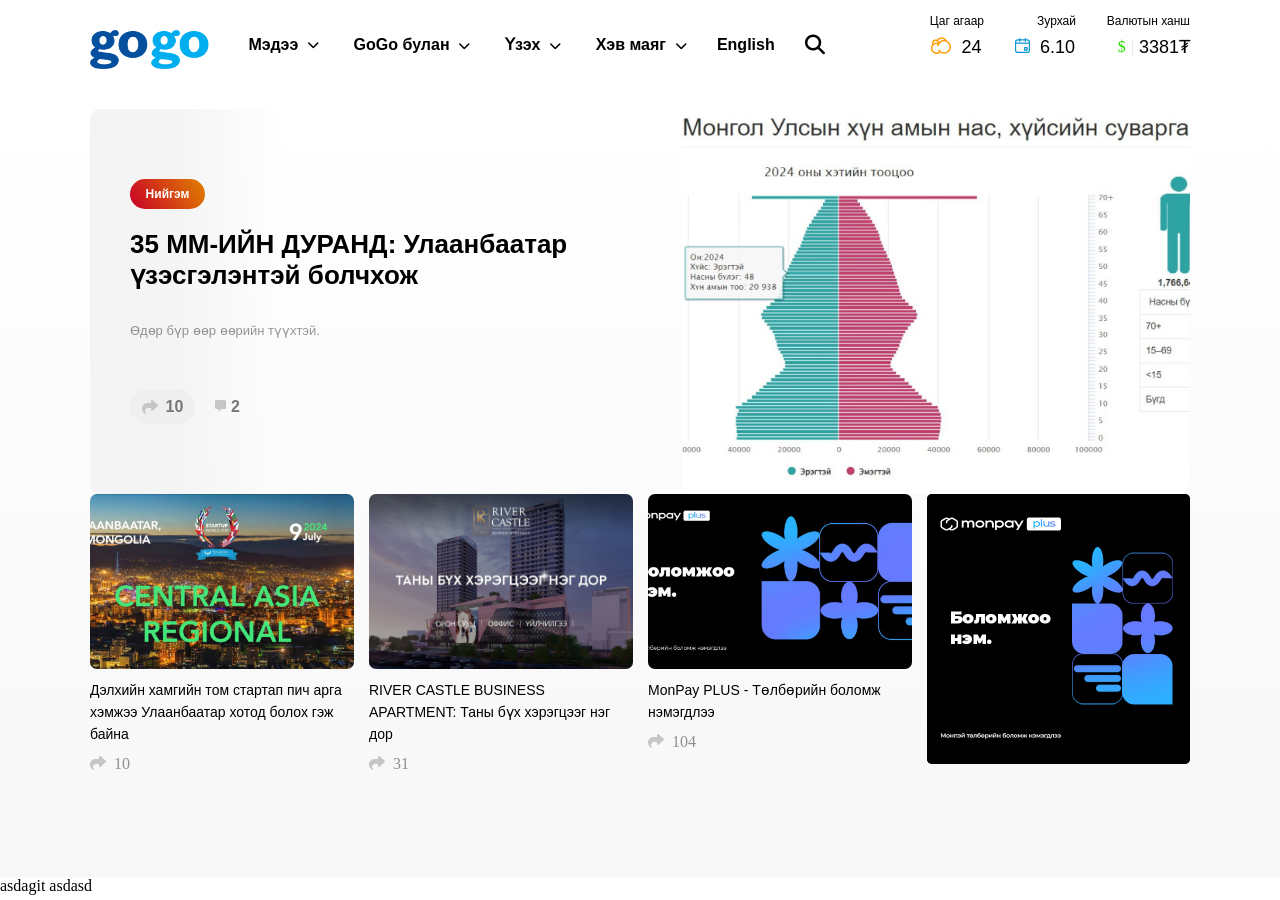
==== gogo.html @ 8b2952c7 "fixed" ====
<!DOCTYPE html>
<html lang="en">
  <head>
    <meta charset="UTF-8" />
    <meta name="viewport" content="width=device-width, initial-scale=1.0" />
    <title>Document</title>
    <link rel="stylesheet" href="gogo.css" />
    <link
      rel="stylesheet"
      href="https://cdnjs.cloudflare.com/ajax/libs/font-awesome/6.5.2/css/all.min.css"
    />
  </head>
  <body>
    <div class="container">
      <div class="header">
        <img
          id="head-logo"
          class="gogo-logo"
          src="gogo-logo.png"
          width="70"
          height="23"
          alt=""
        />
        <div class="main-menu">
          <div class="medee bar">
            &nbsp;Мэдээ &nbsp;<i class="fa-solid fa-chevron-down"></i>
          </div>
          <div class="triangle1"></div>
          <div class="layout1">
            <div class="test1">
              <li class="hovers">Улс төр</li>
              <li class="hovers">Эдийн засаг</li>
              <li class="hovers">Эрүүл мэнд</li>
              <li class="hovers">Соёл урлаг</li>
              <li class="hovers">Спорт</li>
              <li class="hovers">Нийгэм</li>
            </div>
            <div class="test">
              <li class="hovers">Бизнес</li>
              <li class="hovers">Боловсрол</li>
              <li class="hovers">Дэлхийд</li>
              <li class="hovers">Технологи</li>
              <li class="hovers">Монгол наадам</li>
              <li class="hovers">GOGO тойм</li>
            </div>
            <div class="test">
              <li class="hovers">SOS</li>
              <li class="hovers">Нягтлав</li>
              <li class="hovers">Нүүрсний хулгай</li>
              <li class="hovers">Мэддэг мэдээлдэг байя</li>
            </div>
          </div>
          <div class="bulan bar">
            <div class="mainmenu2">
              &nbsp;GoGo булан &nbsp;<i class="fa-solid fa-chevron-down"></i>
            </div>

            <div class="triangle2"></div>
            <div class="layout2">
              <div class="test1">
                <li class="hovers2">GoGo Cafe</li>
                <li class="hovers2">Гарааны бизнес</li>
                <li class="hovers2">Соёлын довтолгоо</li>
                <li class="hovers2">СEO</li>
                <li class="hovers2">Элчин сайд</li>
              </div>
              <div class="test">
                <li class="hovers2">GoGo асуулт</li>
                <li class="hovers2">МЕГА ТӨСӨЛ</li>
                <li class="hovers2">ГУТАЛ</li>
                <li class="hovers2">Хүний түүх</li>
              </div>
            </div>
          </div>
          <div class="uzeh bar">
            <div class="mainmenu3">
              &nbsp;Үзэх &nbsp;<i class="fa-solid fa-chevron-down"></i>
            </div>
            <div class="triangle3"></div>
            <div class="layout3">
              <div class="test1">
                <li class="hovers3">Фото</li>
                <li class="hovers3">Видео</li>
                <li class="hovers3">Зурган өгүүлэмж</li>
              </div>
            </div>
          </div>
          <div class="h-mayg bar">
            <div class="mainmenu4">
              &nbsp;Хэв маяг &nbsp;<i class="fa-solid fa-chevron-down"></i>
            </div>
            <div class="triangle4"></div>
            <div class="layout4">
              <div class="test1">
                <li class="hovers4">Подкаст</li>
                <div class="hovers4-4">Подкаст</div>
                <li class="hovers4">Хүмүүс</li>
                <li class="hovers4">Гэртээ тогооч</li>
                <li class="hovers4">Аялал</li>
              </div>
              <div class="test">
                <li class="hovers4">Зөвлөгөө</li>
                <li class="hovers4">Хоолзүйч</li>
                <li class="hovers4">Миний санал болгох кино</li>
                <li class="hovers4">Миний санал болгох ном</li>
              </div>
            </div>
          </div>
          <div class="english bar">English</div>
          <div class="search"><i class="fa-solid fa-magnifying-glass"></i></div>
        </div>
        <div class="rightside">
          <div class="head-weather rightside1">
            <a class="text" href="https://gogo.mn/weather/"
              ><div class="header-w">Цаг агаар</div>
              <div class="weather">
                <div class="weather-icon">
                  <img
                    src="./icon-cloud.svg"
                    height="17px"
                    width="20px"
                    alt=""
                  />
                </div>
                <div class="weather-temp">24</div>
              </div></a
            >
          </div>
          <div class="head-zurhai rightside1">
            <a class="text" href="https://gogo.mn/weather/"
              ><div class="header-z">Зурхай</div>
              <div class="zurhai">
                <div class="zurhai-icon">
                  <img src="./calendar.svg" height="15px" width="15px" alt="" />
                </div>
                <div class="zurhai-temp">6.10</div>
              </div></a
            >
          </div>
          <div class="head-hansh rightside2">
            <a class="text" href="https://gogo.mn/weather/"
              ><div class="header-h">Валютын ханш</div>
              <div class="hansh">
                <div class="hansh-icon">$</div>
                <div class="opacity">|</div>
                <div class="hansh-temp">3381₮</div>
              </div></a
            >
          </div>
        </div>
        <div class="menu">
          <img src="menu.svg" width="28px" height="22px" alt="" />
        </div>
      </div>
      <div class="lay-bot">
        <div class="layout5">
          <div class="lay5-leftside">
            <div class="lay5-button1">Нийгэм</div>
            <div class="lay5-text">
              35 ММ-ИЙН ДУРАНД: Улаанбаатар үзэсгэлэнтэй болчхож
            </div>

            <div class="lay5-mini-text">Өдөр бүр өөр өөрийн түүхтэй.</div>
            <div class="lay5-bottom">
              <div class="lay5-mini-button1">
                <i class="fa-solid fa-share"></i>
                <div class="lay5-mini-button-text">10</div>
              </div>
              <div class="lay5-mini-message-icon">
                <i class="fa-solid fa-message"></i>
                <div class="lay5-mini-message">2</div>
              </div>
            </div>
          </div>
          <div class="lay5-rightside">
            <img id="lay5-zurag" src="back.jpeg" alt="" />

            <div class="lay5-rightside-text">
              <div class="lay5-r-side-text">Дэлгэрэнгүй унших</div>
              <i class="fa-solid fa-arrow-right"></i>
            </div>
          </div>
        </div>
        <div class="layout6">
          <div class="lay6">
            <div class="lay6-image1">
              <img id="lay6-img" src="news1.jpeg" alt="" />
              <div class="lay6-rightside-text">
                <div class="lay6-r-side-text">Унших</div>
                <i class="fa-solid fa-arrow-right"></i>
              </div>
            </div>
            <div class="lay6-text">
              Дэлхийн хамгийн том стартап пич арга хэмжээ Улаанбаатар хотод
              болох гэж байна
            </div>
            <div class="lay6-share">
              <i class="fa-solid fa-share"></i>
              <div class="lay6-mini-button-text">10</div>
            </div>
          </div>
          <div class="lay6">
            <div class="lay6-image2">
              <img id="lay6-img" src="news2.jpeg" alt="" />
              <div class="lay6-rightside-text">
                <div class="lay6-r-side-text">Унших</div>
                <i class="fa-solid fa-arrow-right"></i>
              </div>
            </div>
            <div class="lay6-text">
              RIVER CASTLE BUSINESS APARTMENT: Таны бүх хэрэгцээг нэг дор
            </div>
            <div class="lay6-share">
              <i class="fa-solid fa-share"></i>
              <div class="lay6-mini-button-text">31</div>
            </div>
          </div>
          <div class="lay6">
            <div class="lay6-image3">
              <img id="lay6-img" src="news3.jpeg" alt="" />
              <div class="lay6-rightside-text">
                <div class="lay6-r-side-text">Унших</div>
                <i class="fa-solid fa-arrow-right"></i>
              </div>
            </div>
            <div class="lay6-text">
              MonPay PLUS - Төлбөрийн боломж нэмэгдлээ
            </div>
            <div class="lay6-share">
              <i class="fa-solid fa-share"></i>
              <div class="lay6-mini-button-text">104</div>
            </div>
          </div>
          <div class="lay6-animate">
            <img id="khaan-bank" src="banner1.png" alt="" />
            <img id="monpay" src="banner-monpay.jpeg" alt="" />
          </div>
        </div>
      </div>
    </div>
  </body>
  asdagit
</html>
asdasd
<!-- li{marker}-->
---- gogo.css ----
body {
  margin: 0px;
}
.container {
  display: flex;
  width: 100vw;
  flex-direction: column;
  align-items: center;
}
.header {
  text-shadow: 1px 1px hsla(0, 0%, 100%, 0.004);
  display: flex;
  width: 100vw;
  align-items: center;
  height: 53px;
}
.head-logo {
  margin-top: 3px;
  padding: 10px;
  width: 70px;
}
.head-weather {
  margin-top: 5px;
  margin-right: 5px;
  padding-top: 3px;
  padding-right: 5px;
  padding-bottom: 3px;
  padding-left: 5px;
  display: flex;
  flex-direction: column;
  border: 1px solid rgba(0, 0, 0, 0.06);
  border-radius: 5px;
  justify-content: center;
}
.weather {
  display: flex;
  margin-left: 0px;
  align-items: center;
  justify-content: center;
  color: black;
}
.header-w {
  font-size: 11px;
  line-height: 16px;
  font: normal Helvetica Neue, sans-serif, Arial;
  font: normal helvetica Neue, sans-serif, Arial;
  text-align: right;
  font-weight: 400;
  margin: 0px;
  width: 46px;
  color: black;
}
.weather-icon {
  margin-right: 10px;
}
.weather-temp {
  font-size: 14px;
  line-height: 22px;
  margin-left: 0px;
}
.head-zurhai {
  margin-top: 5px;
  margin-right: 5px;
  padding-top: 3px;
  padding-right: 5px;
  padding-bottom: 3px;
  padding-left: 5px;
  display: flex;
  flex-direction: column;
  border: 1px solid rgba(0, 0, 0, 0.06);
  border-radius: 5px;
  justify-content: center;
}
.zurhai {
  display: flex;
  margin-left: 0px;
  align-items: center;
  justify-content: center;
  color: black;
}
.header-z {
  font-size: 11px;
  line-height: 16px;
  font: normal Helvetica Neue, sans-serif, Arial;
  text-align: right;
  font-weight: 400;
  margin: 0px;
  width: 46px;
  color: black;
  width: 50px;
}
.zurhai-icon {
  margin-right: 10px;
}
.zurhai-temp {
  font-size: 14px;
  line-height: 22px;
  margin-left: 0px;
  display: flex;
  align-items: center;
}
.head-hansh {
  margin-top: 5px;
  padding-top: 3px;
  padding-right: 5px;
  padding-bottom: 3px;
  padding-left: 5px;
  display: flex;
  flex-direction: column;
  border: 1px solid rgba(0, 0, 0, 0.06);
  border-radius: 5px;
  justify-content: center;
}
.hansh {
  display: flex;
  margin-left: 0px;
  align-items: center;
  justify-content: left;
  color: black;
}
.header-h {
  font-size: 11px;
  line-height: 16px;
  font: normal Helvetica Neue, sans-serif, Arial;
  text-align: right;
  font-weight: 400;
  margin: 0px;
  width: 72px;
  color: black;
}
.hansh-icon {
  margin-right: 5px;
  color: #2adb00;
}
.hansh-temp {
  font-size: 14px;
  line-height: 22px;
  margin-left: 0px;
  display: flex;
  align-items: center;
}
.opacity {
  opacity: 0.1;
  margin-right: 5px;
}
.menu {
  padding: 15px 20px;
  border-left: 1px solid rgba(0, 0, 0, 0.05);
  margin-left: auto;
}
@media only screen and (min-width: 900px) {
  body {
    margin: 0px;
  }
  .container {
    display: flex;
    width: 100vw;
    flex-direction: column;
    align-items: center;
  }
  .header {
    width: 1100px;
    display: flex;
    margin-top: 30px;
    margin-bottom: 20px;
    align-items: center;
    padding-left: 40px;
    padding-right: 40px;
    height: 39px;
  }
  .rightside {
    margin-right: 0px;
    display: flex;
    margin-left: auto;
    margin-top: -15px;
    align-items: end;
  }

  .rightside1 {
    padding: 0px;
    display: flex;
    border-radius: 0px;
    margin-right: 30px;
    margin-top: -15px;
    width: auto;
    height: auto;
    border: none;
  }
  .text {
    text-decoration: none;
  }
  .rightside2 {
    padding: 0px;
    display: flex;
    margin-top: -15px;
    border: none;
  }
  .weather {
    display: flex;
    margin-top: 5px;
  }
  .zurhai {
    display: flex;
    margin-top: 5px;
  }
  .hansh {
    display: flex;
    margin-top: 5px;
  }
  .weather-temp {
    font-weight: 500;
    font-family: Helvetica Neue, sans-serif;
    font-size: 18px;
  }
  .zurhai-temp {
    font-weight: 500;
    font-family: Helvetica Neue, sans-serif;
    font-size: 18px;
  }
  .hansh-temp {
    font-weight: 500;
    font-family: Helvetica Neue, sans-serif;
    font-size: 18px;
  }
  .header-w {
    line-height: 20px;
    font-size: 12px;
    font-family: Helvetica Neue, sans-serif;
    width: 55.05px;
  }
  .header-z {
    line-height: 20px;
    font-size: 12px;
    width: 62px;
    font-family: Helvetica Neue, sans-serif;
    display: flex;
    justify-content: end;
  }
  .header-h {
    line-height: 20px;
    font-size: 12px;
    font-family: Helvetica Neue, sans-serif;
    width: 84px;
  }
  .hansh {
    display: flex;
    justify-content: end;
  }
  .menu {
    display: none;
  }
  #head-logo {
    width: 119px;
    height: 39px;
  }
  .main-menu {
    display: flex;
    align-items: center;
    margin-left: 5px;
    margin-top: -10px;
    padding-left: 15px;
    padding-right: 15px;
  }

  .fa-solid {
    display: flex;
    line-height: 20px;
    font-size: 12px;
  }
  .bar {
    display: flex;
    align-items: center;
    padding-left: 15px;
    padding-right: 15px;
    text-transform: none;
    font-family: Helvetica Neue, sans-serif;
    font-weight: 700;
    color: #000;
    font-size: 16px;
    cursor: pointer;
  }
  .search {
    display: flex;
    align-items: center;
    margin-left: 15px;
    cursor: pointer;
  }
  .fa-magnifying-glass {
    font-size: 20px;
    line-height: 30px;
  }
  .triangle1 {
    display: none;
    top: 73px;
    margin-left: 30px;
    position: absolute;
    width: 13px;
    height: 13px;
    transform: rotate(45deg);
    background-color: white;
    z-index: 1020;
    border-left: 1px solid rgba(0, 0, 0, 0.1);
    border-top: 1px solid rgba(0, 0, 0, 0.1);
  }

  .layout1 {
    display: none;
    position: absolute;
    z-index: 20;
    top: 80px;
    padding-top: 15px;
    padding-bottom: 15px;
    padding-right: 40px;
    padding-left: 20px;
    border: 1px solid rgba(0, 0, 0, 0.1);
    box-shadow: 0 5px 22px rgba(0, 0, 0, 0.15);
    width: 400px;
    height: 274px;
  }
  .medee:hover ~ .layout1 {
    opacity: 1;
    display: flex;
  }
  .medee:hover ~ .triangle1 {
    display: flex;
    opacity: 1;
  }
  .triangle2 {
    display: none;
    top: 73px;
    margin-left: 30px;
    position: absolute;
    width: 13px;
    height: 13px;
    transform: rotate(45deg);
    background-color: white;
    z-index: 1020;
    border-left: 1px solid rgba(0, 0, 0, 0.1);
    border-top: 1px solid rgba(0, 0, 0, 0.1);
  }

  .layout2 {
    display: none;
    position: absolute;
    z-index: 1;
    top: 80px;
    padding-top: 15px;
    padding-bottom: 15px;
    padding-right: 40px;
    padding-left: 25px;
    border: 1px solid rgba(0, 0, 0, 0.1);
    box-shadow: 0 5px 22px rgba(0, 0, 0, 0.15);
    width: 305px;
    height: 254px;
  }
  .mainmenu2:hover ~ .layout2 {
    display: flex;
  }
  .mainmenu2:hover ~ .triangle2 {
    display: flex;
  }
  .triangle3 {
    display: none;
    top: 73px;
    margin-left: 30px;
    position: absolute;
    width: 13px;
    height: 13px;
    transform: rotate(45deg);
    background-color: white;
    z-index: 1020;
    border-left: 1px solid rgba(0, 0, 0, 0.1);
    border-top: 1px solid rgba(0, 0, 0, 0.1);
  }
  .layout3 {
    display: none;
    position: absolute;
    z-index: 1;
    top: 80px;
    padding-top: 15px;
    padding-bottom: 15px;
    padding-right: 40px;
    padding-left: 25px;
    border: 1px solid rgba(0, 0, 0, 0.1);
    box-shadow: 0 5px 22px rgba(0, 0, 0, 0.15);
    width: 133px;
    height: 148px;
  }
  .mainmenu3:hover ~ .layout3 {
    display: flex;
  }
  .mainmenu3:hover ~ .triangle3 {
    display: flex;
  }
  .triangle4 {
    display: none;
    top: 73px;
    margin-left: 30px;
    position: absolute;
    width: 13px;
    height: 13px;
    transform: rotate(45deg);
    background-color: white;
    z-index: 1020;
    border-left: 1px solid rgba(0, 0, 0, 0.1);
    border-top: 1px solid rgba(0, 0, 0, 0.1);
  }
  .layout4 {
    display: none;
    position: absolute;
    z-index: 1;
    top: 80px;
    padding-top: 15px;
    padding-bottom: 15px;
    padding-right: 40px;
    padding-left: 25px;
    border: 1px solid rgba(0, 0, 0, 0.1);
    box-shadow: 0 5px 22px rgba(0, 0, 0, 0.15);
    width: 300px;
    height: 212px;
  }
  .mainmenu4:hover ~ .layout4 {
    display: flex;
  }
  .mainmenu4:hover ~ .triangle4 {
    display: flex;
  }
  .test {
    display: flex;
    flex-direction: column;
    font-family: Helvetica Neue, sans-serif, Arial;
    font-weight: 700;

    font-size: 16px;
    padding-left: 25px;
    color: #297cf0;
  }
  .test1 {
    display: flex;
    flex-direction: column;
    font-family: Helvetica Neue, sans-serif, Arial;
    font-weight: 700;

    font-size: 16px;
    color: #297cf0;
  }
  .hovers {
    width: 120px;
    word-wrap: normal;
    padding-top: 15px;
    padding-bottom: 10px;
    font-weight: 550;
  }
  .hovers2 {
    width: 135px;
    word-wrap: normal;
    padding-top: 15px;
    padding-bottom: 10px;
    font-weight: 550;
  }
  .hovers3 {
    width: 133px;
    word-wrap: normal;
    padding-top: 15px;
    padding-bottom: 10px;
    font-weight: 550;
  }
  .hovers4 {
    width: 133px;
    word-wrap: normal;
    padding-top: 15px;
    padding-bottom: 10px;
    font-weight: 550;
    cursor: pointer;
  }
  .hovers4-4 {
    background-color: white;
    color: #000;
    display: flex;
    position: absolute;
    margin-left: 20px;
    width: 133px;
    word-wrap: normal;
    padding-top: 15px;
    padding-bottom: 10px;
    font-weight: 550;
    cursor: pointer;
    opacity: 1;
    transition: 0.5s;
    transition-timing-function: ease;
  }
  .hovers4-4:hover {
    opacity: 0;
  }
  .hovers4:hover ~ .hovers4-4 {
    opacity: 0;
  }
  .lay-bot {
    margin-top: 20px;
    width: 100vw;
    height: 768px;
    background: linear-gradient(180deg, #fff, #f7f7f7);
    display: flex;
    flex-direction: column;
    align-items: center;
  }
  .layout5 {
    border-radius: 10px;
    width: 1100px;
    margin-left: 40px;
    padding-right: 40px;
    height: 385px;
    display: flex;
    position: relative;
    background: linear-gradient(
      90deg,
      #f4f4f4 7%,
      hsla(0, 0%, 100%, 0.220348) 17%
    );
    justify-content: space-between;
  }
  .lay5-leftside {
    padding-left: 40px;
    width: 500px;

    border-radius: 10px;

    display: flex;
    position: relative;

    justify-content: center;
    flex-direction: column;
  }
  .lay5-button1 {
    display: flex;
    align-items: center;
    width: 75px;
    height: 30px;
    border-radius: 100px;
    background: #c40097;
    background: linear-gradient(129deg, #c40097, #d6710b);
    background-image: linear-gradient(-120deg, #e08100, #c90027);
    font-family: Helvetica Neue, sans-serif, Arial;
    font-size: 12px;
    justify-content: center;
    color: #fff;
    font-weight: 700;
    transition: 0.3s;
    cursor: pointer;
  }
  .lay5-button1:hover {
    width: 85px;
  }
  .lay5-text {
    display: flex;
    padding-right: 30px;
    margin-top: 10px;
    padding-top: 10px;
    margin-bottom: 20px;
    font-size: 26px;
    font-family: Helvetica Neue, sans-serif;
    font-weight: 600;
    opacity: 1;
    transition: 0.2s;
    cursor: pointer;
  }
  .lay5-text:hover {
    opacity: 0.7;
  }
  .lay5-mini-text {
    height: 48px;
    margin-top: 10px;
    margin-bottom: 20px;
    line-height: 20px;
    font-size: 13px;
    font-weight: 500;
    opacity: 0.4;
    font-family: Helvetica Neue, sans-serif;
  }
  .lay5-mini-text {
    display: flex;
  }
  .lay5-bottom {
    display: flex;
  }
  .lay5-mini-button1 {
    width: 65px;
    height: 35px;
    display: flex;
    align-items: center;
    justify-content: center;
    background-color: #f0efef;
    border-radius: 100px;
    color: #767676;
    font-size: 16px;
    font-family: Helvetica Neue, sans-serif;
    font-weight: 600;
    margin-right: 20px;
    transition: 0.3s;
    cursor: pointer;
  }
  .fa-share {
    display: flex;
    margin-right: 8px;
    color: #c6c6c6;
    transition: all 0.3s ease-in-out;
    font-size: 16px;
  }

  .lay5-mini-button1:hover {
    width: 85px;
    background-color: white;
  }
  .lay5-mini-button1:hover .fa-share {
    font-size: 18px;
    transform: rotate(30deg);
  }
  .lay5-mini-message-icon {
    display: flex;
    align-items: center;
    justify-content: center;
  }
  .fa-message {
    font-size: 11px;
    color: #c6c6c6;
    margin-right: 5px;
    display: flex;
  }
  .lay5-mini-message {
    font-size: 16px;
    font-family: Helvetica Neue, sans-serif;
    font-weight: 600;
    color: #767676;
  }
  .lay5-rightside {
    height: 385px;
    width: 508px;
    display: flex;
    position: relative;
    border-radius: 10px;
    overflow: hidden;
    cursor: pointer;
  }
  #lay5-zurag {
    width: 100%;
    height: 100%;
    object-fit: cover;

    transition: all 0.3s ease-in-out;
  }
  .lay5-rightside-text {
    font-family: -apple-system, BlinkMacSystemFont, Segoe UI, Roboto,
      Helvetica Neue, Arial, Noto Sans, sans-serif, Apple Color Emoji,
      Segoe UI Emoji, Segoe UI Symbol, Noto Color Emoji;
    font-size: 16px;
    font-weight: 500;
    line-height: 1.5;
    position: absolute;
    inset: 0;
    display: flex;
    justify-content: center;
    align-items: center;
    background-color: rgba(34, 34, 34, 0.5);
    font-size: 16px;
    color: white;
    opacity: 0;
    transition: all 0.3s ease-in-out;
    gap: 7px;
  }
  .lay5-rightside:hover img {
    transform: scale(1.1);
  }
  .lay5-rightside:hover .lay5-rightside-text {
    opacity: 1;
  }
  .layout6 {
    width: 1100px;
    display: flex;
    justify-content: space-between;
  }
  .lay6-image1 {
    display: flex;
    position: relative;
    overflow: hidden;
    width: 264px;
    height: 175px;
    border-radius: 7px;
  }
  .lay6-image2 {
    display: flex;
    position: relative;
    overflow: hidden;
    width: 264px;
    height: 175px;
    border-radius: 7px;
  }
  .lay6-image3 {
    display: flex;
    position: relative;
    overflow: hidden;
    width: 264px;
    height: 175px;
    border-radius: 7px;
  }
  #lay6-img {
    width: 100%;
    height: 100%;
    object-fit: cover;
    transition: all 0.3s ease-in-out;
  }
  .lay6-rightside-text {
    font-family: -apple-system, BlinkMacSystemFont, Segoe UI, Roboto,
      Helvetica Neue, Arial, Noto Sans, sans-serif, Apple Color Emoji,
      Segoe UI Emoji, Segoe UI Symbol, Noto Color Emoji;
    font-size: 16px;
    font-weight: 500;
    line-height: 1.5;
    position: absolute;
    inset: 0;
    display: flex;
    justify-content: center;
    align-items: center;
    background-color: rgba(34, 34, 34, 0.5);
    font-size: 16px;
    color: white;
    opacity: 0;
    transition: all 0.3s ease-in-out;
    gap: 7px;
    cursor: pointer;
  }
  .lay6:hover #lay6-img {
    transform: scale(1.1);
  }
  .lay6-image1:hover .lay6-rightside-text {
    opacity: 1;
  }

  .lay6-image2:hover .lay6-rightside-text {
    opacity: 1;
  }

  .lay6-image3:hover .lay6-rightside-text {
    opacity: 1;
  }
  .lay6 {
    cursor: pointer;
    display: flex;
    width: 263px;
    height: auto;
    flex-direction: column;
  }
  .lay6-text {
    margin-top: 10px;
    font-size: 14px;
    font-family: Helvetica Neue, sans-serif;
    font-weight: 500;
    line-height: 22px;
    opacity: 1;
  }
  .lay6-share {
    display: flex;
    margin-top: 10px;
    color: #8e8e8e;
    font-size: 16px;
    font-weight: 400;
  }
  .lay6-text:hover {
    opacity: 0.7;
  }
  .lay6-animate {
    width: 263px;
    height: 270px;
    display: flex;
    position: relative;
  }
  #khaan-bank {
    display: flex;
    position: absolute;
    width: 100%;
    height: 100%;
    object-fit: cover;
    border-radius: 5px;
    animation-name: banner;
    animation-duration: 2s;
    animation-iteration-count: infinite;
  }
  #monpay {
    display: flex;
    position: absolute;
    width: 100%;
    height: 100%;
    object-fit: cover;
    border-radius: 5px;
    animation-name: banner1;
    animation-duration: 2s;
    animation-iteration-count: infinite;
  }
  @keyframes banner {
    from {
      display: flex;
    }
    to {
      display: none;
    }
  }
  @keyframes banner1 {
    from {
      display: none;
    }
    to {
      display: flex;
    }
  }
}
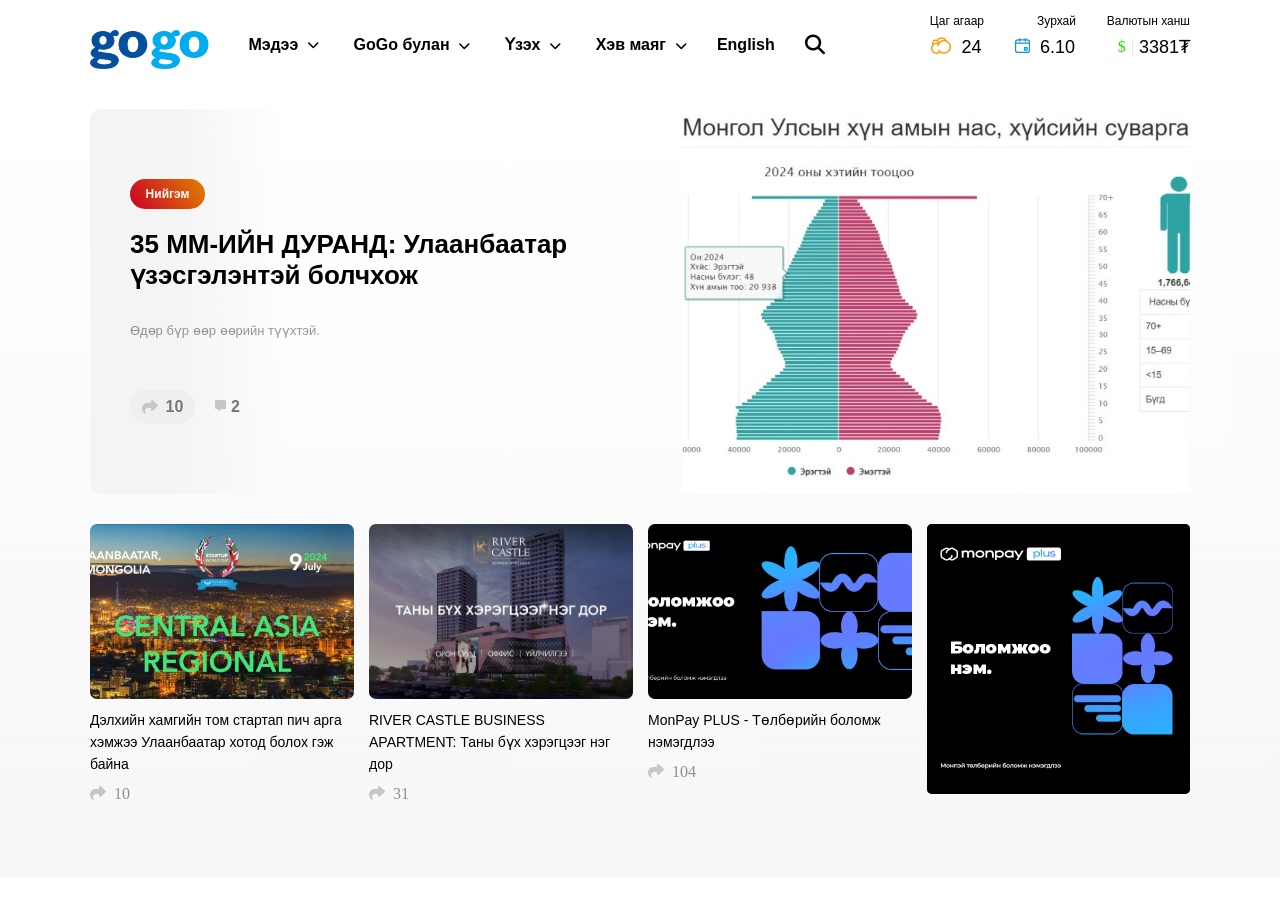
==== commit 4702294f: "menu-dutuu" ====
--- a/gogo.html
+++ b/gogo.html
@@ -239,7 +239,5 @@
       </div>
     </div>
   </body>
-  asdagit
 </html>
-asdasd
 <!-- li{marker}-->
--- a/gogo.css
+++ b/gogo.css
@@ -677,6 +677,7 @@
     width: 1100px;
     display: flex;
     justify-content: space-between;
+    margin-top: 30px;
   }
   .lay6-image1 {
     display: flex;
@@ -781,7 +782,7 @@
     object-fit: cover;
     border-radius: 5px;
     animation-name: banner;
-    animation-duration: 2s;
+    animation-duration: 8s;
     animation-iteration-count: infinite;
   }
   #monpay {
@@ -792,23 +793,30 @@
     object-fit: cover;
     border-radius: 5px;
     animation-name: banner1;
-    animation-duration: 2s;
+    animation-duration: 8s;
     animation-iteration-count: infinite;
   }
   @keyframes banner {
-    from {
-      display: flex;
+    0% {
+      opacity: 0;
     }
-    to {
-      display: none;
+    50% {
+      opacity: 1;
     }
-  }
+    100% {
+      opacity: 0;
+    }
+  }
+
   @keyframes banner1 {
-    from {
-      display: none;
+    0% {
+      opacity: 1;
     }
-    to {
-      display: flex;
+    50% {
+      opacity: 0;
     }
-  }
-}
+    100% {
+      opacity: 1;
+    }
+  }
+}
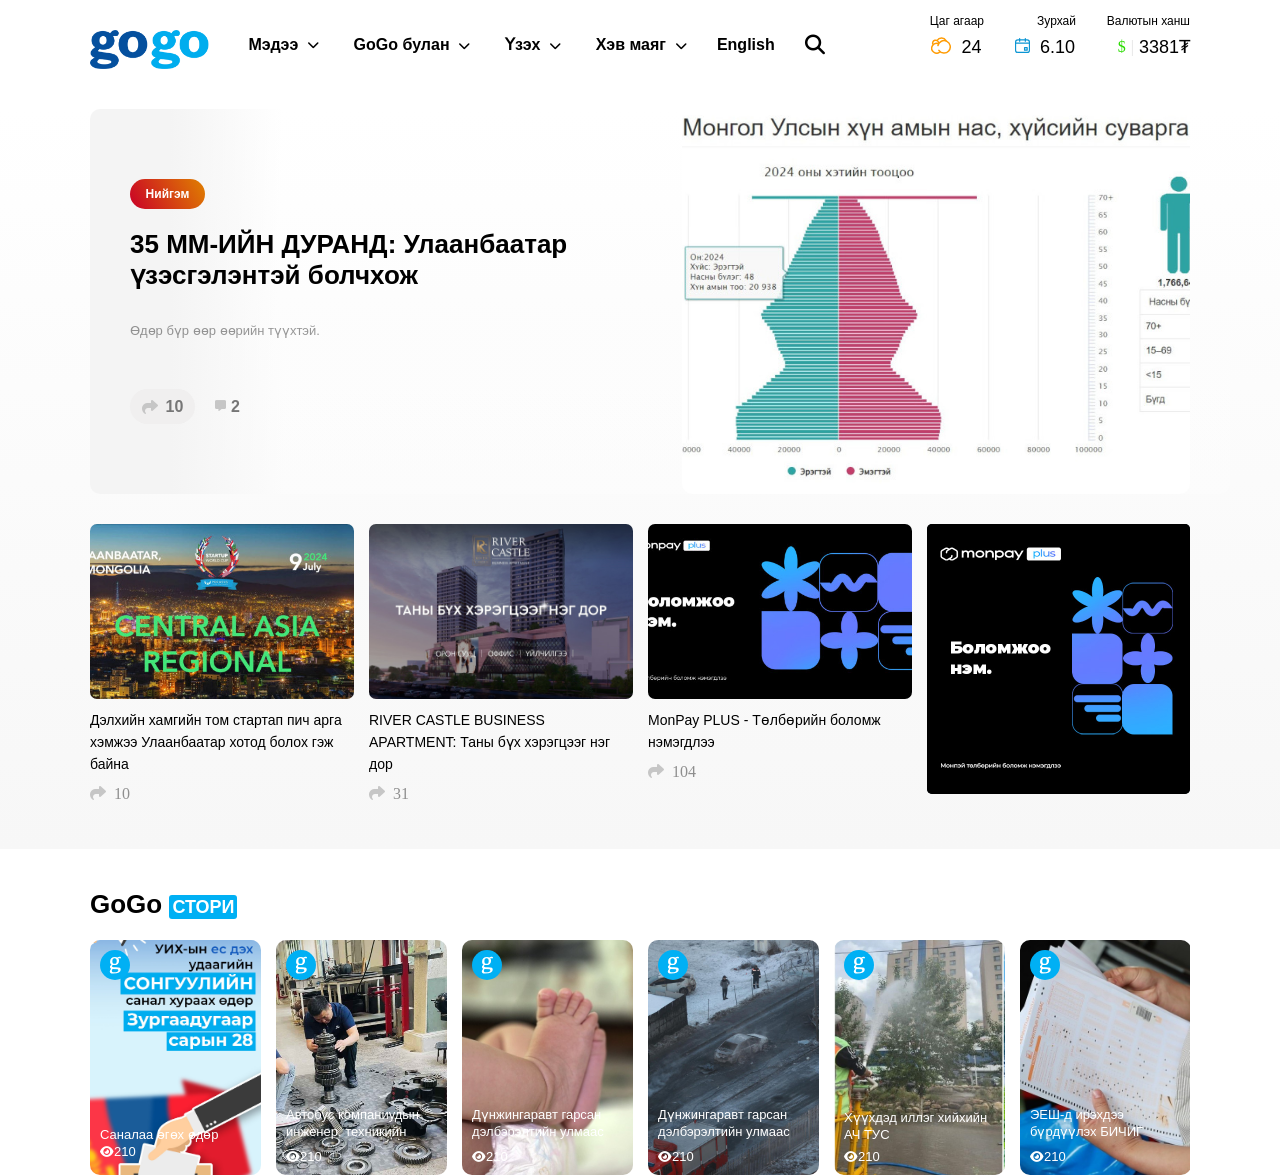
==== commit e4787092: "done" ====
--- a/gogo.html
+++ b/gogo.html
@@ -23,52 +23,69 @@
         />
         <div class="main-menu">
           <div class="medee bar">
+            <div class="mainmenu1">
+              <div class="lay1"></div>
+              <div class="triangle1"></div>
+              <div class="layout1">
+                <div class="test1">
+                  <li class="hovers"><span>Улс төр</span></li>
+                  <li class="hovers"><span>Эдийн засаг</span></li>
+                  <li class="hovers"><span>Эрүүл мэнд</span></li>
+                  <li class="hovers"><span>Соёл урлаг</span></li>
+                  <li class="hovers"><span>Спорт</span></li>
+                  <li class="hovers"><span>Нийгэм</span></li>
+                </div>
+                <div class="test">
+                  <li class="hovers"><span>Бизнес</span></li>
+                  <li class="hovers"><span>Боловсрол</span></li>
+                  <li class="hovers"><span>Дэлхийд</span></li>
+                  <li class="hovers"><span>Технологи</span></li>
+                  <li class="hovers">
+                    <span>Монгол </span> <span>наадам</span>
+                  </li>
+                  <li class="hovers"><span>GOGO тойм</span></li>
+                </div>
+                <div class="test">
+                  <li class="hovers"><span>SOS</span></li>
+                  <li class="hovers"><span>Нягтлав</span></li>
+                  <li class="hovers">
+                    <span>Нүүрсний </span><span>хулгай</span>
+                  </li>
+                  <li class="hovers">
+                    <span>Мэддэг </span><span>мэдээлдэг</span>
+                    <span> байя</span>
+                  </li>
+                </div>
+              </div>
+            </div>
             &nbsp;Мэдээ &nbsp;<i class="fa-solid fa-chevron-down"></i>
           </div>
-          <div class="triangle1"></div>
-          <div class="layout1">
-            <div class="test1">
-              <li class="hovers">Улс төр</li>
-              <li class="hovers">Эдийн засаг</li>
-              <li class="hovers">Эрүүл мэнд</li>
-              <li class="hovers">Соёл урлаг</li>
-              <li class="hovers">Спорт</li>
-              <li class="hovers">Нийгэм</li>
-            </div>
-            <div class="test">
-              <li class="hovers">Бизнес</li>
-              <li class="hovers">Боловсрол</li>
-              <li class="hovers">Дэлхийд</li>
-              <li class="hovers">Технологи</li>
-              <li class="hovers">Монгол наадам</li>
-              <li class="hovers">GOGO тойм</li>
-            </div>
-            <div class="test">
-              <li class="hovers">SOS</li>
-              <li class="hovers">Нягтлав</li>
-              <li class="hovers">Нүүрсний хулгай</li>
-              <li class="hovers">Мэддэг мэдээлдэг байя</li>
-            </div>
-          </div>
+
           <div class="bulan bar">
             <div class="mainmenu2">
               &nbsp;GoGo булан &nbsp;<i class="fa-solid fa-chevron-down"></i>
             </div>
-
+            <div class="lay2"></div>
             <div class="triangle2"></div>
             <div class="layout2">
               <div class="test1">
-                <li class="hovers2">GoGo Cafe</li>
-                <li class="hovers2">Гарааны бизнес</li>
-                <li class="hovers2">Соёлын довтолгоо</li>
-                <li class="hovers2">СEO</li>
-                <li class="hovers2">Элчин сайд</li>
+                <li class="hovers2"><span>GoGo Cafe</span></li>
+                <li class="hovers2">
+                  <span>Гарааны </span><span>бизнес</span>
+                </li>
+                <li class="hovers2">
+                  <span>Соёлын </span><span>довтолгоо</span>
+                </li>
+                <li class="hovers2"><span>СEO</span></li>
+                <li class="hovers2"><span>Элчин сайд</span></li>
               </div>
               <div class="test">
-                <li class="hovers2">GoGo асуулт</li>
-                <li class="hovers2">МЕГА ТӨСӨЛ</li>
-                <li class="hovers2">ГУТАЛ</li>
-                <li class="hovers2">Хүний түүх</li>
+                <li class="hovers2"><span>GoGo асуулт</span></li>
+                <li class="hovers2">
+                  <span>МЕГА ТӨСӨЛ</span>
+                </li>
+                <li class="hovers2"><span>ГУТАЛ</span></li>
+                <li class="hovers2"><span>Хүний түүх</span></li>
               </div>
             </div>
           </div>
@@ -76,12 +93,15 @@
             <div class="mainmenu3">
               &nbsp;Үзэх &nbsp;<i class="fa-solid fa-chevron-down"></i>
             </div>
+            <div class="lay3"></div>
             <div class="triangle3"></div>
             <div class="layout3">
               <div class="test1">
-                <li class="hovers3">Фото</li>
-                <li class="hovers3">Видео</li>
-                <li class="hovers3">Зурган өгүүлэмж</li>
+                <li class="hovers3"><span>Фото</span></li>
+                <li class="hovers3"><span>Видео</span></li>
+                <li class="hovers3">
+                  <span>Зурган </span><span>өгүүлэмж</span>
+                </li>
               </div>
             </div>
           </div>
@@ -89,20 +109,24 @@
             <div class="mainmenu4">
               &nbsp;Хэв маяг &nbsp;<i class="fa-solid fa-chevron-down"></i>
             </div>
+            <div class="lay4"></div>
             <div class="triangle4"></div>
             <div class="layout4">
               <div class="test1">
-                <li class="hovers4">Подкаст</li>
-                <div class="hovers4-4">Подкаст</div>
-                <li class="hovers4">Хүмүүс</li>
-                <li class="hovers4">Гэртээ тогооч</li>
-                <li class="hovers4">Аялал</li>
+                <li class="hovers4"><span>Подкаст</span></li>
+                <li class="hovers4"><span>Хүмүүс</span></li>
+                <li class="hovers4"><span>Гэртээ тогооч</span></li>
+                <li class="hovers4"><span>Аялал</span></li>
               </div>
               <div class="test">
-                <li class="hovers4">Зөвлөгөө</li>
-                <li class="hovers4">Хоолзүйч</li>
-                <li class="hovers4">Миний санал болгох кино</li>
-                <li class="hovers4">Миний санал болгох ном</li>
+                <li class="hovers4"><span>Зөвлөгөө</span></li>
+                <li class="hovers4"><span>Хоолзүйч</span></li>
+                <li class="hovers4">
+                  <span>Миний санал </span><span>болгох кино</span>
+                </li>
+                <li class="hovers4">
+                  <span>Миний санал </span><span>болгох ном</span>
+                </li>
               </div>
             </div>
           </div>
@@ -237,7 +261,97 @@
           </div>
         </div>
       </div>
+      <div class="layout7">
+        <div class="gogo-story-logo">
+          GoGo <span class="story-h">СТОРИ</span>
+        </div>
+        <div class="gogo-story">
+          <div class="story">
+            <img class="story-img" src="story1.jpeg" alt="" />
+            <div class="story-text1">
+              <img id="g-logo" src="g-logo.svg" alt="" />
+              <div class="story-text">
+                Саналаа өгөх өдөр
+                <div class="eye"><i class="fa-solid fa-eye"></i>210</div>
+              </div>
+            </div>
+          </div>
+          <div class="story">
+            <img class="story-img" src="story2.jpeg" alt="" />
+            <div class="story-text1">
+              <img id="g-logo" src="g-logo.svg" alt="" />
+              <div class="story-bot">
+                <div class="story-text">
+                  Автобус компаниудын инженер, техникийн ажилтнуудыг “Yotung”
+                  үйлдвэрт сургалтад хамруулжээ
+                </div>
+                <div class="eye"><i class="fa-solid fa-eye"></i>210</div>
+              </div>
+            </div>
+          </div>
+          <div class="story">
+            <img class="story-img" src="story3.jpeg" alt="" />
+            <div class="story-text1">
+              <img id="g-logo" src="g-logo.svg" alt="" />
+              <div class="story-bot">
+                <div class="story-text">
+                  Дүнжингаравт гарсан дэлбэрэлтийн улмаас ₮5.4 тэрбумын хохирол
+                  учирсан гэж тогтоожээ
+                </div>
+                <div class="eye"><i class="fa-solid fa-eye"></i>210</div>
+              </div>
+            </div>
+          </div>
+          <div class="story">
+            <img class="story-img" src="story4.jpeg" alt="" />
+            <div class="story-text1">
+              <img id="g-logo" src="g-logo.svg" alt="" />
+              <div class="story-bot">
+                <div class="story-text">
+                  Дүнжингаравт гарсан дэлбэрэлтийн улмаас ₮5.4 тэрбумын хохирол
+                  учирсан гэж тогтоожээ
+                </div>
+                <div class="eye"><i class="fa-solid fa-eye"></i>210</div>
+              </div>
+            </div>
+          </div>
+          <div class="story">
+            <img class="story-img" src="story5.jpeg" alt="" />
+            <div class="story-text1">
+              <img id="g-logo" src="g-logo.svg" alt="" />
+              <div class="story-bot">
+                <div class="story-text">Хүүхдэд иллэг хийхийн АЧ ТУС</div>
+                <div class="eye"><i class="fa-solid fa-eye"></i>210</div>
+              </div>
+            </div>
+          </div>
+          <div class="story">
+            <img class="story-img" src="story6.jpeg" alt="" />
+            <div class="story-text1">
+              <img id="g-logo" src="g-logo.svg" alt="" />
+              <div class="story-bot">
+                <div class="story-text">
+                  ЭЕШ-д ирэхдээ бүрдүүлэх БИЧИГ БАРИМТ
+                </div>
+                <div class="eye"><i class="fa-solid fa-eye"></i>210</div>
+              </div>
+            </div>
+          </div>
+          <div class="story">
+            <img class="story-img" src="story7.jpeg" alt="" />
+            <div class="story-text1">
+              <img id="g-logo" src="g-logo.svg" alt="" />
+              <div class="story-bot">
+                <div class="story-text">
+                  Дархан цаазат Булган ууланд 15 янгирыг сэргээн нутагшуулжээ
+                </div>
+                <div class="eye"><i class="fa-solid fa-eye"></i>210</div>
+              </div>
+            </div>
+          </div>
+        </div>
+      </div>
     </div>
   </body>
 </html>
-<!-- li{marker}-->
+<!-- li{marker} overflow-x: scroll;-->
--- a/gogo.css
+++ b/gogo.css
@@ -302,7 +302,13 @@
     border-left: 1px solid rgba(0, 0, 0, 0.1);
     border-top: 1px solid rgba(0, 0, 0, 0.1);
   }
-
+  .lay1 {
+    display: flex;
+    position: absolute;
+    width: 62px;
+    height: 60px;
+    top: 30px;
+  }
   .layout1 {
     display: none;
     position: absolute;
@@ -316,12 +322,14 @@
     box-shadow: 0 5px 22px rgba(0, 0, 0, 0.15);
     width: 400px;
     height: 274px;
-  }
-  .medee:hover ~ .layout1 {
+    background-color: white;
+    cursor: default;
+  }
+  .medee:hover .layout1 {
     opacity: 1;
     display: flex;
   }
-  .medee:hover ~ .triangle1 {
+  .medee:hover .triangle1 {
     display: flex;
     opacity: 1;
   }
@@ -338,11 +346,24 @@
     border-left: 1px solid rgba(0, 0, 0, 0.1);
     border-top: 1px solid rgba(0, 0, 0, 0.1);
   }
-
+  .lay2 {
+    display: flex;
+    position: absolute;
+
+    top: 30px;
+    width: 120px;
+    height: 60px;
+  }
+  .bulan:hover .layout2 {
+    display: flex;
+  }
+  .bulan:hover .triangle2 {
+    display: flex;
+  }
   .layout2 {
     display: none;
     position: absolute;
-    z-index: 1;
+    z-index: 10;
     top: 80px;
     padding-top: 15px;
     padding-bottom: 15px;
@@ -352,13 +373,10 @@
     box-shadow: 0 5px 22px rgba(0, 0, 0, 0.15);
     width: 305px;
     height: 254px;
-  }
-  .mainmenu2:hover ~ .layout2 {
-    display: flex;
-  }
-  .mainmenu2:hover ~ .triangle2 {
-    display: flex;
-  }
+    background-color: white;
+    cursor: default;
+  }
+
   .triangle3 {
     display: none;
     top: 73px;
@@ -375,7 +393,7 @@
   .layout3 {
     display: none;
     position: absolute;
-    z-index: 1;
+    z-index: 10;
     top: 80px;
     padding-top: 15px;
     padding-bottom: 15px;
@@ -385,11 +403,21 @@
     box-shadow: 0 5px 22px rgba(0, 0, 0, 0.15);
     width: 133px;
     height: 148px;
-  }
-  .mainmenu3:hover ~ .layout3 {
-    display: flex;
-  }
-  .mainmenu3:hover ~ .triangle3 {
+    background-color: white;
+    cursor: default;
+  }
+  .lay3 {
+    display: flex;
+    position: absolute;
+    top: 30px;
+    width: 62.5px;
+    height: 60px;
+  }
+
+  .uzeh:hover .layout3 {
+    display: flex;
+  }
+  .uzeh:hover .triangle3 {
     display: flex;
   }
   .triangle4 {
@@ -405,10 +433,17 @@
     border-left: 1px solid rgba(0, 0, 0, 0.1);
     border-top: 1px solid rgba(0, 0, 0, 0.1);
   }
+  .lay4 {
+    display: flex;
+    position: absolute;
+    top: 30px;
+    width: 97px;
+    height: 60px;
+  }
   .layout4 {
     display: none;
     position: absolute;
-    z-index: 1;
+    z-index: 10;
     top: 80px;
     padding-top: 15px;
     padding-bottom: 15px;
@@ -418,11 +453,13 @@
     box-shadow: 0 5px 22px rgba(0, 0, 0, 0.15);
     width: 300px;
     height: 212px;
-  }
-  .mainmenu4:hover ~ .layout4 {
-    display: flex;
-  }
-  .mainmenu4:hover ~ .triangle4 {
+    background-color: white;
+    cursor: default;
+  }
+  .h-mayg:hover .layout4 {
+    display: flex;
+  }
+  .h-mayg:hover .triangle4 {
     display: flex;
   }
   .test {
@@ -440,16 +477,45 @@
     flex-direction: column;
     font-family: Helvetica Neue, sans-serif, Arial;
     font-weight: 700;
-
-    font-size: 16px;
+    font-size: 16px;
+  }
+  .hovers::marker {
     color: #297cf0;
   }
+  .hovers2::marker {
+    color: #297cf0;
+  }
+  .hovers3::marker {
+    color: #297cf0;
+  }
+  .hovers4::marker {
+    color: #297cf0;
+  }
   .hovers {
-    width: 120px;
+    width: 123px;
     word-wrap: normal;
     padding-top: 15px;
     padding-bottom: 10px;
     font-weight: 550;
+    color: #000;
+    cursor: pointer;
+    transition: 0.3s;
+  }
+  span {
+    position: relative;
+    transition: all 0.3s;
+  }
+  .hovers:hover span {
+    padding-left: 3px;
+  }
+  .hovers2:hover span {
+    padding-left: 3px;
+  }
+  .hovers3:hover span {
+    padding-left: 3px;
+  }
+  .hovers4:hover span {
+    padding-left: 3px;
   }
   .hovers2 {
     width: 135px;
@@ -457,6 +523,8 @@
     padding-top: 15px;
     padding-bottom: 10px;
     font-weight: 550;
+    color: #000;
+    cursor: pointer;
   }
   .hovers3 {
     width: 133px;
@@ -464,41 +532,23 @@
     padding-top: 15px;
     padding-bottom: 10px;
     font-weight: 550;
+    color: #000;
+    cursor: pointer;
   }
   .hovers4 {
-    width: 133px;
+    width: 135px;
     word-wrap: normal;
     padding-top: 15px;
     padding-bottom: 10px;
     font-weight: 550;
     cursor: pointer;
-  }
-  .hovers4-4 {
-    background-color: white;
     color: #000;
-    display: flex;
-    position: absolute;
-    margin-left: 20px;
-    width: 133px;
-    word-wrap: normal;
-    padding-top: 15px;
-    padding-bottom: 10px;
-    font-weight: 550;
-    cursor: pointer;
-    opacity: 1;
-    transition: 0.5s;
-    transition-timing-function: ease;
-  }
-  .hovers4-4:hover {
-    opacity: 0;
-  }
-  .hovers4:hover ~ .hovers4-4 {
-    opacity: 0;
-  }
+  }
+
   .lay-bot {
     margin-top: 20px;
     width: 100vw;
-    height: 768px;
+    height: 740px;
     background: linear-gradient(180deg, #fff, #f7f7f7);
     display: flex;
     flex-direction: column;
@@ -563,6 +613,7 @@
     opacity: 1;
     transition: 0.2s;
     cursor: pointer;
+    z-index: 3;
   }
   .lay5-text:hover {
     opacity: 0.7;
@@ -645,7 +696,6 @@
     width: 100%;
     height: 100%;
     object-fit: cover;
-
     transition: all 0.3s ease-in-out;
   }
   .lay5-rightside-text {
@@ -819,4 +869,82 @@
       opacity: 1;
     }
   }
-}
+  .layout7 {
+    width: 1100px;
+    display: flex;
+    margin-top: 40px;
+    flex-direction: column;
+  }
+  .gogo-story-logo {
+    font-size: 26px;
+    font-weight: 700;
+    color: #000;
+    font-family: Helvetica Neue, sans-serif, Arial;
+  }
+  .story-h {
+    color: #fff;
+    padding: 2px 3px;
+    background-color: #00b0f4;
+    border-radius: 3px;
+    font-size: 18px;
+    font-family: Helvetica Neue, sans-serif, Arial;
+  }
+  .gogo-story {
+    margin-top: 20px;
+    overflow-x: scroll;
+    display: grid;
+    grid-template-columns: repeat(7, 171px);
+    gap: 15px;
+  }
+  .story-img {
+    width: 100%;
+    height: 100%;
+    object-fit: cover;
+    transition: all 0.3s ease-in-out;
+  }
+  .border {
+    border-radius: 10px;
+  }
+  .story {
+    overflow: hidden;
+    position: relative;
+    display: flex;
+    height: 235px;
+    width: 171px;
+    border-radius: 10px;
+    cursor: pointer;
+  }
+  .story-text1 {
+    display: flex;
+    position: absolute;
+    flex-direction: column;
+    inset: 10px;
+    justify-content: space-between;
+  }
+  .story-text {
+    font-size: 13px;
+    line-height: 17px;
+    color: #fff;
+    font-family: Helvetica Neue, sans-serif, Arial;
+    max-height: 37px;
+    overflow: hidden;
+    margin-bottom: 5px;
+    transition: all 0.3s;
+  }
+  .eye {
+    font-size: 13px;
+    line-height: 17px;
+    color: #fff;
+    font-family: Helvetica Neue, sans-serif, Arial;
+  }
+  #g-logo {
+    width: 30px;
+    height: 30px;
+  }
+  .story:hover .story-img {
+    transform: scale(1.1);
+  }
+  .story:hover .story-text {
+    max-height: 68px;
+  }
+}
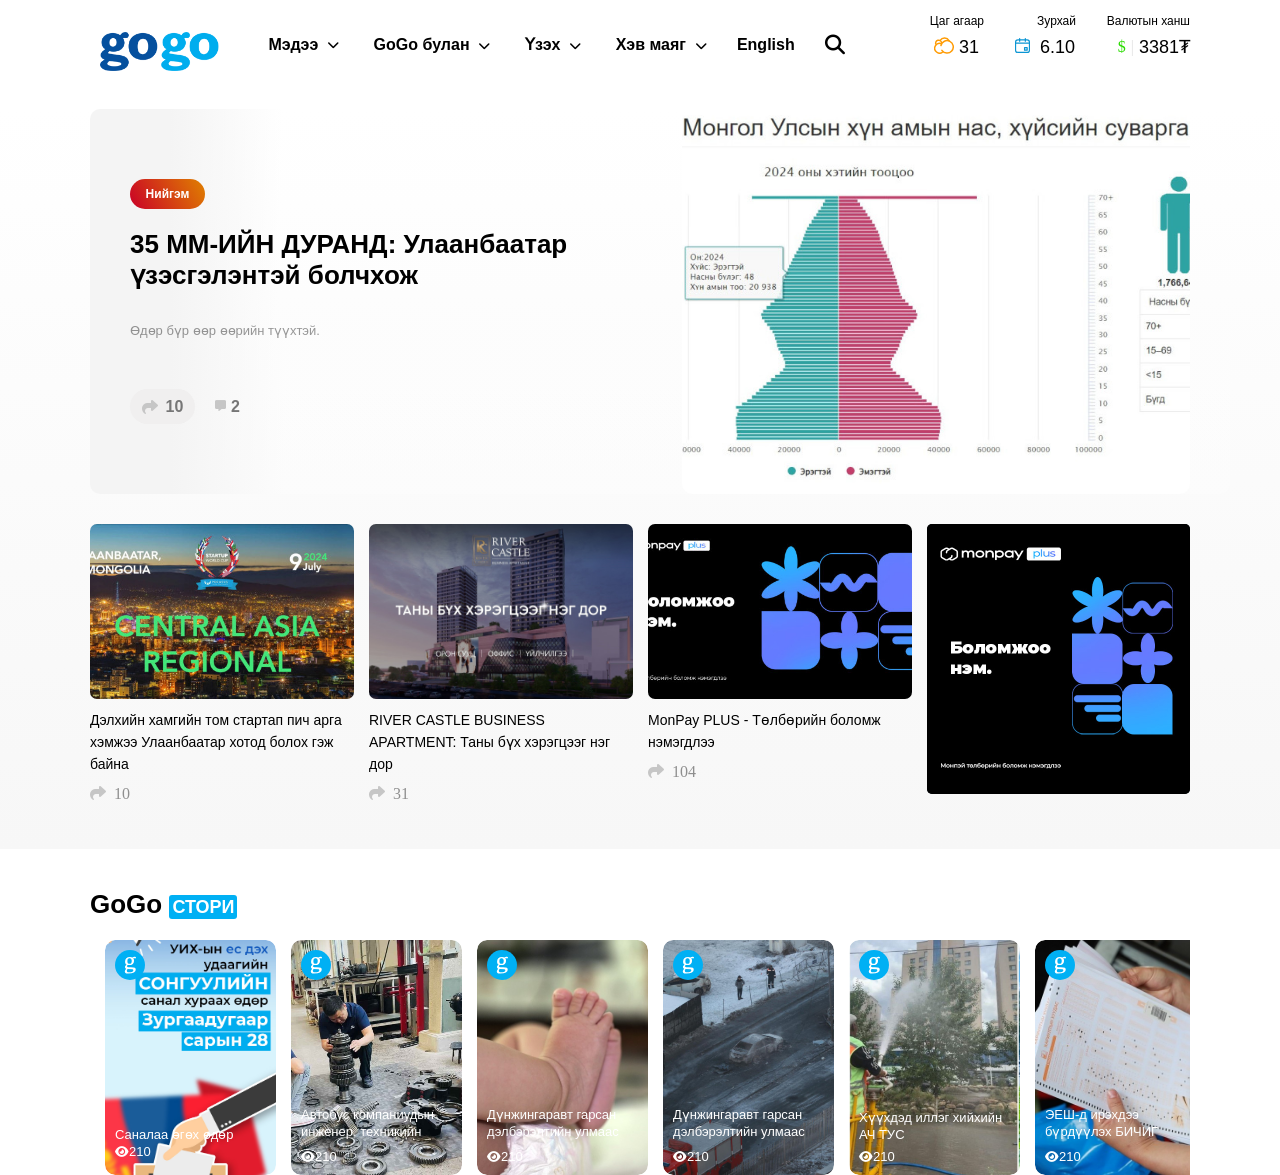
==== commit 67483c83: "responsive fixed" ====
--- a/gogo.html
+++ b/gogo.html
@@ -146,7 +146,7 @@
                     alt=""
                   />
                 </div>
-                <div class="weather-temp">24</div>
+                <div class="weather-temp">31</div>
               </div></a
             >
           </div>
@@ -198,7 +198,22 @@
           </div>
           <div class="lay5-rightside">
             <img id="lay5-zurag" src="back.jpeg" alt="" />
-
+            <div class="phone-text">
+              <div class="phone-button1">Нийгэм</div>
+              <div class="phone-text1">
+                35 ММ-ИЙН ДУРАНД: Улаанбаатар үзэсгэлэнтэй болчхож
+              </div>
+              <div class="phone-bottom">
+                <div class="phone-mini-button1">
+                  <i class="fa-solid fa-share"></i>
+                  <div class="phone-mini-button-text">10</div>
+                </div>
+                <div class="phone-mini-message-icon">
+                  <i class="fa-solid fa-message"></i>
+                  <div class="phone-mini-message">2</div>
+                </div>
+              </div>
+            </div>
             <div class="lay5-rightside-text">
               <div class="lay5-r-side-text">Дэлгэрэнгүй унших</div>
               <i class="fa-solid fa-arrow-right"></i>
@@ -209,6 +224,23 @@
           <div class="lay6">
             <div class="lay6-image1">
               <img id="lay6-img" src="news1.jpeg" alt="" />
+              <div class="phone-text-head">
+                <div class="phone-button1">Спорт</div>
+                <div class="phone-text2">
+                  Дэлхийн хамгийн том стартап пич арга хэмжээ Улаанбаатар хотод
+                  болох гэж байна
+                </div>
+                <div class="phone-bottom">
+                  <div class="phone-mini-button1">
+                    <i class="fa-solid fa-share"></i>
+                    <div class="phone-mini-button-text">10</div>
+                  </div>
+                  <div class="phone-mini-message-icon">
+                    <i class="fa-solid fa-message"></i>
+                    <div class="phone-mini-message">2</div>
+                  </div>
+                </div>
+              </div>
               <div class="lay6-rightside-text">
                 <div class="lay6-r-side-text">Унших</div>
                 <i class="fa-solid fa-arrow-right"></i>
@@ -226,6 +258,22 @@
           <div class="lay6">
             <div class="lay6-image2">
               <img id="lay6-img" src="news2.jpeg" alt="" />
+              <div class="phone-text">
+                <div class="phone-button1">Дэлхийд</div>
+                <div class="phone-text2">
+                  RIVER CASTLE BUSINESS APARTMENT: Таны бүх хэрэгцээг нэг дор
+                </div>
+                <div class="phone-bottom">
+                  <div class="phone-mini-button1">
+                    <i class="fa-solid fa-share"></i>
+                    <div class="phone-mini-button-text">10</div>
+                  </div>
+                  <div class="phone-mini-message-icon">
+                    <i class="fa-solid fa-message"></i>
+                    <div class="phone-mini-message">2</div>
+                  </div>
+                </div>
+              </div>
               <div class="lay6-rightside-text">
                 <div class="lay6-r-side-text">Унших</div>
                 <i class="fa-solid fa-arrow-right"></i>
@@ -242,6 +290,22 @@
           <div class="lay6">
             <div class="lay6-image3">
               <img id="lay6-img" src="news3.jpeg" alt="" />
+              <div class="phone-text">
+                <div class="phone-button1">ГУТАЛ</div>
+                <div class="phone-text2">
+                  MonPay PLUS - Төлбөрийн боломж нэмэгдлээ
+                </div>
+                <div class="phone-bottom">
+                  <div class="phone-mini-button1">
+                    <i class="fa-solid fa-share"></i>
+                    <div class="phone-mini-button-text">10</div>
+                  </div>
+                  <div class="phone-mini-message-icon">
+                    <i class="fa-solid fa-message"></i>
+                    <div class="phone-mini-message">2</div>
+                  </div>
+                </div>
+              </div>
               <div class="lay6-rightside-text">
                 <div class="lay6-r-side-text">Унших</div>
                 <i class="fa-solid fa-arrow-right"></i>
@@ -259,6 +323,17 @@
             <img id="khaan-bank" src="banner1.png" alt="" />
             <img id="monpay" src="banner-monpay.jpeg" alt="" />
           </div>
+        </div>
+      </div>
+      <div class="phone-lay7">
+        <div class="ontsloh">
+          <img id="ontslog-img" src="phone-ontslog.png" alt="" /> Онцлох
+        </div>
+        <div class="shine">
+          <img id="shine-img" src="phone-shine.png" alt="" /> Шинэ
+        </div>
+        <div class="trend">
+          <img id="trend-img" src="phone-trend.png" alt="" /> Тренд
         </div>
       </div>
       <div class="layout7">
--- a/gogo.css
+++ b/gogo.css
@@ -14,10 +14,16 @@
   align-items: center;
   height: 53px;
 }
-.head-logo {
+#head-logo {
   margin-top: 3px;
   padding: 10px;
   width: 70px;
+}
+.main-menu {
+  display: none;
+}
+.rightside {
+  display: flex;
 }
 .head-weather {
   margin-top: 5px;
@@ -31,6 +37,8 @@
   border: 1px solid rgba(0, 0, 0, 0.06);
   border-radius: 5px;
   justify-content: center;
+  width: 46 px;
+  height: 38px;
 }
 .weather {
   display: flex;
@@ -39,25 +47,31 @@
   justify-content: center;
   color: black;
 }
+.text {
+  text-decoration: none;
+}
 .header-w {
-  font-size: 11px;
+  font-size: 10px;
   line-height: 16px;
-  font: normal Helvetica Neue, sans-serif, Arial;
-  font: normal helvetica Neue, sans-serif, Arial;
+  font-family: normal Helvetica Neue, sans-serif, Arial;
   text-align: right;
   font-weight: 400;
   margin: 0px;
   width: 46px;
   color: black;
+  text-wrap: nowrap;
 }
 .weather-icon {
-  margin-right: 10px;
+  margin-right: 5px;
 }
 .weather-temp {
   font-size: 14px;
   line-height: 22px;
   margin-left: 0px;
-}
+  font-weight: 500;
+  font-family: normal Helvetica Neue, sans-serif, Arial;
+}
+
 .head-zurhai {
   margin-top: 5px;
   margin-right: 5px;
@@ -79,9 +93,9 @@
   color: black;
 }
 .header-z {
-  font-size: 11px;
+  font-size: 10px;
   line-height: 16px;
-  font: normal Helvetica Neue, sans-serif, Arial;
+  font-family: normal Helvetica Neue, sans-serif, Arial;
   text-align: right;
   font-weight: 400;
   margin: 0px;
@@ -96,6 +110,8 @@
   font-size: 14px;
   line-height: 22px;
   margin-left: 0px;
+  font-weight: 500;
+  font-family: normal Helvetica Neue, sans-serif, Arial;
   display: flex;
   align-items: center;
 }
@@ -119,9 +135,9 @@
   color: black;
 }
 .header-h {
-  font-size: 11px;
+  font-size: 10px;
   line-height: 16px;
-  font: normal Helvetica Neue, sans-serif, Arial;
+  font-family: normal Helvetica Neue, sans-serif, Arial;
   text-align: right;
   font-weight: 400;
   margin: 0px;
@@ -136,6 +152,8 @@
   font-size: 14px;
   line-height: 22px;
   margin-left: 0px;
+  font-weight: 500;
+  font-family: normal Helvetica Neue, sans-serif, Arial;
   display: flex;
   align-items: center;
 }
@@ -148,9 +166,274 @@
   border-left: 1px solid rgba(0, 0, 0, 0.05);
   margin-left: auto;
 }
+.lay-bot {
+  width: 100vw;
+  height: 330px;
+  display: grid;
+  overflow-x: scroll;
+  grid-template-columns: repeat(2, 100vw);
+}
+.lay5-rightside {
+  display: flex;
+  position: relative;
+  width: 100vw;
+}
+#lay5-zurag {
+  width: 100%;
+  height: 330px;
+  object-fit: cover;
+}
+.phone-text {
+  display: flex;
+  position: absolute;
+  flex-direction: column;
+  left: 20px;
+  right: 20px;
+  bottom: 30px;
+  width: 100vw-40px;
+  height: 105px;
+}
+.phone-text-head {
+  display: flex;
+  position: absolute;
+  flex-direction: column;
+  left: 20px;
+  right: 20px;
+  bottom: 30px;
+  width: 100vw-40px;
+  height: 120px;
+}
+.phone-button1 {
+  display: flex;
+  align-items: center;
+  width: 75px;
+  height: 23px;
+  border-radius: 100px;
+  background: #c40097;
+  background: linear-gradient(129deg, #c40097, #d6710b);
+  background-image: linear-gradient(-120deg, #e08100, #c90027);
+  font-family: Helvetica Neue, sans-serif, Arial;
+  font-size: 11px;
+  justify-content: center;
+  color: #fff;
+  font-weight: 700;
+}
+.phone-text1 {
+  display: flex;
+  font-size: 18px;
+  font-family: Helvetica Neue, sans-serif;
+  font-weight: 600;
+  opacity: 1;
+  color: black;
+}
+.phone-text2 {
+  display: flex;
+  font-size: 18px;
+  font-family: Helvetica Neue, sans-serif;
+  font-weight: 500;
+  opacity: 1;
+  color: white;
+}
+.phone-bottom {
+  display: flex;
+  margin-top: 10px;
+}
+.phone-mini-button1 {
+  display: flex;
+  align-items: center;
+  background: rgba(33, 33, 33, 0.7);
+  border: 1px solid hsla(0, 0%, 100%, 0.05);
+  padding-left: 10px;
+  padding-right: 10px;
+  border-radius: 100px;
+  color: #c6c6c6;
+  font-family: Helvetica Neue, sans-serif, Arial;
+  font-size: 14px;
+  gap: 5px;
+}
+.phone-mini-message-icon {
+  display: flex;
+  align-items: center;
+  color: #c6c6c6;
+  font-family: Helvetica Neue, sans-serif, Arial;
+  font-size: 14px;
+  gap: 5px;
+  margin-left: 20px;
+}
+.lay5-rightside-text {
+  display: none;
+}
+.lay5-leftside {
+  display: none;
+}
+.layout6 {
+  display: flex;
+}
+.lay6 {
+  display: flex;
+  position: relative;
+  width: 100vw;
+}
+.lay6-image1 {
+  display: flex;
+  position: relative;
+  width: 100vw;
+}
+.lay6-image2 {
+  display: flex;
+  position: relative;
+  width: 100vw;
+}
+.lay6-image3 {
+  display: flex;
+  position: relative;
+  width: 100vw;
+}
+#lay6-img {
+  width: 100%;
+  height: 330px;
+  object-fit: cover;
+}
+.lay6-animate {
+  display: none;
+}
+.lay6-rightside-text {
+  display: none;
+}
+.lay6-text {
+  display: none;
+}
+.lay6-share {
+  display: none;
+}
+.phone-lay7 {
+  display: flex;
+  position: relative;
+  width: 100vw;
+  height: 36px;
+  align-items: center;
+}
+.ontsloh {
+  display: flex;
+  align-items: center;
+  justify-content: center;
+  width: 100vw;
+  height: 36px;
+  background-color: #212121;
+  font-size: 15px;
+  color: white;
+  font-weight: 600;
+}
+#ontslog-img {
+  height: 15px;
+  width: 15px;
+  margin-right: 5px;
+}
+.shine {
+  display: flex;
+  align-items: center;
+  justify-content: center;
+  height: 36px;
+  width: 100vw;
+  font: normal 14px / 22px Helvetica Neue, sans-serif, Arial;
+  color: white;
+  font-weight: 600;
+  background-color: #0050a4;
+}
+#shine-img {
+  height: 15px;
+  width: 15px;
+  margin-right: 5px;
+}
+#trend-img {
+  height: 15px;
+  width: 15px;
+  margin-right: 5px;
+}
+.trend {
+  display: flex;
+  align-items: center;
+  justify-content: center;
+  width: 100vw;
+  height: 36px;
+  font: normal 14px / 22px Helvetica Neue, sans-serif, Arial;
+  color: white;
+  font-weight: 600;
+  background-color: #212121;
+}
+.layout7 {
+  width: 100vw;
+  display: flex;
+  margin-top: 40px;
+  flex-direction: column;
+}
+.gogo-story-logo {
+  font-size: 26px;
+  font-weight: 700;
+  color: #000;
+  font-family: Helvetica Neue, sans-serif, Arial;
+}
+.story-h {
+  color: #fff;
+  padding: 2px 3px;
+  background-color: #00b0f4;
+  border-radius: 3px;
+  font-size: 18px;
+  font-family: Helvetica Neue, sans-serif, Arial;
+}
+.gogo-story {
+  margin-top: 20px;
+  overflow-x: scroll;
+  display: grid;
+  grid-template-columns: repeat(7, 45vw);
+  gap: 14px;
+  padding-left: 15px;
+}
+.story {
+  display: flex;
+  position: relative;
+  width: 45vw;
+  height: 235px;
+}
+.story-img {
+  width: 100%;
+  height: 100%;
+  object-fit: cover;
+  border-radius: 10px;
+}
+.story-text1 {
+  display: flex;
+  position: absolute;
+  flex-direction: column;
+  inset: 10px;
+  justify-content: space-between;
+}
+.story-text {
+  font-size: 13px;
+  line-height: 17px;
+  color: #fff;
+  font-family: Helvetica Neue, sans-serif, Arial;
+  max-height: 37px;
+  overflow: hidden;
+  margin-bottom: 5px;
+  transition: all 0.3s;
+}
+.eye {
+  font-size: 13px;
+  line-height: 17px;
+  color: #fff;
+  font-family: Helvetica Neue, sans-serif, Arial;
+}
+#g-logo {
+  width: 30px;
+  height: 30px;
+}
 @media only screen and (min-width: 900px) {
   body {
     margin: 0px;
+  }
+  .phone-lay7 {
+    display: none;
   }
   .container {
     display: flex;
@@ -580,6 +863,9 @@
 
     justify-content: center;
     flex-direction: column;
+  }
+  .phone-text {
+    display: none;
   }
   .lay5-button1 {
     display: flex;
@@ -729,6 +1015,18 @@
     justify-content: space-between;
     margin-top: 30px;
   }
+  .lay6-animate {
+    display: flex;
+  }
+  .lay6-rightside-text {
+    display: flex;
+  }
+  .lay6-text {
+    display: flex;
+  }
+  .phone-text-head {
+    display: none;
+  }
   .lay6-image1 {
     display: flex;
     position: relative;
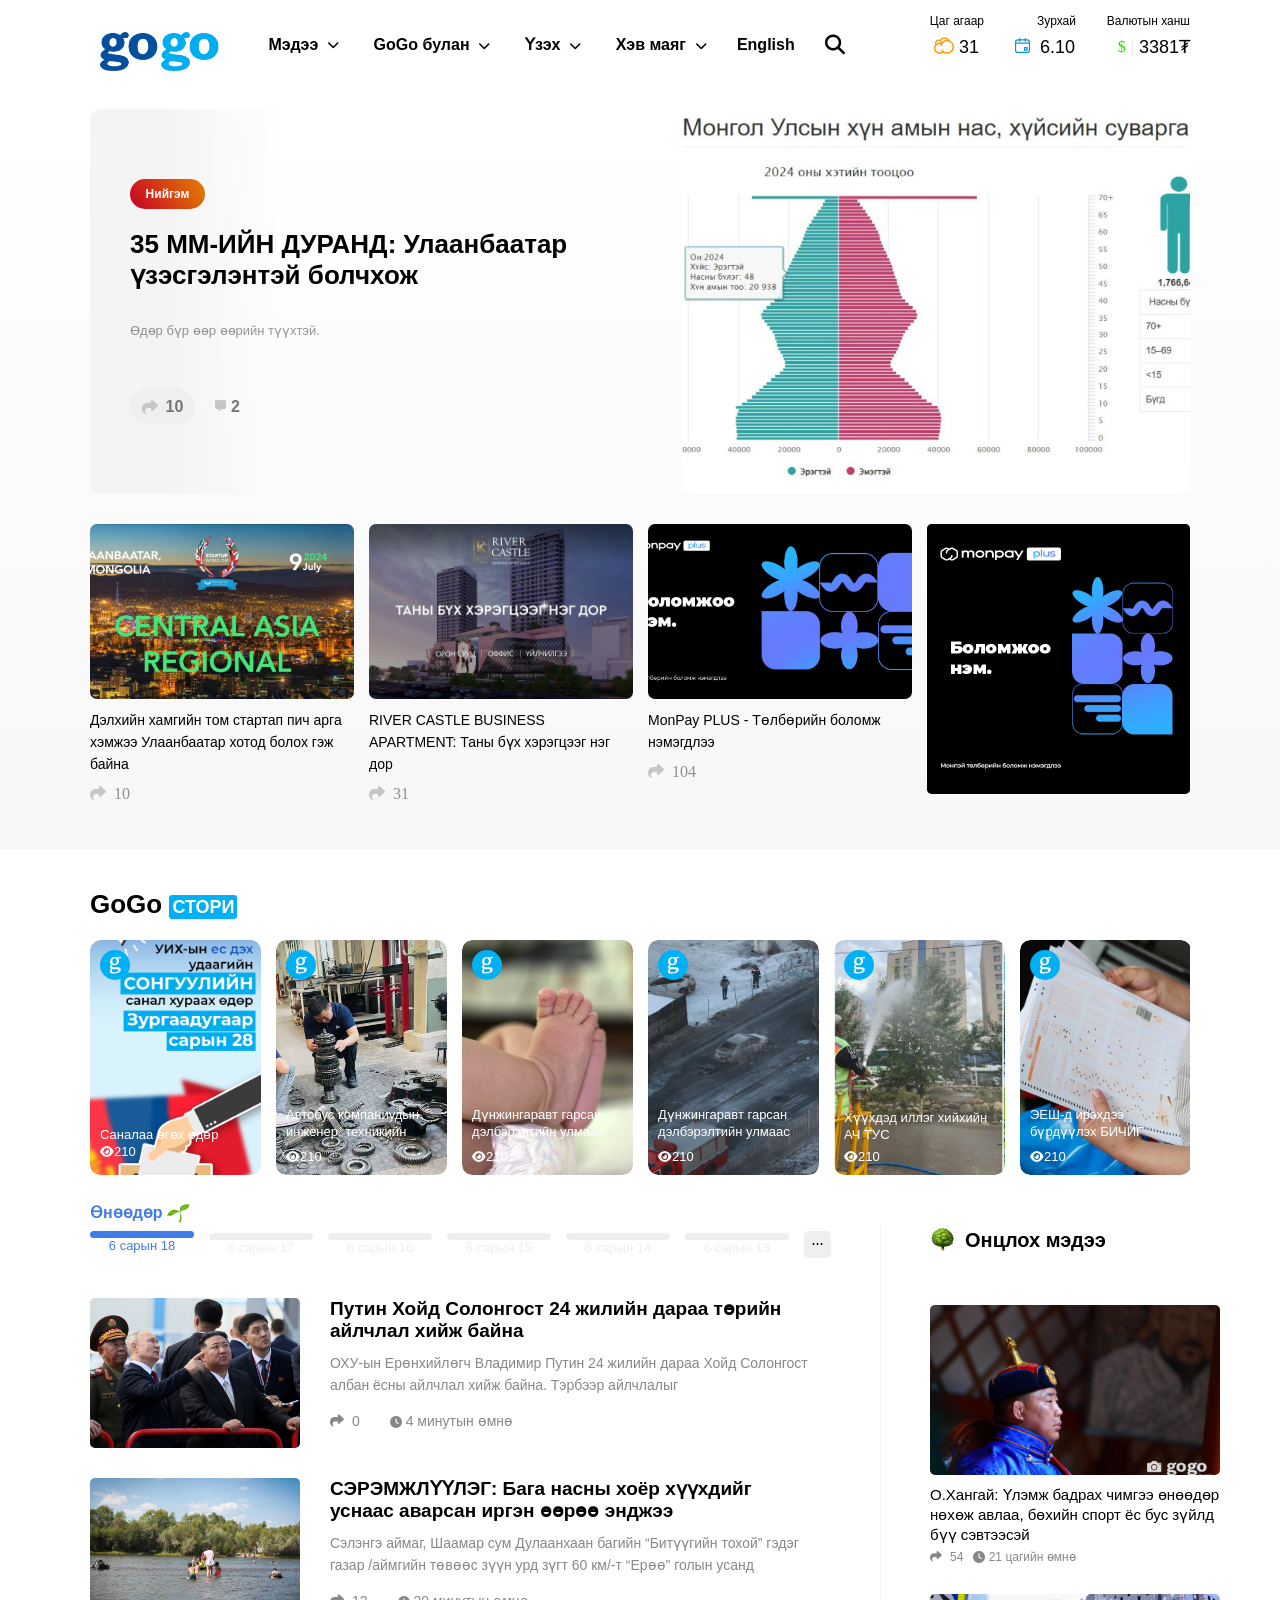
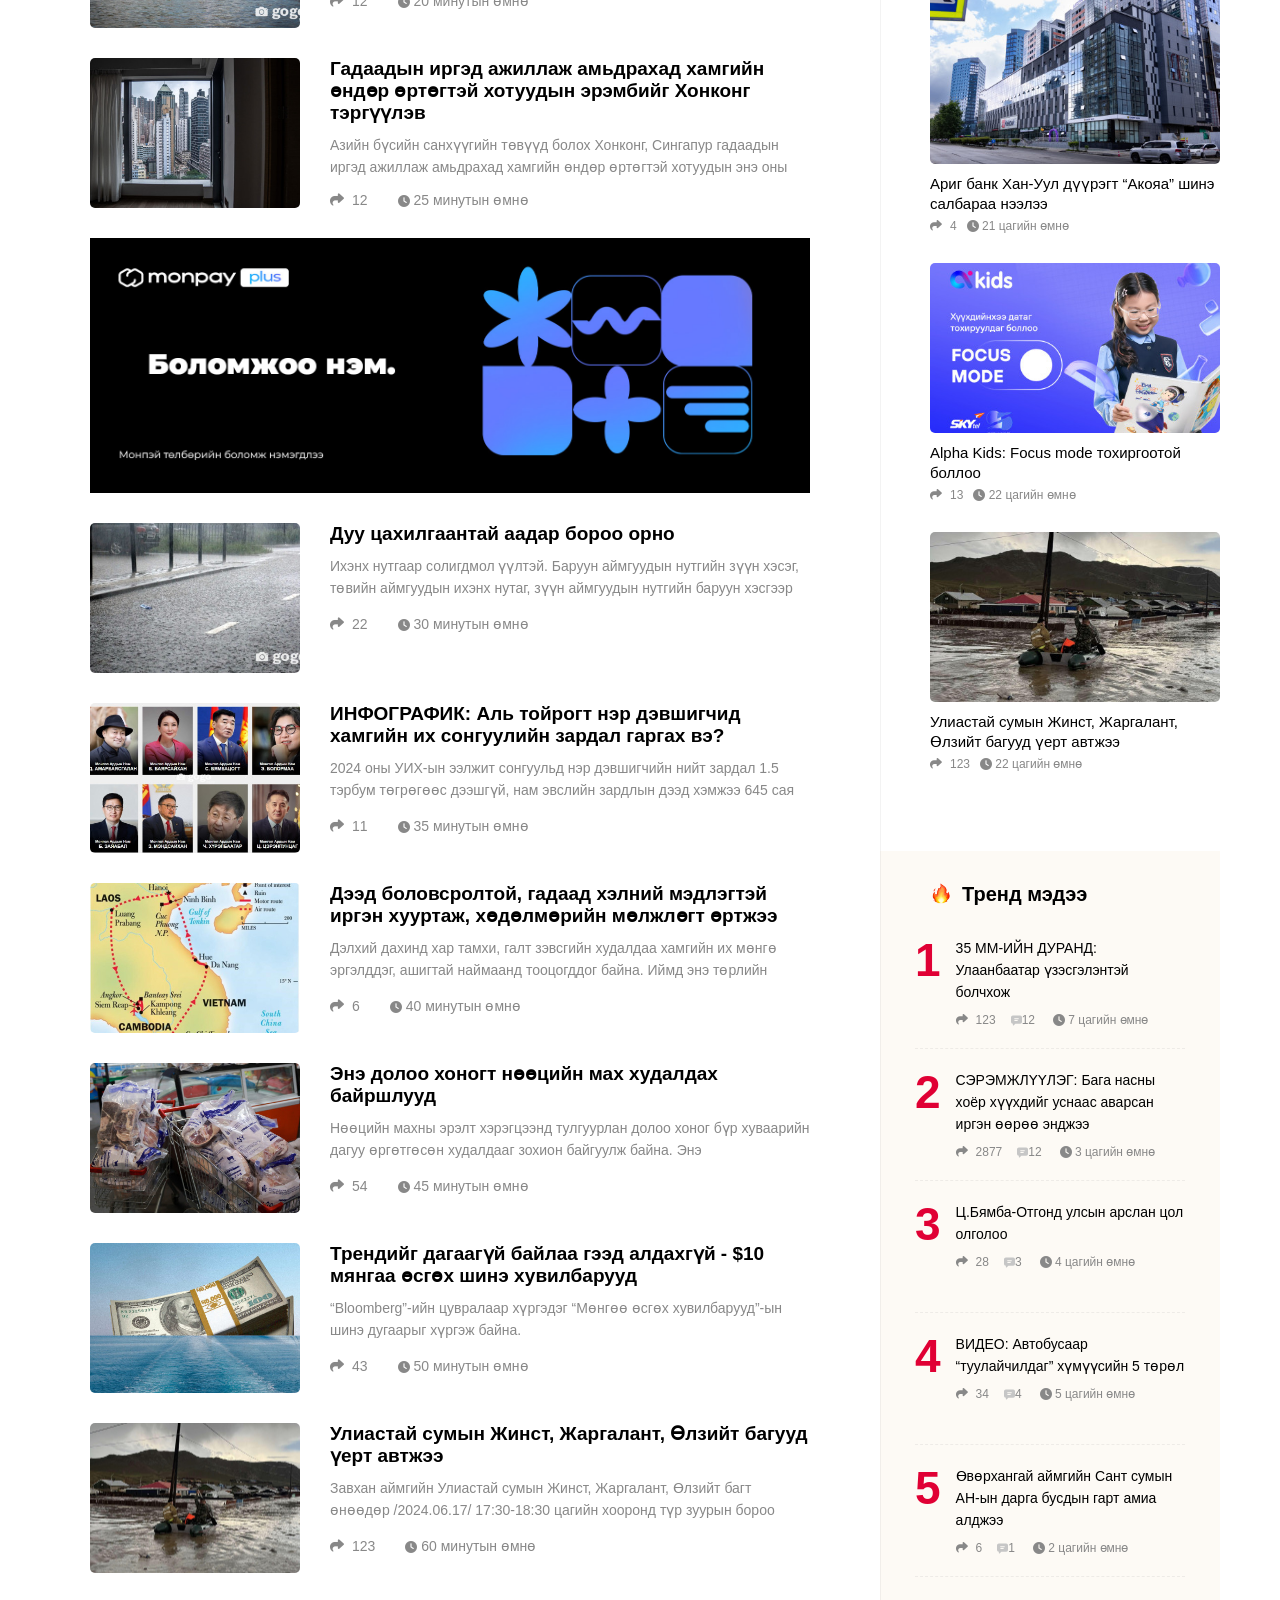
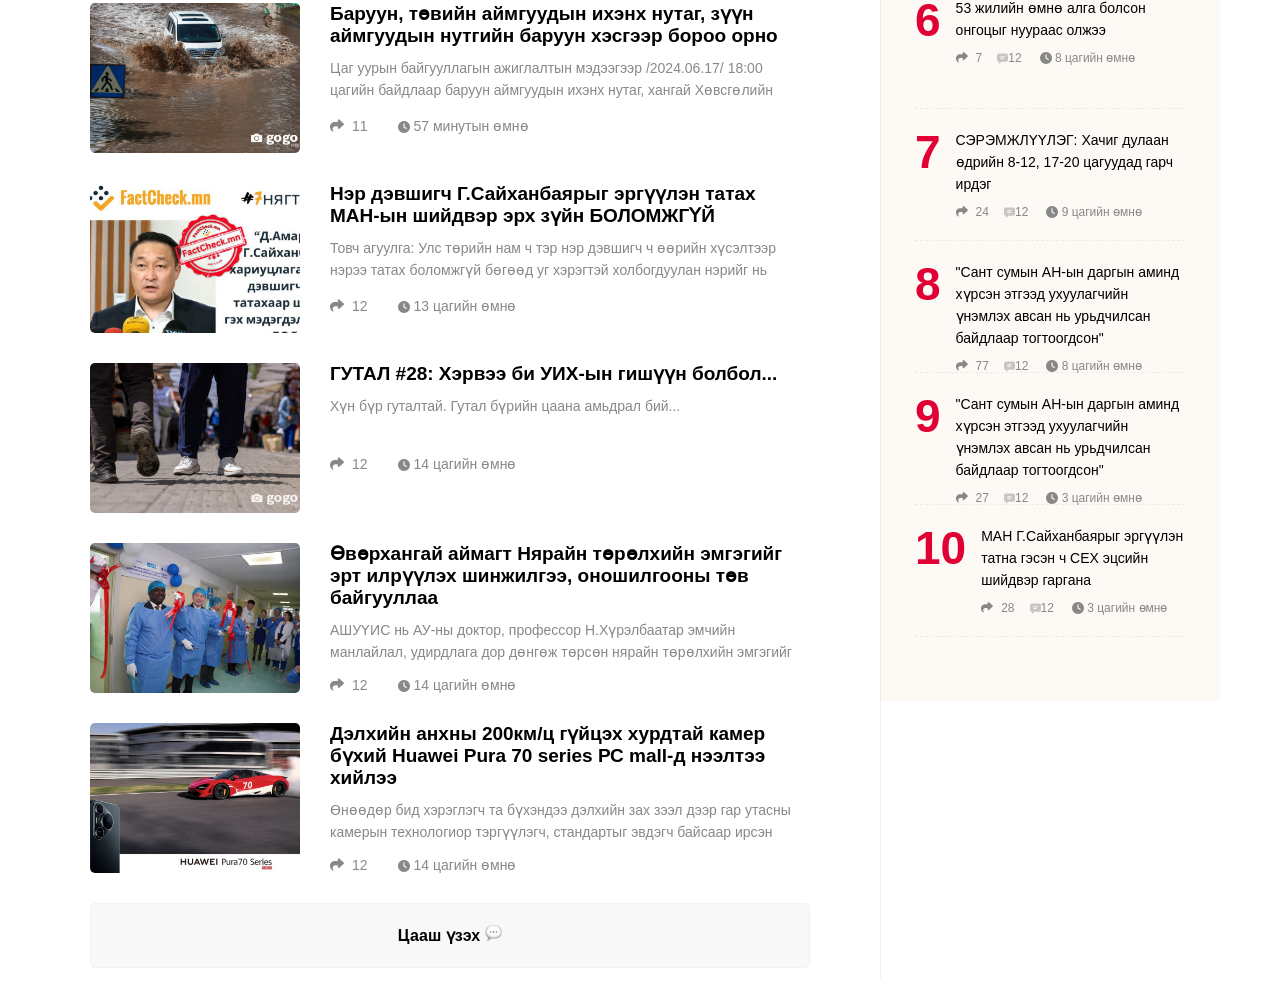
==== commit cc3dd3df: "fixed" ====
--- a/gogo.html
+++ b/gogo.html
@@ -426,6 +426,768 @@
           </div>
         </div>
       </div>
+      <div class="layout8">
+        <div class="layout8-left">
+          <div class="calendar">
+            <div class="calendar-head">
+              Өнөөдөр&nbsp;<img
+                id="calendar-head-img"
+                src="calendar-head.png"
+                alt=""
+              />
+            </div>
+
+            <div class="calendar-days">
+              <div class="today">
+                <div class="bold-line"></div>
+                6 сарын 18
+              </div>
+              <div class="days">
+                <div class="bold-lines"></div>
+                6 сарын 17
+              </div>
+              <div class="days">
+                <div class="bold-lines"></div>
+                6 сарын 16
+              </div>
+              <div class="days">
+                <div class="bold-lines"></div>
+                6 сарын 15
+              </div>
+              <div class="days">
+                <div class="bold-lines"></div>
+                6 сарын 14
+              </div>
+              <div class="days">
+                <div class="bold-lines"></div>
+                6 сарын 13
+              </div>
+              <div class="calendar-button">...</div>
+            </div>
+          </div>
+          <div class="news-left">
+            <div class="l-news">
+              <div class="l-news-img">
+                <img id="l-news-img" src="l-news1.jpg" alt="" />
+                <div class="l-news-hover">
+                  Унших<span
+                    ><i class="arrow1 fa-solid fa-arrow-right"></i
+                  ></span>
+                </div>
+              </div>
+              <div class="l-news-text">
+                <div class="l-news-head">
+                  Путин Хойд Солонгост 24 жилийн дараа төрийн айлчлал хийж байна
+                </div>
+                <div class="l-news-t">
+                  ОХУ-ын Ерөнхийлөгч Владимир Путин 24 жилийн дараа Хойд
+                  Солонгост албан ёсны айлчлал хийж байна. Тэрбээр айлчлалыг
+                </div>
+                <div class="l-news-icon">
+                  <div class="l-news-icon1"><i class="fas fa-share"></i>0</div>
+                  <div class="l-news-icon2">
+                    <i class="fa-solid fa-clock"></i>
+                    4 минутын өмнө
+                  </div>
+                </div>
+              </div>
+            </div>
+            <div class="l-news">
+              <div class="l-news-img">
+                <img id="l-news-img" src="l-news2.jpeg" alt="" />
+                <div class="l-news-hover">
+                  Унших<span
+                    ><i class="arrow1 fa-solid fa-arrow-right"></i
+                  ></span>
+                </div>
+              </div>
+              <div class="l-news-text">
+                <div class="l-news-head">
+                  СЭРЭМЖЛҮҮЛЭГ: Бага насны хоёр хүүхдийг уснаас аварсан иргэн
+                  өөрөө энджээ
+                </div>
+                <div class="l-news-t">
+                  Сэлэнгэ аймаг, Шаамар сум Дулаанхаан багийн “Битүүгийн тохой”
+                  гэдэг газар /аймгийн төвөөс зүүн урд зүгт 60 км/-т “Ерөө”
+                  голын усанд
+                </div>
+                <div class="l-news-icon">
+                  <div class="l-news-icon1"><i class="fas fa-share"></i>12</div>
+                  <div class="l-news-icon2">
+                    <i class="fa-solid fa-clock"></i>
+                    20 минутын өмнө
+                  </div>
+                </div>
+              </div>
+            </div>
+            <div class="l-news">
+              <div class="l-news-img">
+                <img id="l-news-img" src="l-news3.jpg" alt="" />
+                <div class="l-news-hover">
+                  Унших<span
+                    ><i class="arrow1 fa-solid fa-arrow-right"></i
+                  ></span>
+                </div>
+              </div>
+              <div class="l-news-text">
+                <div class="l-news-head">
+                  Гадаадын иргэд ажиллаж амьдрахад хамгийн өндөр өртөгтэй
+                  хотуудын эрэмбийг Хонконг тэргүүлэв
+                </div>
+                <div class="l-news-t">
+                  Азийн бүсийн санхүүгийн төвүүд болох Хонконг, Сингапур
+                  гадаадын иргэд ажиллаж амьдрахад хамгийн өндөр өртөгтэй
+                  хотуудын энэ оны
+                </div>
+                <div class="l-news-icon">
+                  <div class="l-news-icon1"><i class="fas fa-share"></i>12</div>
+                  <div class="l-news-icon2">
+                    <i class="fa-solid fa-clock"></i>
+                    25 минутын өмнө
+                  </div>
+                </div>
+              </div>
+            </div>
+            <div class="l-news-banner">
+              <img id="l-banner1" src="l-news-banner1.jpg" alt="" />
+              <img id="l-banner2" src="l-news-banner2.jpg" alt="" />
+            </div>
+            <div class="l-news">
+              <div class="l-news-img">
+                <img id="l-news-img" src="l-news4.jpeg" alt="" />
+                <div class="l-news-hover">
+                  Унших<span
+                    ><i class="arrow1 fa-solid fa-arrow-right"></i
+                  ></span>
+                </div>
+              </div>
+              <div class="l-news-text">
+                <div class="l-news-head">Дуу цахилгаантай аадар бороо орно</div>
+                <div class="l-news-t">
+                  Ихэнх нутгаар солигдмол үүлтэй. Баруун аймгуудын нутгийн зүүн
+                  хэсэг, төвийн аймгуудын ихэнх нутаг, зүүн аймгуудын нутгийн
+                  баруун хэсгээр
+                </div>
+                <div class="l-news-icon">
+                  <div class="l-news-icon1"><i class="fas fa-share"></i>22</div>
+                  <div class="l-news-icon2">
+                    <i class="fa-solid fa-clock"></i>
+                    30 минутын өмнө
+                  </div>
+                </div>
+              </div>
+            </div>
+            <div class="l-news">
+              <div class="l-news-img">
+                <img id="l-news-img" src="l-news5.jpg" alt="" />
+                <div class="l-news-hover">
+                  Унших<span
+                    ><i class="arrow1 fa-solid fa-arrow-right"></i
+                  ></span>
+                </div>
+              </div>
+              <div class="l-news-text">
+                <div class="l-news-head">
+                  ИНФОГРАФИК: Аль тойрогт нэр дэвшигчид хамгийн их сонгуулийн
+                  зардал гаргах вэ?
+                </div>
+                <div class="l-news-t">
+                  2024 оны УИХ-ын ээлжит сонгуульд нэр дэвшигчийн нийт зардал
+                  1.5 тэрбум төгрөгөөс дээшгүй, нам эвслийн зардлын дээд хэмжээ
+                  645 сая
+                </div>
+                <div class="l-news-icon">
+                  <div class="l-news-icon1"><i class="fas fa-share"></i>11</div>
+                  <div class="l-news-icon2">
+                    <i class="fa-solid fa-clock"></i>
+                    35 минутын өмнө
+                  </div>
+                </div>
+              </div>
+            </div>
+            <div class="l-news">
+              <div class="l-news-img">
+                <img id="l-news-img" src="l-news6.jpg" alt="" />
+                <div class="l-news-hover">
+                  Унших<span
+                    ><i class="arrow1 fa-solid fa-arrow-right"></i
+                  ></span>
+                </div>
+              </div>
+              <div class="l-news-text">
+                <div class="l-news-head">
+                  Дээд боловсролтой, гадаад хэлний мэдлэгтэй иргэн хууртаж,
+                  хөдөлмөрийн мөлжлөгт өртжээ
+                </div>
+                <div class="l-news-t">
+                  Дэлхий дахинд хар тамхи, галт зэвсгийн худалдаа хамгийн их
+                  мөнгө эргэлддэг, ашигтай наймаанд тооцогддог байна. Иймд энэ
+                  төрлийн
+                </div>
+                <div class="l-news-icon">
+                  <div class="l-news-icon1"><i class="fas fa-share"></i>6</div>
+                  <div class="l-news-icon2">
+                    <i class="fa-solid fa-clock"></i>
+                    40 минутын өмнө
+                  </div>
+                </div>
+              </div>
+            </div>
+            <div class="l-news">
+              <div class="l-news-img">
+                <img id="l-news-img" src="l-news7.jpg" alt="" />
+                <div class="l-news-hover">
+                  Унших<span
+                    ><i class="arrow1 fa-solid fa-arrow-right"></i
+                  ></span>
+                </div>
+              </div>
+              <div class="l-news-text">
+                <div class="l-news-head">
+                  Энэ долоо хоногт нөөцийн мах худалдах байршлууд
+                </div>
+                <div class="l-news-t">
+                  Нөөцийн махны эрэлт хэрэгцээнд тулгуурлан долоо хоног бүр
+                  хуваарийн дагуу өргөтгөсөн худалдааг зохион байгуулж байна.
+                  Энэ
+                </div>
+                <div class="l-news-icon">
+                  <div class="l-news-icon1"><i class="fas fa-share"></i>54</div>
+                  <div class="l-news-icon2">
+                    <i class="fa-solid fa-clock"></i>
+                    45 минутын өмнө
+                  </div>
+                </div>
+              </div>
+            </div>
+            <div class="l-news">
+              <div class="l-news-img">
+                <img id="l-news-img" src="l-news8.jpg" alt="" />
+                <div class="l-news-hover">
+                  Унших<span
+                    ><i class="arrow1 fa-solid fa-arrow-right"></i
+                  ></span>
+                </div>
+              </div>
+              <div class="l-news-text">
+                <div class="l-news-head">
+                  Трендийг дагаагүй байлаа гээд алдахгүй - $10 мянгаа өсгөх шинэ
+                  хувилбарууд
+                </div>
+                <div class="l-news-t">
+                  “Bloomberg”-ийн цувралаар хүргэдэг “Мөнгөө өсгөх
+                  хувилбарууд”-ын шинэ дугаарыг хүргэж байна.
+                </div>
+                <div class="l-news-icon">
+                  <div class="l-news-icon1"><i class="fas fa-share"></i>43</div>
+                  <div class="l-news-icon2">
+                    <i class="fa-solid fa-clock"></i>
+                    50 минутын өмнө
+                  </div>
+                </div>
+              </div>
+            </div>
+            <div class="l-news">
+              <div class="l-news-img">
+                <img id="l-news-img" src="l-news9.jpg" alt="" />
+                <div class="l-news-hover">
+                  Унших<span
+                    ><i class="arrow1 fa-solid fa-arrow-right"></i
+                  ></span>
+                </div>
+              </div>
+              <div class="l-news-text">
+                <div class="l-news-head">
+                  Улиастай сумын Жинст, Жаргалант, Өлзийт багууд үерт автжээ
+                </div>
+                <div class="l-news-t">
+                  Завхан аймгийн Улиастай сумын Жинст, Жаргалант, Өлзийт багт
+                  өнөөдөр /2024.06.17/ 17:30-18:30 цагийн хооронд түр зуурын
+                  бороо
+                </div>
+                <div class="l-news-icon">
+                  <div class="l-news-icon1">
+                    <i class="fas fa-share"></i>123
+                  </div>
+                  <div class="l-news-icon2">
+                    <i class="fa-solid fa-clock"></i>
+                    60 минутын өмнө
+                  </div>
+                </div>
+              </div>
+            </div>
+            <div class="l-news">
+              <div class="l-news-img">
+                <img id="l-news-img" src="l-news10].jpeg" alt="" />
+                <div class="l-news-hover">
+                  Унших<span
+                    ><i class="arrow1 fa-solid fa-arrow-right"></i
+                  ></span>
+                </div>
+              </div>
+              <div class="l-news-text">
+                <div class="l-news-head">
+                  Баруун, төвийн аймгуудын ихэнх нутаг, зүүн аймгуудын нутгийн
+                  баруун хэсгээр бороо орно
+                </div>
+                <div class="l-news-t">
+                  Цаг уурын байгууллагын ажиглалтын мэдээгээр /2024.06.17/ 18:00
+                  цагийн байдлаар баруун аймгуудын ихэнх нутаг, хангай
+                  Хөвсгөлийн уулархаг нутаг болон говийн бүс нутгийн хойд
+                  хэсгээр түр зуурын дуу цахил
+                </div>
+                <div class="l-news-icon">
+                  <div class="l-news-icon1"><i class="fas fa-share"></i>11</div>
+                  <div class="l-news-icon2">
+                    <i class="fa-solid fa-clock"></i>
+                    57 минутын өмнө
+                  </div>
+                </div>
+              </div>
+            </div>
+            <div class="l-news">
+              <div class="l-news-img">
+                <img id="l-news-img" src="l-news11.jpeg" alt="" />
+                <div class="l-news-hover">
+                  Унших<span
+                    ><i class="arrow1 fa-solid fa-arrow-right"></i
+                  ></span>
+                </div>
+              </div>
+              <div class="l-news-text">
+                <div class="l-news-head">
+                  Нэр дэвшигч Г.Сайханбаярыг эргүүлэн татах МАН-ын шийдвэр эрх
+                  зүйн БОЛОМЖГҮЙ
+                </div>
+                <div class="l-news-t">
+                  Товч агуулга: Улс төрийн нам ч тэр нэр дэвшигч ч өөрийн
+                  хүсэлтээр нэрээ татах боломжгүй бөгөөд уг хэрэгтэй
+                  холбогдуулан нэрийг нь
+                </div>
+                <div class="l-news-icon">
+                  <div class="l-news-icon1"><i class="fas fa-share"></i>12</div>
+                  <div class="l-news-icon2">
+                    <i class="fa-solid fa-clock"></i>
+
+                    13 цагийн өмнө
+                  </div>
+                </div>
+              </div>
+            </div>
+            <div class="l-news">
+              <div class="l-news-img">
+                <img id="l-news-img" src="l-news12.jpg" alt="" />
+                <div class="l-news-hover">
+                  Унших<span
+                    ><i class="arrow1 fa-solid fa-arrow-right"></i
+                  ></span>
+                </div>
+              </div>
+              <div class="l-news-text">
+                <div class="l-news-head">
+                  ГУТАЛ #28: Хэрвээ би УИХ-ын гишүүн болбол...
+                </div>
+                <div class="l-news-t">
+                  Хүн бүр гуталтай. Гутал бүрийн цаана амьдрал бий...
+                </div>
+                <div class="l-news-icon">
+                  <div class="l-news-icon1"><i class="fas fa-share"></i>12</div>
+                  <div class="l-news-icon2">
+                    <i class="fa-solid fa-clock"></i>
+                    14 цагийн өмнө
+                  </div>
+                </div>
+              </div>
+            </div>
+            <div class="l-news">
+              <div class="l-news-img">
+                <img id="l-news-img" src="l-news13.jpg" alt="" />
+                <div class="l-news-hover">
+                  Унших<span
+                    ><i class="arrow1 fa-solid fa-arrow-right"></i
+                  ></span>
+                </div>
+              </div>
+              <div class="l-news-text">
+                <div class="l-news-head">
+                  Өвөрхангай аймагт Нярайн төрөлхийн эмгэгийг эрт илрүүлэх
+                  шинжилгээ, оношилгооны төв байгууллаа
+                </div>
+                <div class="l-news-t">
+                  АШУҮИС нь АУ-ны доктор, профессор Н.Хүрэлбаатар эмчийн
+                  манлайлал, удирдлага дор дөнгөж төрсөн нярайн төрөлхийн
+                  эмгэгийг
+                </div>
+                <div class="l-news-icon">
+                  <div class="l-news-icon1"><i class="fas fa-share"></i>12</div>
+                  <div class="l-news-icon2">
+                    <i class="fa-solid fa-clock"></i>
+                    14 цагийн өмнө
+                  </div>
+                </div>
+              </div>
+            </div>
+            <div class="l-news">
+              <div class="l-news-img">
+                <img id="l-news-img" src="l-news14.jpg" alt="" />
+                <div class="l-news-hover">
+                  Унших<span
+                    ><i class="arrow1 fa-solid fa-arrow-right"></i
+                  ></span>
+                </div>
+              </div>
+              <div class="l-news-text">
+                <div class="l-news-head">
+                  Дэлхийн анхны 200км/ц гүйцэх хурдтай камер бүхий Huawei Pura
+                  70 series РС mall-д нээлтээ хийлээ
+                </div>
+                <div class="l-news-t">
+                  Өнөөдөр бид хэрэглэгч та бүхэндээ дэлхийн зах зээл дээр гар
+                  утасны камерын технологиор тэргүүлэгч, стандартыг эвдэгч
+                  байсаар ирсэн
+                </div>
+                <div class="l-news-icon">
+                  <div class="l-news-icon1"><i class="fas fa-share"></i>12</div>
+                  <div class="l-news-icon2">
+                    <i class="fa-solid fa-clock"></i>
+                    14 цагийн өмнө
+                  </div>
+                </div>
+              </div>
+            </div>
+            <div class="l-news-end">
+              <span>Цааш үзэх</span>
+              <span
+                ><img id="l-news-end-img" src="l-news-end.png" alt=""
+              /></span>
+            </div>
+          </div>
+        </div>
+        <div class="news-right">
+          <div class="r-news-head">
+            <img id="r-news-head-img" src="r-news-h.png" alt="" /><span>
+              Онцлох мэдээ
+            </span>
+          </div>
+          <div class="r-news">
+            <div class="r-news-img">
+              <img id="r-news-img" src="r-news1.jpg" alt="" />
+              <div class="r-news-hover">
+                Унших<span><i class="arrow1 fa-solid fa-arrow-right"></i></span>
+              </div>
+            </div>
+            <div class="r-news-text">
+              <div class="r-news-t">
+                О.Хангай: Үлэмж бадрах чимгээ өнөөдөр нөхөж авлаа, бөхийн спорт
+                ёс бус зүйлд бүү сэвтээсэй
+              </div>
+              <div class="r-news-icon">
+                <div class="r-news-icon1">
+                  <i class="share-right fas fa-share"></i>54
+                </div>
+                <div class="r-news-icon2">
+                  <i class="fa-solid fa-clock"></i>
+                  21 цагийн өмнө
+                </div>
+              </div>
+            </div>
+          </div>
+          <div class="r-news">
+            <div class="r-news-img">
+              <img id="r-news-img" src="r-news2.jpg" alt="" />
+              <div class="r-news-hover">
+                Унших<span><i class="arrow1 fa-solid fa-arrow-right"></i></span>
+              </div>
+            </div>
+            <div class="r-news-text">
+              <div class="r-news-t">
+                Ариг банк Хан-Уул дүүрэгт “Акояа” шинэ салбараа нээлээ
+              </div>
+              <div class="r-news-icon">
+                <div class="r-news-icon1">
+                  <i class="share-right fas fa-share"></i>4
+                </div>
+                <div class="r-news-icon2">
+                  <i class="fa-solid fa-clock"></i>
+                  21 цагийн өмнө
+                </div>
+              </div>
+            </div>
+          </div>
+          <div class="r-news">
+            <div class="r-news-img">
+              <img id="r-news-img" src="r-news3.jpg" alt="" />
+              <div class="r-news-hover">
+                Унших<span><i class="arrow1 fa-solid fa-arrow-right"></i></span>
+              </div>
+            </div>
+            <div class="r-news-text">
+              <div class="r-news-t">
+                Alpha Kids: Focus mode тохиргоотой боллоо
+              </div>
+              <div class="r-news-icon">
+                <div class="r-news-icon1">
+                  <i class="share-right fas fa-share"></i>13
+                </div>
+                <div class="r-news-icon2">
+                  <i class="fa-solid fa-clock"></i>
+                  22 цагийн өмнө
+                </div>
+              </div>
+            </div>
+          </div>
+          <div class="r-news">
+            <div class="r-news-img">
+              <img id="r-news-img" src="r-news4.jpg" alt="" />
+              <div class="r-news-hover">
+                Унших<span><i class="arrow1 fa-solid fa-arrow-right"></i></span>
+              </div>
+            </div>
+            <div class="r-news-text">
+              <div class="r-news-t">
+                Улиастай сумын Жинст, Жаргалант, Өлзийт багууд үерт автжээ
+              </div>
+              <div class="r-news-icon">
+                <div class="r-news-icon1">
+                  <i class="share-right fas fa-share"></i>123
+                </div>
+                <div class="r-news-icon2">
+                  <i class="fa-solid fa-clock"></i>
+                  22 цагийн өмнө
+                </div>
+              </div>
+            </div>
+          </div>
+          <div class="bagana"></div>
+          <div class="r-news-trend">
+            <div class="r-trend-head">
+              <img
+                id="r-trend-head-img"
+                src="r-news-trend-head.png"
+                alt=""
+              /><span> Тренд мэдээ </span>
+            </div>
+            <div class="trend-container">
+              <div class="news-trend">
+                <div class="trend-number">1</div>
+                <div class="trend-text">
+                  <div class="trend-t">
+                    35 ММ-ИЙН ДУРАНД: Улаанбаатар үзэсгэлэнтэй болчхож
+                  </div>
+                  <div class="trend-icon">
+                    <div class="t-news-icon1">
+                      <i class="share-right fas fa-share"></i>123
+                    </div>
+                    <div class="t-news-icon3">
+                      <img id="trend-comment" src="trend-comment.svg" alt="" />
+                      12
+                    </div>
+                    <div class="t-news-icon2">
+                      <i class="fa-solid fa-clock"></i>
+                      7 цагийн өмнө
+                    </div>
+                  </div>
+                </div>
+              </div>
+              <div class="news-trend">
+                <div class="trend-number">2</div>
+                <div class="trend-text">
+                  <div class="trend-t">
+                    СЭРЭМЖЛҮҮЛЭГ: Бага насны хоёр хүүхдийг уснаас аварсан иргэн
+                    өөрөө энджээ
+                  </div>
+                  <div class="trend-icon">
+                    <div class="t-news-icon1">
+                      <i class="share-right fas fa-share"></i>2877
+                    </div>
+                    <div class="t-news-icon3">
+                      <img id="trend-comment" src="trend-comment.svg" alt="" />
+                      12
+                    </div>
+                    <div class="t-news-icon2">
+                      <i class="fa-solid fa-clock"></i>
+                      3 цагийн өмнө
+                    </div>
+                  </div>
+                </div>
+              </div>
+              <div class="news-trend">
+                <div class="trend-number">3</div>
+                <div class="trend-text">
+                  <div class="trend-t">
+                    Ц.Бямба-Отгонд улсын арслан цол олголоо
+                  </div>
+                  <div class="trend-icon">
+                    <div class="t-news-icon1">
+                      <i class="share-right fas fa-share"></i>28
+                    </div>
+                    <div class="t-news-icon3">
+                      <img id="trend-comment" src="trend-comment.svg" alt="" />
+                      3
+                    </div>
+                    <div class="t-news-icon2">
+                      <i class="fa-solid fa-clock"></i>
+                      4 цагийн өмнө
+                    </div>
+                  </div>
+                </div>
+              </div>
+              <div class="news-trend">
+                <div class="trend-number">4</div>
+                <div class="trend-text">
+                  <div class="trend-t">
+                    ВИДЕО: Автобусаар “туулайчилдаг” хүмүүсийн 5 төрөл
+                  </div>
+                  <div class="trend-icon">
+                    <div class="t-news-icon1">
+                      <i class="share-right fas fa-share"></i>34
+                    </div>
+                    <div class="t-news-icon3">
+                      <img id="trend-comment" src="trend-comment.svg" alt="" />
+                      4
+                    </div>
+                    <div class="t-news-icon2">
+                      <i class="fa-solid fa-clock"></i>
+                      5 цагийн өмнө
+                    </div>
+                  </div>
+                </div>
+              </div>
+              <div class="news-trend">
+                <div class="trend-number">5</div>
+                <div class="trend-text">
+                  <div class="trend-t">
+                    Өвөрхангай аймгийн Сант сумын АН-ын дарга бусдын гарт амиа
+                    алджээ
+                  </div>
+                  <div class="trend-icon">
+                    <div class="t-news-icon1">
+                      <i class="share-right fas fa-share"></i>6
+                    </div>
+                    <div class="t-news-icon3">
+                      <img id="trend-comment" src="trend-comment.svg" alt="" />
+                      1
+                    </div>
+                    <div class="t-news-icon2">
+                      <i class="fa-solid fa-clock"></i>
+                      2 цагийн өмнө
+                    </div>
+                  </div>
+                </div>
+              </div>
+              <div class="news-trend">
+                <div class="trend-number">6</div>
+                <div class="trend-text">
+                  <div class="trend-t">
+                    53 жилийн өмнө алга болсон онгоцыг нуураас олжээ
+                  </div>
+                  <div class="trend-icon">
+                    <div class="t-news-icon1">
+                      <i class="share-right fas fa-share"></i>7
+                    </div>
+                    <div class="t-news-icon3">
+                      <img id="trend-comment" src="trend-comment.svg" alt="" />
+                      12
+                    </div>
+                    <div class="t-news-icon2">
+                      <i class="fa-solid fa-clock"></i>
+                      8 цагийн өмнө
+                    </div>
+                  </div>
+                </div>
+              </div>
+              <div class="news-trend">
+                <div class="trend-number">7</div>
+                <div class="trend-text">
+                  <div class="trend-t">
+                    СЭРЭМЖЛҮҮЛЭГ: Хачиг дулаан өдрийн 8-12, 17-20 цагуудад гарч
+                    ирдэг
+                  </div>
+                  <div class="trend-icon">
+                    <div class="t-news-icon1">
+                      <i class="share-right fas fa-share"></i>24
+                    </div>
+                    <div class="t-news-icon3">
+                      <img id="trend-comment" src="trend-comment.svg" alt="" />
+                      12
+                    </div>
+                    <div class="t-news-icon2">
+                      <i class="fa-solid fa-clock"></i>
+                      9 цагийн өмнө
+                    </div>
+                  </div>
+                </div>
+              </div>
+              <div class="news-trend">
+                <div class="trend-number">8</div>
+                <div class="trend-text">
+                  <div class="trend-t">
+                    "Сант сумын АН-ын даргын аминд хүрсэн этгээд ухуулагчийн
+                    үнэмлэх авсан нь урьдчилсан байдлаар тогтоогдсон"
+                  </div>
+                  <div class="trend-icon">
+                    <div class="t-news-icon1">
+                      <i class="share-right fas fa-share"></i>77
+                    </div>
+                    <div class="t-news-icon3">
+                      <img id="trend-comment" src="trend-comment.svg" alt="" />
+                      12
+                    </div>
+                    <div class="t-news-icon2">
+                      <i class="fa-solid fa-clock"></i>
+                      8 цагийн өмнө
+                    </div>
+                  </div>
+                </div>
+              </div>
+              <div class="news-trend">
+                <div class="trend-number">9</div>
+                <div class="trend-text">
+                  <div class="trend-t">
+                    "Сант сумын АН-ын даргын аминд хүрсэн этгээд ухуулагчийн
+                    үнэмлэх авсан нь урьдчилсан байдлаар тогтоогдсон"
+                  </div>
+                  <div class="trend-icon">
+                    <div class="t-news-icon1">
+                      <i class="share-right fas fa-share"></i>27
+                    </div>
+                    <div class="t-news-icon3">
+                      <img id="trend-comment" src="trend-comment.svg" alt="" />
+                      12
+                    </div>
+                    <div class="t-news-icon2">
+                      <i class="fa-solid fa-clock"></i>
+                      3 цагийн өмнө
+                    </div>
+                  </div>
+                </div>
+              </div>
+              <div class="news-trend">
+                <div class="trend-number">10</div>
+                <div class="trend-text">
+                  <div class="trend-t">
+                    МАН Г.Сайханбаярыг эргүүлэн татна гэсэн ч СЕХ эцсийн шийдвэр
+                    гаргана
+                  </div>
+                  <div class="trend-icon">
+                    <div class="t-news-icon1">
+                      <i class="share-right fas fa-share"></i>28
+                    </div>
+                    <div class="t-news-icon3">
+                      <img id="trend-comment" src="trend-comment.svg" alt="" />
+                      12
+                    </div>
+                    <div class="t-news-icon2">
+                      <i class="fa-solid fa-clock"></i>
+                      3 цагийн өмнө
+                    </div>
+                  </div>
+                </div>
+              </div>
+            </div>
+          </div>
+        </div>
+      </div>
     </div>
   </body>
 </html>
--- a/gogo.css
+++ b/gogo.css
@@ -1145,22 +1145,27 @@
     animation-iteration-count: infinite;
   }
   @keyframes banner {
-    0% {
+    49% {
       opacity: 0;
     }
     50% {
       opacity: 1;
     }
+    99% {
+      opacity: 1;
+    }
     100% {
       opacity: 0;
     }
   }
-
   @keyframes banner1 {
-    0% {
+    49% {
       opacity: 1;
     }
     50% {
+      opacity: 0;
+    }
+    99% {
       opacity: 0;
     }
     100% {
@@ -1193,6 +1198,7 @@
     display: grid;
     grid-template-columns: repeat(7, 171px);
     gap: 15px;
+    padding-left: 0px;
   }
   .story-img {
     width: 100%;
@@ -1245,4 +1251,456 @@
   .story:hover .story-text {
     max-height: 68px;
   }
-}
+  .layout8 {
+    margin-top: 25px;
+    display: flex;
+    position: relative;
+    width: 1100px;
+    height: 2980px;
+  }
+  .layout8-left {
+    display: flex;
+    flex-direction: column;
+    position: relative;
+    width: 720px;
+  }
+  .calendar-head {
+    font: normal 16px / 22px Helvetica Neue, sans-serif, Arial;
+    color: #407ce8;
+    font-weight: 700;
+    display: flex;
+    align-items: center;
+    margin-bottom: 5px;
+  }
+  #calendar-head-img {
+    height: 26px;
+    width: 23px;
+  }
+  .calendar-days {
+    display: grid;
+    grid-template-columns: repeat(7, 119px);
+  }
+  .bold-line {
+    height: 7px;
+    border-radius: 20px;
+    background-color: #407ce8;
+    width: 104px;
+  }
+  .bold-lines {
+    height: 7px;
+    border-radius: 20px;
+    width: 104px;
+    background-color: #efefef;
+    transition: all 0.3s ease-in-out;
+  }
+  .today {
+    color: #407ce8;
+    font: normal 13px Helvetica Neue, sans-serif, Arial;
+    text-align: center;
+    width: 104px;
+    margin-top: 0px;
+    cursor: pointer;
+  }
+  .days {
+    color: #efefef;
+    font: normal 13px Helvetica Neue, sans-serif, Arial;
+    text-align: center;
+    width: 104px;
+    margin-top: 2px;
+    transition: all 0.2s ease-in-out;
+    cursor: pointer;
+  }
+  .days:hover {
+    color: #407ce8;
+    margin-top: 0px;
+  }
+  .days:hover .bold-lines {
+    background-color: #407ce8;
+  }
+  .calendar-button {
+    background: #efefef;
+    height: 27px;
+    line-height: 18px;
+    width: 27px;
+    border-radius: 5px;
+    text-align: center;
+    transition: all 0.2s ease-in-out;
+    cursor: pointer;
+  }
+  .calendar-button:hover {
+    background-color: #407ce8;
+    border: none;
+    color: #fff;
+  }
+  .news-left {
+    margin-top: 40px;
+    width: 690px;
+    display: flex;
+    flex-direction: column;
+  }
+  .l-news {
+    display: flex;
+    height: 150px;
+    width: 720px;
+    cursor: pointer;
+    margin-bottom: 30px;
+  }
+  .l-news-img {
+    width: 210px;
+    height: 150px;
+    overflow: hidden;
+    border-radius: 5px;
+    position: relative;
+    transition: all 0.3s ease-out;
+  }
+  #l-news-img {
+    width: 100%;
+    height: 100%;
+    object-fit: cover;
+    position: absolute;
+    z-index: 1;
+    transition: all 0.3s ease-out;
+  }
+  .l-news-hover {
+    display: flex;
+    opacity: 0;
+    width: 210px;
+    height: 150px;
+    position: absolute;
+    z-index: 10;
+    border-radius: 5px;
+    align-items: center;
+    justify-content: center;
+    color: white;
+    font: normal 16px Helvetica Neue, sans-serif, Arial;
+    font-weight: 500;
+    transition: all 0.3s ease-out;
+  }
+  .arrow1 {
+    margin-left: 5px;
+  }
+  .l-news:hover #l-news-img {
+    transform: scale(1.1);
+  }
+  .l-news-img:hover .l-news-hover {
+    background: rgba(34, 34, 34, 0.5);
+    display: flex;
+    opacity: 1;
+  }
+  .l-news-text {
+    width: 480px;
+    height: 150px;
+    display: flex;
+    flex-direction: column;
+    padding-left: 30px;
+  }
+  .l-news-head {
+    width: 480px;
+    text-wrap: wrap;
+    font-family: Helvetica Neue, sans-serif;
+    font-weight: 700;
+    font-size: 19px;
+    line-height: 22px;
+  }
+  .l-news-t {
+    font: normal 14px/22px Helvetica Neue, sans-serif, Arial;
+    height: 46px;
+    width: 480px;
+    margin-top: 10px;
+    margin-bottom: 15px;
+    color: #888;
+    overflow: hidden;
+  }
+  .l-news-icon {
+    display: flex;
+  }
+  .l-news-icon1 {
+    color: #888;
+    font: normal 14px Helvetica Neue, sans-serif, Arial;
+    margin-right: 30px;
+  }
+  .l-news-icon2 {
+    color: #888;
+    font: normal 14px Helvetica Neue, sans-serif, Arial;
+  }
+  .fas {
+    color: #888;
+    font-size: 14px;
+  }
+  .l-news-banner {
+    width: 720px;
+    height: 255px;
+    position: relative;
+    margin-bottom: 30px;
+  }
+  #l-banner1 {
+    width: 100%;
+    height: 100%;
+    object-fit: cover;
+    position: absolute;
+    animation-name: l-banner1;
+    animation-duration: 8s;
+    animation-iteration-count: infinite;
+    display: flex;
+    transition: all 0s;
+  }
+  #l-banner2 {
+    width: 100%;
+    height: 100%;
+    position: absolute;
+    object-fit: cover;
+    animation-name: l-banner2;
+    animation-duration: 8s;
+    animation-iteration-count: infinite;
+    display: flex;
+    transition: all 0s;
+  }
+  @keyframes l-banner1 {
+    49% {
+      opacity: 0;
+    }
+    50% {
+      opacity: 1;
+    }
+    99% {
+      opacity: 1;
+    }
+    100% {
+      opacity: 0;
+    }
+  }
+  @keyframes l-banner2 {
+    49% {
+      opacity: 1;
+    }
+    50% {
+      opacity: 0;
+    }
+    99% {
+      opacity: 0;
+    }
+    100% {
+      opacity: 1;
+    }
+  }
+  .l-news-end {
+    width: 718px;
+    height: 63px;
+    background: #f8f8f8;
+    border: 1px solid #f2f2f2;
+    font: normal 20px Helvetica Neue, sans-serif, Arial;
+    border-radius: 5px;
+    font-weight: 700;
+    font-size: 16px;
+    display: flex;
+    align-items: center;
+    justify-content: center;
+    cursor: pointer;
+  }
+  #l-news-end-img {
+    width: 17px;
+    height: 21px;
+    margin-left: 5px;
+  }
+  .l-news-end:hover {
+    background: white;
+    color: #044f9c;
+  }
+  .news-right {
+    width: 290px;
+    margin-top: 25px;
+    display: flex;
+    flex-direction: column;
+    padding-left: 120px;
+    position: relative;
+  }
+  .r-news-head {
+    margin-bottom: 50px;
+    font: normal 20px Helvetica Neue, sans-serif, Arial;
+    line-height: 26px;
+    font-weight: 700;
+    display: flex;
+    align-items: center;
+  }
+  #r-news-head-img {
+    height: 30px;
+    width: 25px;
+    margin-right: 10px;
+  }
+  .news-right {
+    width: 290px;
+    display: flex;
+    flex-direction: column;
+    height: 2980px;
+  }
+  .r-news {
+    display: flex;
+    max-height: 265px;
+    width: 290px;
+    flex-direction: column;
+    cursor: pointer;
+    margin-bottom: 30px;
+  }
+  .r-news-img {
+    width: 290px;
+    height: 170px;
+    overflow: hidden;
+    border-radius: 5px;
+    position: relative;
+    transition: all 0.3s ease-out;
+  }
+  #r-news-img {
+    width: 100%;
+    height: 100%;
+    object-fit: cover;
+    position: absolute;
+    z-index: 1;
+    transition: all 0.3s ease-out;
+  }
+  .r-news-hover {
+    display: flex;
+    opacity: 0;
+    width: 290px;
+    height: 170px;
+    position: absolute;
+    z-index: 10;
+    border-radius: 5px;
+    align-items: center;
+    justify-content: center;
+    color: white;
+    font: normal 16px Helvetica Neue, sans-serif, Arial;
+    font-weight: 500;
+    transition: all 0.3s ease-out;
+  }
+  .arrow1 {
+    margin-left: 5px;
+  }
+  .r-news-img:hover .r-news-hover {
+    background: rgba(34, 34, 34, 0.5);
+    display: flex;
+    opacity: 1;
+  }
+  .r-news-text {
+    width: 290px;
+    text-wrap: wrap;
+    display: flex;
+    flex-direction: column;
+  }
+  .r-news-t {
+    font: normal 14px / 22px Helvetica Neue, sans-serif, Arial;
+    width: 290px;
+    margin-top: 10px;
+    overflow: hidden;
+    font-weight: 500;
+    font-size: 15px;
+    line-height: 20px;
+    margin-bottom: 5px;
+  }
+  .r-news-icon {
+    display: flex;
+  }
+  .r-news-icon1 {
+    color: #888;
+    font: normal 12px Helvetica Neue, sans-serif, Arial;
+    margin-right: 10px;
+  }
+  .r-news-icon2 {
+    color: #888;
+    font: normal 12px Helvetica Neue, sans-serif, Arial;
+  }
+  .share-right {
+    font-size: 12px;
+  }
+  .bagana {
+    height: 2955px;
+    width: 1px;
+    position: absolute;
+    background-color: #888;
+    margin-left: -50px;
+    opacity: 0.1;
+  }
+  #r-trend-head-img {
+    width: 22px;
+    height: 26px;
+    margin-right: 10px;
+  }
+  .r-trend-head {
+    padding-left: 50px;
+    padding-right: 50px;
+    padding-top: 30px;
+    padding-bottom: 30px;
+    display: flex;
+    align-items: center;
+    font: normal 20px Helvetica Neue, sans-serif, Arial;
+    line-height: 26px;
+    font-weight: 700;
+    display: flex;
+    align-items: center;
+  }
+  .r-news-trend {
+    margin-top: 50px;
+    background-color: #fdfaf5;
+    margin-left: -50px;
+    width: 340px;
+    height: 1450px;
+  }
+  .trend-container {
+    padding-top: 0px;
+    padding-right: 50px;
+    padding-left: 50px;
+    width: 270px;
+  }
+  .news-trend {
+    height: 91px;
+    width: 270px;
+    display: flex;
+    margin-left: -15px;
+    margin-right: -15px;
+    margin-bottom: 20px;
+    padding-bottom: 20px;
+    border-bottom: 1px dashed rgba(0, 0, 0, 0.06);
+    transition: all 0.3s;
+    cursor: pointer;
+  }
+  .trend-number {
+    font-weight: 700;
+    color: #e00034;
+    font-size: 46px;
+    line-height: 46px;
+    font-family: Helvetica Neue, sans-serif, Arial;
+    margin-right: 15px;
+  }
+  .trend-t {
+    font: normal 14px / 22px Helvetica Neue, sans-serif, Arial;
+  }
+  .trend-icon {
+    margin-top: 10px;
+    display: flex;
+  }
+  .t-news-icon3 {
+    display: flex;
+    align-items: center;
+    color: #888;
+    font: normal 12px Helvetica Neue, sans-serif, Arial;
+    margin-right: 18px;
+  }
+  .t-news-icon1 {
+    color: #888;
+    font: normal 12px Helvetica Neue, sans-serif, Arial;
+    margin-right: 15px;
+  }
+  .t-news-icon2 {
+    color: #888;
+    font: normal 12px Helvetica Neue, sans-serif, Arial;
+  }
+  #trend-comment {
+    width: 11px;
+    height: 11px;
+  }
+  .news-trend:hover {
+    transform: scale(1.05);
+  }
+  .news-trend:hover .trend-t {
+    opacity: 0.6;
+  }
+}
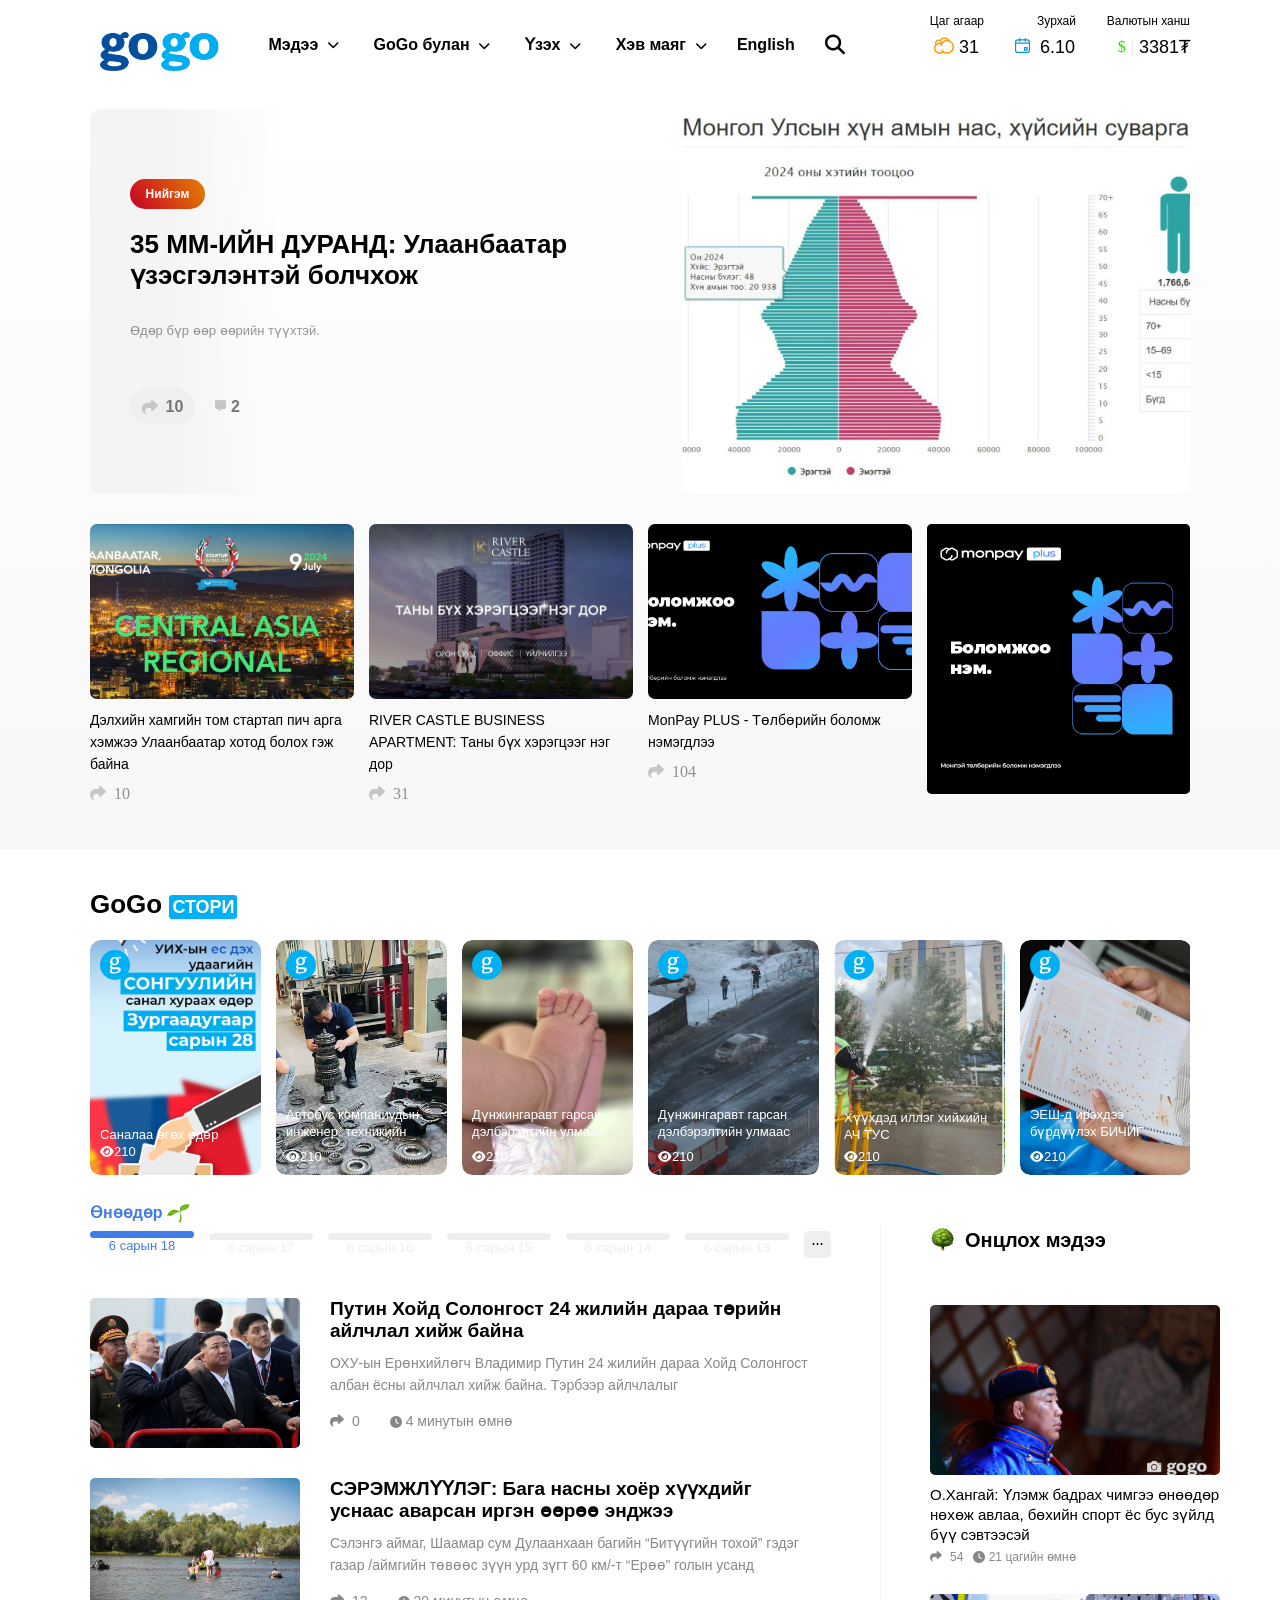
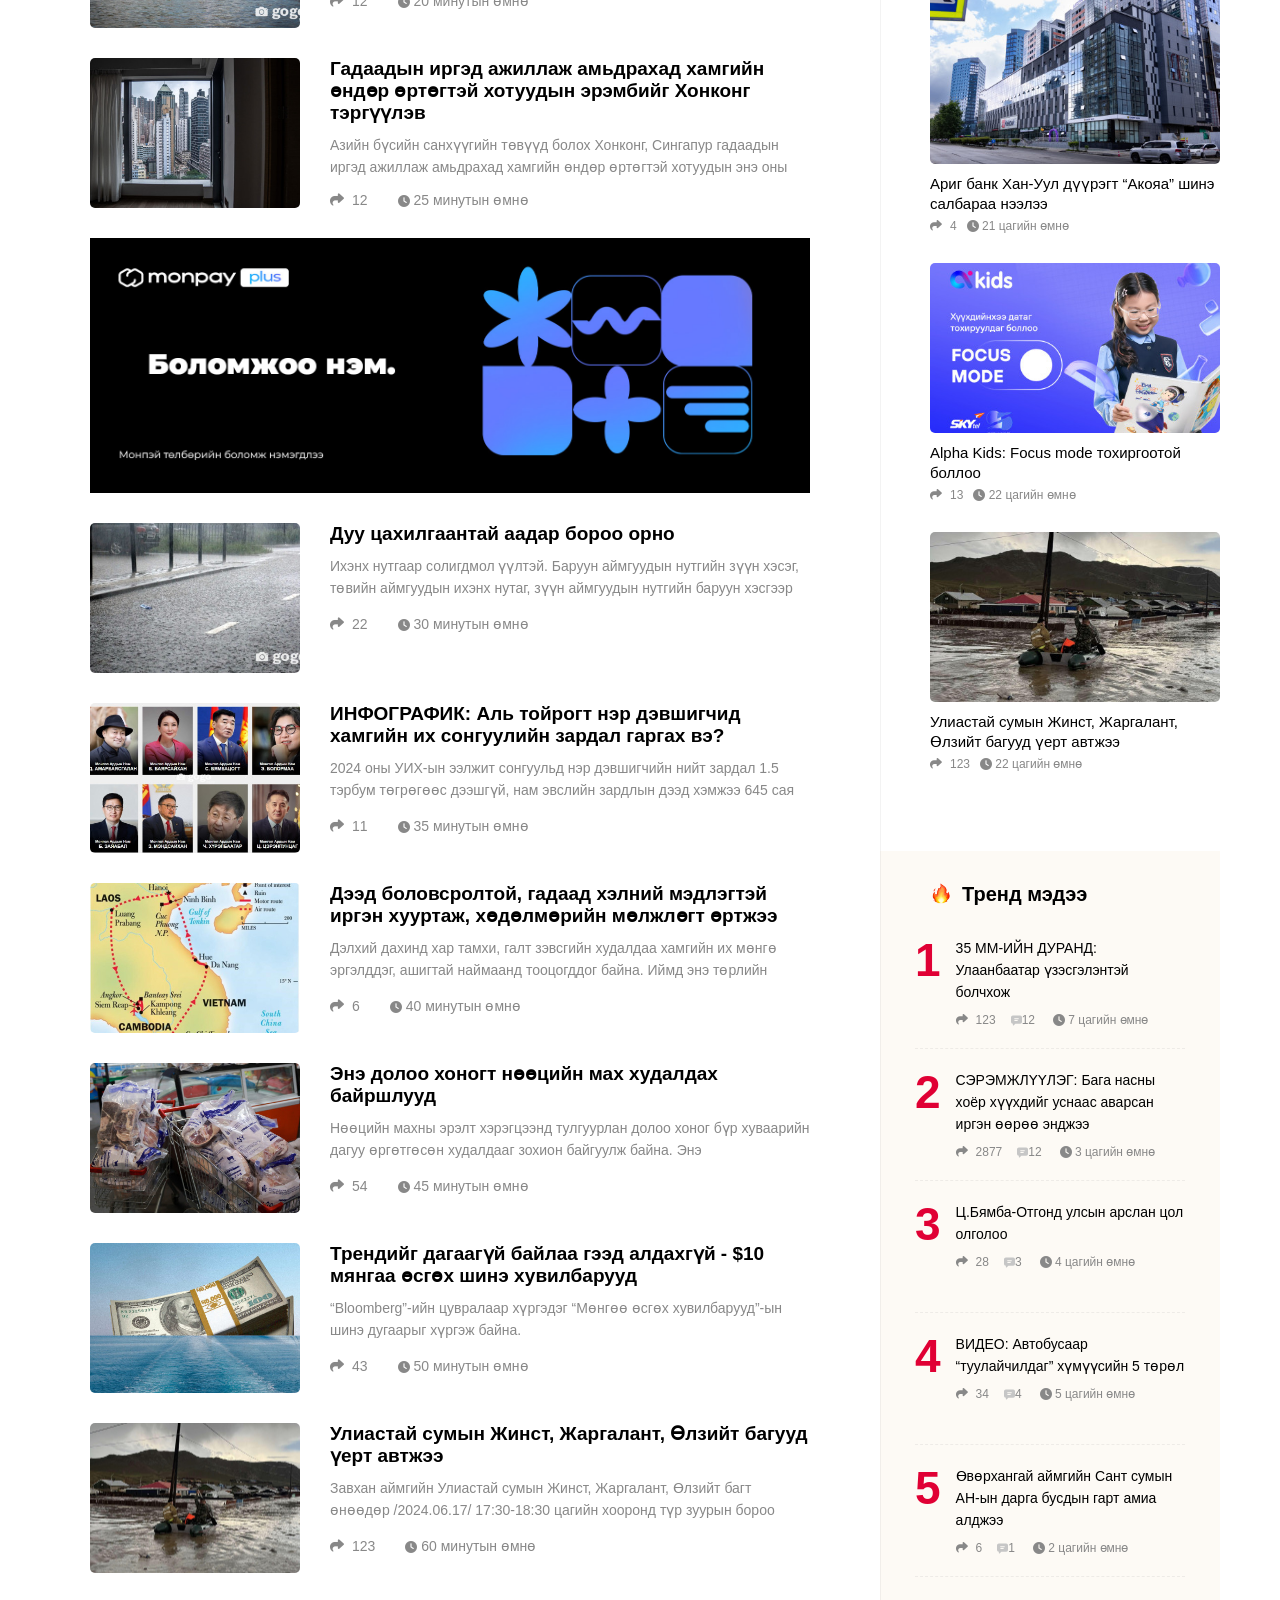
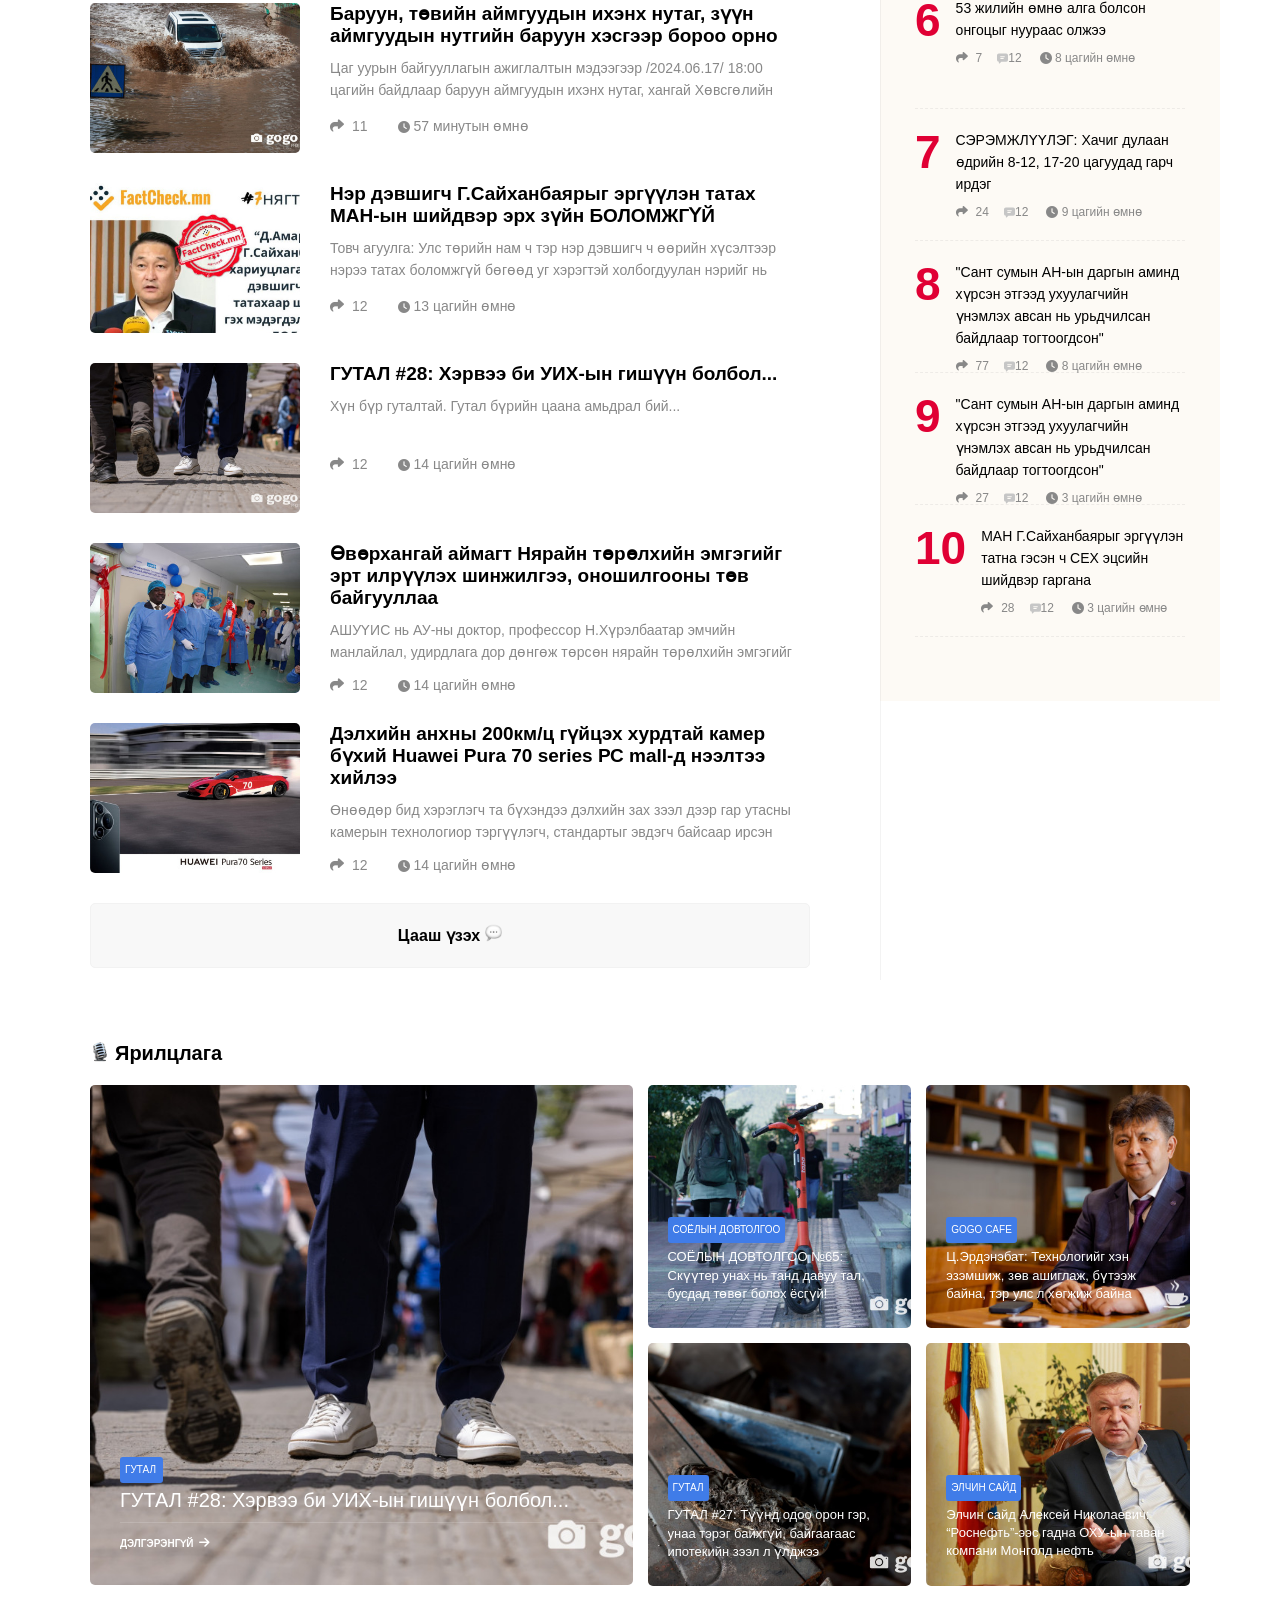
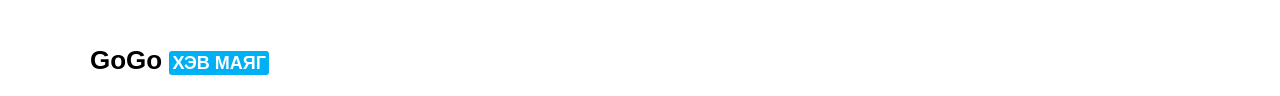
==== commit 2ef63576: "lay10" ====
--- a/gogo.html
+++ b/gogo.html
@@ -1188,6 +1188,67 @@
           </div>
         </div>
       </div>
+      <div class="layout9">
+        <div class="layout9-head">
+          <img id="interview-logo" src="interview-head.png" alt="" /><span>
+            Ярилцлага
+          </span>
+        </div>
+        <div class="view-container">
+          <div class="interview-left">
+            <img id="view1-img" src="view1.jpg" alt="" />
+            <div class="interview-left-text">
+              <div class="view-left-head1">ГУТАЛ</div>
+              <div class="view-left-text">
+                ГУТАЛ #28: Хэрвээ би УИХ-ын гишүүн болбол...
+              </div>
+              <div class="view-left-bot">
+                Дэлгэрэнгүй
+                <span><i class="fa-solid fa-arrow-right view-arrow"></i></span>
+              </div>
+            </div>
+          </div>
+          <div class="interview-right">
+            <div class="view-right1">
+              <img id="view-r1-img" src="view-r1.jpeg" alt="" />
+              <div class="view-right-head1">Соёлын довтолгоо</div>
+              <div class="view-right-text">
+                СОЁЛЫН ДОВТОЛГОО №65: Скүүтер унах нь танд давуу тал, бусдад
+                төвөг болох ёсгүй!
+              </div>
+            </div>
+            <div class="view-right1">
+              <img id="view-r1-img" src="view-r2.jpg" alt="" />
+              <div class="view-right-head1">GoGo Cafe</div>
+              <div class="view-right-text">
+                Ц.Эрдэнэбат: Технологийг хэн эзэмшиж, зөв ашиглаж, бүтээж байна,
+                тэр улс л хөгжиж байна
+              </div>
+            </div>
+            <div class="view-right1">
+              <img id="view-r1-img" src="view-r3.jpeg" alt="" />
+              <div class="view-right-head1">ГУТАЛ</div>
+              <div class="view-right-text">
+                ГУТАЛ #27: Түүнд одоо орон гэр, унаа тэрэг байхгүй, байгаагаас
+                ипотекийн зээл л үлджээ
+              </div>
+            </div>
+            <div class="view-right1">
+              <img id="view-r1-img" src="view-r4.jpg" alt="" />
+              <div class="view-right-head2">Элчин сайд</div>
+              <div class="view-right-text">
+                Элчин сайд Алексей Николаевич: “Роснефть”-ээс гадна ОХУ-ын таван
+                компани Монголд нефть нийлүүлэхэд бэлэн
+              </div>
+            </div>
+          </div>
+        </div>
+      </div>
+      <div class="layout10">
+        <div class="gogo-story-logo lay10-logo">
+          GoGo <span class="story-h">ХЭВ МАЯГ</span>
+        </div>
+      </div>
     </div>
   </body>
 </html>
--- a/gogo.css
+++ b/gogo.css
@@ -1703,4 +1703,199 @@
   .news-trend:hover .trend-t {
     opacity: 0.6;
   }
-}
+  .layout9 {
+    margin-top: 60px;
+    display: flex;
+    position: relative;
+    width: 1100px;
+    flex-direction: column;
+  }
+  .view-container {
+    display: flex;
+    gap: 15px;
+    width: 1100px;
+  }
+  .layout9-head {
+    display: flex;
+    align-items: center;
+    font: normal 20px / 22px Helvetica Neue, sans-serif, Arial;
+    font-weight: 700;
+    margin-bottom: 20px;
+    cursor: pointer;
+  }
+  .layout9-head:hover {
+    color: #044f9c;
+  }
+  #interview-logo {
+    width: 20px;
+    height: 25px;
+    margin-right: 5px;
+  }
+  .interview-left {
+    width: 542.5px;
+    height: 500px;
+    display: flex;
+    position: relative;
+    overflow: hidden;
+    border-radius: 5px;
+    cursor: pointer;
+  }
+  #view1-img {
+    width: 100%;
+    height: 100%;
+    object-fit: cover;
+    object-position: top center;
+    transition: all 0.3s;
+  }
+  .interview-left-text {
+    display: flex;
+    position: absolute;
+    width: 482.5px;
+    padding: 30px;
+    z-index: 10;
+    bottom: 0px;
+    flex-direction: column;
+    cursor: pointer;
+  }
+  .view-left-head1 {
+    width: 32.6px;
+    height: 22px;
+    background-color: #407ce8;
+    color: #fff;
+    text-transform: uppercase;
+    padding: 2px 5px;
+    border-radius: 3px;
+    margin-bottom: 5px;
+    font: normal 10px / 22px Helvetica Neue, sans-serif, Arial;
+    font-weight: 500;
+  }
+  .view-left-text {
+    font-family: Helvetica Neue, sans-serif;
+    color: #fff;
+    font-size: 20px;
+    font-weight: 500;
+  }
+  .view-left-bot {
+    color: #fff;
+    padding-top: 10px;
+    border-top: 1px solid hsla(0, 0%, 100%, 0.15);
+    font-size: 10px;
+    font: normal 10px / 22px Helvetica Neue, sans-serif, Arial;
+    text-transform: uppercase;
+    font-weight: 600;
+    margin-top: 10px;
+    padding-top: 10px;
+  }
+  .view-arrow {
+    margin-left: 3px;
+    transition: all 0.3s;
+  }
+  .interview-left:hover #view1-img {
+    transform: scale(1.1);
+  }
+  .interview-left:hover .view-left-head1 {
+    opacity: 0.8;
+  }
+  .interview-left:hover .view-left-text {
+    opacity: 0.8;
+  }
+  .interview-left:hover .view-arrow {
+    margin-left: 10px;
+  }
+  .interview-right {
+    width: 542.5px;
+    height: 500px;
+    display: flex;
+    flex-wrap: wrap;
+    gap: 15px;
+  }
+  .view-right1 {
+    width: 263.75px;
+    height: 243px;
+    display: flex;
+    position: relative;
+    overflow: hidden;
+    border-radius: 5px;
+    cursor: pointer;
+  }
+  #view-r1-img {
+    width: 100%;
+    height: 100%;
+    object-fit: cover;
+    object-position: top center;
+    transition: all 0.3s;
+  }
+  .view-right-head1 {
+    display: flex;
+    position: absolute;
+    background-color: #407ce8;
+    color: #fff;
+    text-transform: uppercase;
+    padding: 2px 5px;
+    border-radius: 3px;
+    margin-bottom: 5px;
+    font: normal 10px / 22px Helvetica Neue, sans-serif, Arial;
+    font-weight: 500;
+    left: 20px;
+    bottom: 80px;
+  }
+  .view-right-head2 {
+    display: flex;
+    position: absolute;
+    background-color: #407ce8;
+    color: #fff;
+    text-transform: uppercase;
+    padding: 2px 5px;
+    border-radius: 3px;
+    margin-bottom: 5px;
+    font: normal 10px / 22px Helvetica Neue, sans-serif, Arial;
+    font-weight: 500;
+    left: 20px;
+    bottom: 80px;
+    transition: all 0.3s;
+  }
+  .view-right-text {
+    width: 223.75px;
+    display: flex;
+    position: absolute;
+    max-height: 55px;
+    font-family: Helvetica Neue, sans-serif;
+    color: #fff;
+    font-weight: 400;
+    font-size: 13px;
+    bottom: 25px;
+    line-height: 1.4;
+    left: 20px;
+    overflow: hidden;
+    transition: all 0.3s;
+  }
+  .view-right1:hover #view-r1-img {
+    transform: scale(1.1);
+  }
+  .view-right1:hover .view-right-head1 {
+    opacity: 0.8;
+  }
+  .view-right1:hover .view-right-head2 {
+    opacity: 0.8;
+  }
+  .view-right1:hover .view-right-text {
+    max-height: 75px;
+  }
+  .view-right1:hover .view-right-head2 {
+    bottom: 100px;
+  }
+  .layout10 {
+    width: 1100px;
+    display: flex;
+    margin-top: 60px;
+  }
+  .gogo-story-logo {
+    cursor: pointer;
+  }
+  .lay10-logo {
+    margin-bottom: 20px;
+  }
+  .lay10-logo:hover {
+    color: #044f9c;
+  }
+}
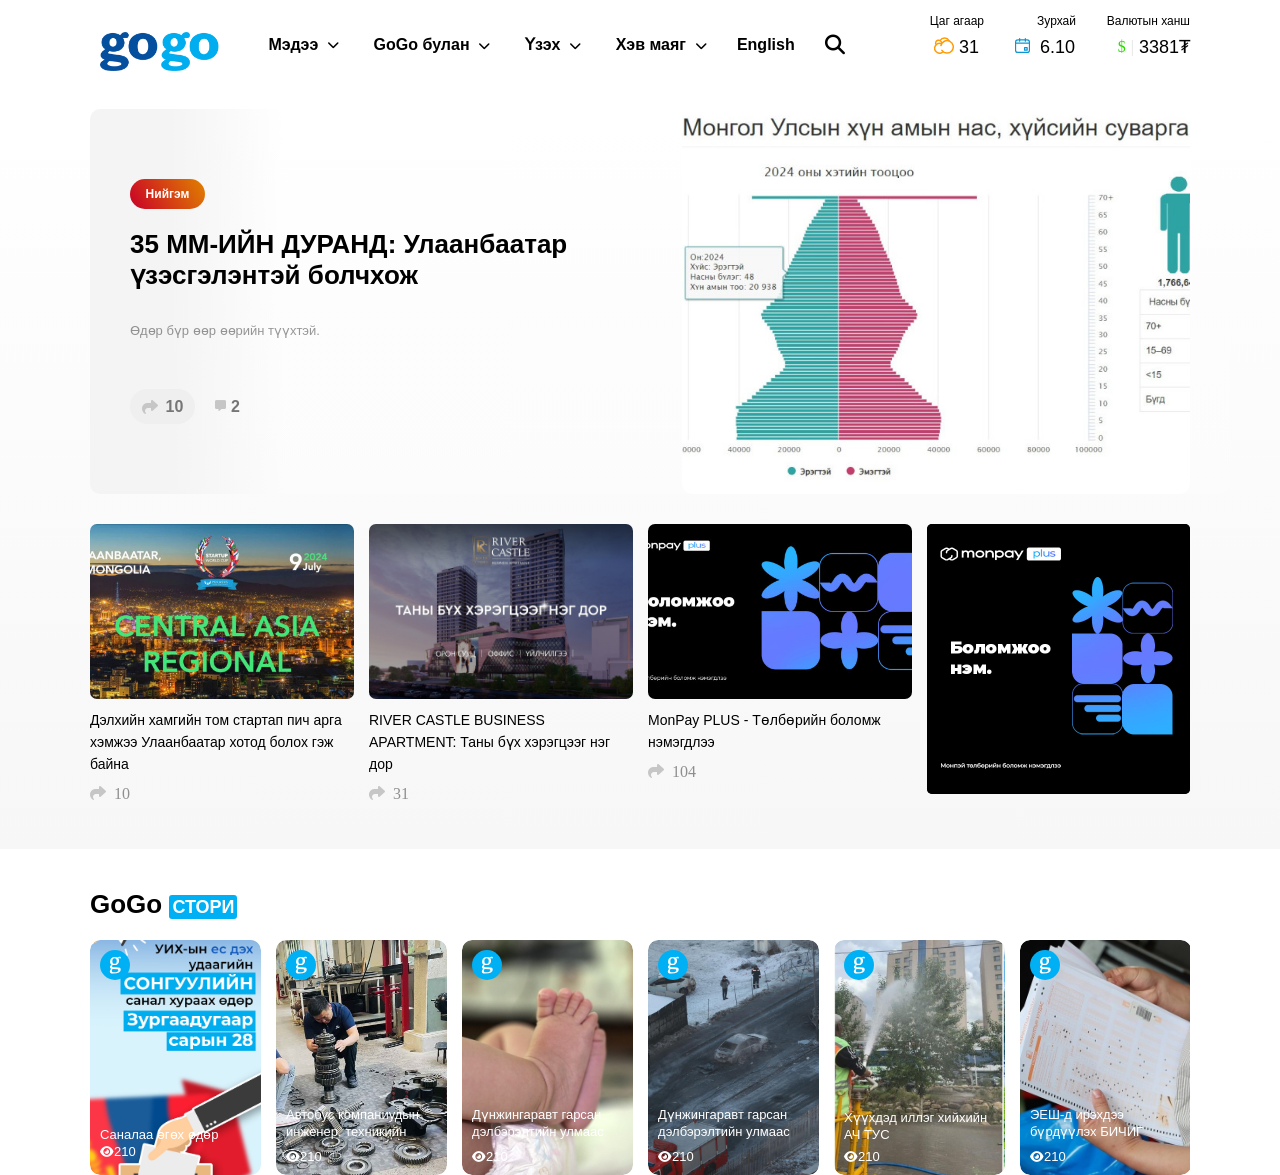
==== commit 2956d02c: "responsive fiex" ====
--- a/gogo.html
+++ b/gogo.html
@@ -426,7 +426,7 @@
           </div>
         </div>
       </div>
-      <div class="layout8">
+      <!-- <div class="layout8">
         <div class="layout8-left">
           <div class="calendar">
             <div class="calendar-head">
@@ -436,7 +436,6 @@
                 alt=""
               />
             </div>
-
             <div class="calendar-days">
               <div class="today">
                 <div class="bold-line"></div>
@@ -1187,8 +1186,8 @@
             </div>
           </div>
         </div>
-      </div>
-      <div class="layout9">
+      </div> -->
+      <!-- <div class="layout9">
         <div class="layout9-head">
           <img id="interview-logo" src="interview-head.png" alt="" /><span>
             Ярилцлага
@@ -1248,7 +1247,496 @@
         <div class="gogo-story-logo lay10-logo">
           GoGo <span class="story-h">ХЭВ МАЯГ</span>
         </div>
+        <div class="lay10-container">
+          <div class="style">
+            <div class="style-img">
+              <img id="style1-img" src="style1.jpg" alt="" />
+              <div class="style-border">
+                Унших
+                <span><i class="fa-solid fa-arrow-right"></i></span>
+              </div>
+            </div>
+            <div class="style-bot">
+              <div class="style-text">Хятадын хуурамч хот</div>
+              <div class="style-icon">
+                <div class="style-icon1">
+                  <i class="share-right fas fa-share"></i>15
+                </div>
+                <div class="style-icon2">
+                  <img id="style-comment" src="trend-comment.svg" alt="" />
+                  2
+                </div>
+              </div>
+            </div>
+          </div>
+          <div class="style">
+            <div class="style-img">
+              <img id="style1-img" src="style2.jpg" alt="" />
+              <div class="style-border">
+                Унших
+                <span><i class="fa-solid fa-arrow-right"></i></span>
+              </div>
+            </div>
+            <div class="style-bot">
+              <div class="style-text">
+                Гар утсан дээрх ажлын App-уудаа устгахаас таны амралт эхэлнэ
+              </div>
+              <div class="style-icon">
+                <div class="style-icon1">
+                  <i class="share-right fas fa-share"></i>3
+                </div>
+                <div class="style-icon2">
+                  <img id="style-comment" src="trend-comment.svg" alt="" />
+                  4
+                </div>
+              </div>
+            </div>
+          </div>
+          <div class="style">
+            <div class="style-img">
+              <img id="style1-img" src="style3.jpg" alt="" />
+              <div class="style-border">
+                Унших
+                <span><i class="fa-solid fa-arrow-right"></i></span>
+              </div>
+            </div>
+            <div class="style-bot">
+              <div class="style-text">
+                Хоолны жор: Өглөөний цайндаа ӨРӨМТЭЙ ШАРВИН
+              </div>
+              <div class="style-icon">
+                <div class="style-icon1">
+                  <i class="share-right fas fa-share"></i>153
+                </div>
+                <div class="style-icon2">
+                  <img id="style-comment" src="trend-comment.svg" alt="" />
+                  24
+                </div>
+              </div>
+            </div>
+          </div>
+          <div class="style">
+            <div class="style-img">
+              <img id="style1-img" src="style4.jpeg" alt="" />
+              <div class="style-border">
+                Унших
+                <span><i class="fa-solid fa-arrow-right"></i></span>
+              </div>
+            </div>
+            <div class="style-bot">
+              <div class="style-text">Хүүхдийг наршихаас сэргийлэх аргууд</div>
+              <div class="style-icon">
+                <div class="style-icon1">
+                  <i class="share-right fas fa-share"></i>6
+                </div>
+                <div class="style-icon2">
+                  <img id="style-comment" src="trend-comment.svg" alt="" />
+                  4
+                </div>
+              </div>
+            </div>
+          </div>
+        </div>
       </div>
+      <div class="layout10">
+        <div class="gogo-story-logo lay10-logo lay11-logo">
+          <span><img id="techno-logo" src="techno-logo.png" alt="" /></span>
+          Технологи
+        </div>
+        <div class="lay11-container">
+          <div class="techno">
+            <div class="techno-img">
+              <img id="techno1-img" src="techno1.jpg" alt="" />
+              <div class="techno-border">
+                Унших
+                <span><i class="fa-solid fa-arrow-right"></i></span>
+              </div>
+            </div>
+            <div class="style-bot">
+              <div class="style-text">
+                Deloitte: 2030 он гэхэд дэлхий даяар нийт 31.1 сая цахилгаан
+                автомашин борлуулагдана
+              </div>
+              <div class="style-icon">
+                <div class="style-icon1">
+                  <i class="share-right fas fa-share"></i>4
+                </div>
+                <div class="style-icon2">
+                  <img id="style-comment" src="trend-comment.svg" alt="" />
+                  5
+                </div>
+              </div>
+            </div>
+          </div>
+          <div class="techno">
+            <div class="techno-img">
+              <img id="techno1-img" src="techno2.jpg" alt="" />
+              <div class="techno-border">
+                Унших
+                <span><i class="fa-solid fa-arrow-right"></i></span>
+              </div>
+            </div>
+            <div class="style-bot">
+              <div class="style-text">
+                “iPhone”, “ChatGPT”-ийн интеграц дээр “Apple”, “OpenAI” ямар
+                тохироо хийв?
+              </div>
+              <div class="style-icon">
+                <div class="style-icon1">
+                  <i class="share-right fas fa-share"></i>23
+                </div>
+                <div class="style-icon2">
+                  <img id="style-comment" src="trend-comment.svg" alt="" />
+                  24
+                </div>
+              </div>
+            </div>
+          </div>
+          <div class="techno">
+            <div class="techno-img">
+              <img id="techno1-img" src="techno3.jpg" alt="" />
+              <div class="techno-border">
+                Унших
+                <span><i class="fa-solid fa-arrow-right"></i></span>
+              </div>
+            </div>
+            <div class="style-bot">
+              <div class="style-text">
+                БНСУ зэвсгийг АНУ-аас илүү хурдан, бас илүү хямдаар үйлдвэрлэж
+                байна
+              </div>
+              <div class="style-icon">
+                <div class="style-icon1">
+                  <i class="share-right fas fa-share"></i>5
+                </div>
+                <div class="style-icon2">
+                  <img id="style-comment" src="trend-comment.svg" alt="" />
+                  2
+                </div>
+              </div>
+            </div>
+          </div>
+          <div class="techno">
+            <div class="techno-img">
+              <img id="techno1-img" src="techno4.jpg" alt="" />
+              <div class="techno-border">
+                Унших
+                <span><i class="fa-solid fa-arrow-right"></i></span>
+              </div>
+            </div>
+            <div class="style-bot">
+              <div class="style-text">
+                “Apple” удаан хүлээлгэсэн хиймэл оюуны функцүүд, “Apple
+                Intelligence”...
+              </div>
+              <div class="style-icon">
+                <div class="style-icon1">
+                  <i class="share-right fas fa-share"></i>6
+                </div>
+                <div class="style-icon2">
+                  <img id="style-comment" src="trend-comment.svg" alt="" />
+                  5
+                </div>
+              </div>
+            </div>
+          </div>
+        </div>
+      </div>
+      <div class="layout10">
+        <div class="gogo-story-logo lay10-logo lay11-logo">
+          <span><img id="techno-logo" src="comic-logo.png" alt="" /></span>
+          Комик
+        </div>
+        <div class="lay11-container">
+          <div class="comic">
+            <div class="comic-img">
+              <img id="techno1-img" src="comic1.jpeg" alt="" />
+              <div class="techno-border">
+                Унших
+                <span><i class="fa-solid fa-arrow-right"></i></span>
+              </div>
+            </div>
+            <div class="comic-bot">
+              <div class="style-text">
+                Deloitte: 2030 он гэхэд дэлхий даяар нийт 31.1 сая цахилгаан
+                автомашин борлуулагдана
+              </div>
+              <div class="style-icon">
+                <div class="style-icon1">
+                  <i class="share-right fas fa-share"></i>4
+                </div>
+                <div class="style-icon2">
+                  <img id="style-comment" src="trend-comment.svg" alt="" />
+                  5
+                </div>
+              </div>
+            </div>
+          </div>
+          <div class="comic">
+            <div class="comic-img">
+              <img id="techno1-img" src="comic2.jpeg" alt="" />
+              <div class="techno-border">
+                Унших
+                <span><i class="fa-solid fa-arrow-right"></i></span>
+              </div>
+            </div>
+            <div class="comic-bot">
+              <div class="style-text">
+                “iPhone”, “ChatGPT”-ийн интеграц дээр “Apple”, “OpenAI” ямар
+                тохироо хийв?
+              </div>
+              <div class="style-icon">
+                <div class="style-icon1">
+                  <i class="share-right fas fa-share"></i>23
+                </div>
+                <div class="style-icon2">
+                  <img id="style-comment" src="trend-comment.svg" alt="" />
+                  24
+                </div>
+              </div>
+            </div>
+          </div>
+        </div>
+      </div>
+      <div class="layout11">
+        <div class="section11">
+          <div class="gogo-story-logo lay10-logo lay12-logo">
+            <span><img id="techno-logo" src="play.svg" alt="" /></span>
+            Үзэх
+          </div>
+          <div class="lay11-container">
+            <div class="techno">
+              <div class="techno-img">
+                <img id="techno1-img" src="play1.jpg" alt="" />
+                <div class="techno-border">
+                  Унших
+                  <span><i class="fa-solid fa-arrow-right"></i></span>
+                </div>
+              </div>
+              <div class="style-bot">
+                <div class="play-text">
+                  "Сонгуультай холбоотой илт худал, хууль бус мэдээллийг Мета
+                  компанид хүргүүлж байна"
+                </div>
+                <div class="style-icon">
+                  <div class="style-icon1">
+                    <i class="share-right fas fa-share"></i>4
+                  </div>
+                  <div class="style-icon2">
+                    <img id="style-comment" src="trend-comment.svg" alt="" />
+                    5
+                  </div>
+                </div>
+              </div>
+            </div>
+            <div class="techno">
+              <div class="techno-img">
+                <img id="techno1-img" src="play2.jpg" alt="" />
+                <div class="techno-border">
+                  Унших
+                  <span><i class="fa-solid fa-arrow-right"></i></span>
+                </div>
+              </div>
+              <div class="style-bot">
+                <div class="play-text">
+                  Хөвсгөл аймагт үүлэнд зориудаар нөлөөлж бороо оруулжээ
+                </div>
+                <div class="style-icon">
+                  <div class="style-icon1">
+                    <i class="share-right fas fa-share"></i>2
+                  </div>
+                  <div class="style-icon2">
+                    <img id="style-comment" src="trend-comment.svg" alt="" />
+                    4
+                  </div>
+                </div>
+              </div>
+            </div>
+            <div class="techno">
+              <div class="techno-img">
+                <img id="techno1-img" src="play3.jpg" alt="" />
+                <div class="techno-border">
+                  Унших
+                  <span><i class="fa-solid fa-arrow-right"></i></span>
+                </div>
+              </div>
+              <div class="style-bot">
+                <div class="play-text">
+                  Хүн худалдаалах гэмт хэрэгт өртсөн хүүхдэд үйлчилгээ үзүүлэх
+                  хамтарсан баг...
+                </div>
+                <div class="style-icon">
+                  <div class="style-icon1">
+                    <i class="share-right fas fa-share"></i>1
+                  </div>
+                  <div class="style-icon2">
+                    <img id="style-comment" src="trend-comment.svg" alt="" />
+                    3
+                  </div>
+                </div>
+              </div>
+            </div>
+            <div class="techno">
+              <div class="techno-img">
+                <img id="techno1-img" src="play4.jpg" alt="" />
+                <div class="techno-border">
+                  Унших
+                  <span><i class="fa-solid fa-arrow-right"></i></span>
+                </div>
+              </div>
+              <div class="style-bot">
+                <div class="play-text">
+                  Метро барих зөвлөх үйлчилгээг БНСУ-ын "Dohwa Engineering"
+                  компани үзүүлнэ
+                </div>
+                <div class="style-icon">
+                  <div class="style-icon1">
+                    <i class="share-right fas fa-share"></i>0
+                  </div>
+                  <div class="style-icon2">
+                    <img id="style-comment" src="trend-comment.svg" alt="" />
+                    5
+                  </div>
+                </div>
+              </div>
+            </div>
+          </div>
+          <div class="lay11-container sec2">
+            <div class="techno">
+              <div class="techno-img">
+                <img id="techno1-img" src="play5.jpg" alt="" />
+                <div class="techno-border">
+                  Унших
+                  <span><i class="fa-solid fa-arrow-right"></i></span>
+                </div>
+              </div>
+              <div class="style-bot">
+                <div class="play-text">
+                  35 ММ-ИЙН ДУРАНД: Улаанбаатар үзэсгэлэнтэй болчхож
+                </div>
+                <div class="style-icon">
+                  <div class="style-icon1">
+                    <i class="share-right fas fa-share"></i>4
+                  </div>
+                  <div class="style-icon2">
+                    <img id="style-comment" src="trend-comment.svg" alt="" />
+                    2
+                  </div>
+                </div>
+              </div>
+            </div>
+            <div class="techno">
+              <div class="techno-img">
+                <img id="techno1-img" src="pla6.jpg" alt="" />
+                <div class="techno-border">
+                  Унших
+                  <span><i class="fa-solid fa-arrow-right"></i></span>
+                </div>
+              </div>
+              <div class="style-bot">
+                <div class="play-text">
+                  Сонгуулийн сурталчилгааны самбараас хүн бүр мэдээлэл авах
+                  БОЛОМЖГҮЙ байна
+                </div>
+                <div class="style-icon">
+                  <div class="style-icon1">
+                    <i class="share-right fas fa-share"></i>2
+                  </div>
+                  <div class="style-icon2">
+                    <img id="style-comment" src="trend-comment.svg" alt="" />
+                    2
+                  </div>
+                </div>
+              </div>
+            </div>
+            <div class="techno">
+              <div class="techno-img">
+                <img id="techno1-img" src="play7.jpg" alt="" />
+                <div class="techno-border">
+                  Унших
+                  <span><i class="fa-solid fa-arrow-right"></i></span>
+                </div>
+              </div>
+              <div class="style-bot">
+                <div class="play-text">
+                  35 ММ-ИЙН ДУРАНД: Хот нь цэвэрхэн, хүмүүс нь жаргалтай ЭРДЭНЭТ
+                </div>
+                <div class="style-icon">
+                  <div class="style-icon1">
+                    <i class="share-right fas fa-share"></i>1
+                  </div>
+                  <div class="style-icon2">
+                    <img id="style-comment" src="trend-comment.svg" alt="" />
+                    5
+                  </div>
+                </div>
+              </div>
+            </div>
+            <div class="techno">
+              <div class="techno-img">
+                <img id="techno1-img" src="play8.jpg" alt="" />
+                <div class="techno-border">
+                  Унших
+                  <span><i class="fa-solid fa-arrow-right"></i></span>
+                </div>
+              </div>
+              <div class="style-bot">
+                <div class="play-text">
+                  ФОТО: Сэлбийн мөс эрчимтэй хайлж байна
+                </div>
+                <div class="style-icon">
+                  <div class="style-icon1">
+                    <i class="share-right fas fa-share"></i>6
+                  </div>
+                  <div class="style-icon2">
+                    <img id="style-comment" src="trend-comment.svg" alt="" />
+                    5
+                  </div>
+                </div>
+              </div>
+            </div>
+          </div>
+        </div>
+      </div>
+      <div class="footer">
+        <div class="footer-top">
+          <img id="footer-logo" src="footer-logo.png" alt="" />
+          <div class="footer-right">
+            <div class="foot-right">
+              <div class="foot">
+                <img id="foot1" src="foot1.png" alt="" /> Бидний тухай
+              </div>
+              <div class="foot">
+                <img id="foot1" src="foo2.png" alt="" />
+                Сурталчилгаа байршуулах
+              </div>
+              <div class="foot">
+                <img id="foot1" src="foot3.png" alt="" /> Редакцийн ёс зүй
+              </div>
+              <div class="foot">
+                <img id="foot1" src="foot4.png" alt="" /> Нууцлалын бодлого
+              </div>
+            </div>
+            <div class="foot-right1">
+              <div class="foot">
+                <img id="foot1" src="foot5.png" alt="" /> Холбоо барих
+              </div>
+            </div>
+          </div>
+        </div>
+        <div class="footer-mid"></div>
+        <div class="footer-bot">
+          <div class="footer-bot-l">
+            © 2007 - 2024 Монгол Контент ХХК • Бүх эрх хуулиар хамгаалагдсан
+          </div>
+          <div class="footer-bot-r">
+            <i class="fa-brands fa-facebook-f"></i>
+            <i class="fa-brands fa-twitter"></i
+            ><i class="fa-brands fa-youtube"></i
+            ><i class="fa-brands fa-instagram"></i>
+          </div>
+        </div>
+      </div> -->
     </div>
   </body>
 </html>
--- a/gogo.css
+++ b/gogo.css
@@ -424,10 +424,63 @@
   color: #fff;
   font-family: Helvetica Neue, sans-serif, Arial;
 }
+.news-right {
+  display: none;
+}
 #g-logo {
   width: 30px;
   height: 30px;
 }
+.calendar {
+  display: none;
+}
+.layout8 {
+  width: 100vw;
+}
+.layout8-left {
+  display: flex;
+  flex-direction: column;
+  width: 100vw;
+}
+.news-left {
+  display: flex;
+  width: 100%;
+  flex-direction: column;
+  gap: 15px;
+  margin-top: 15px;
+}
+.l-news {
+  width: 100%;
+  display: flex;
+  padding-left: 15px;
+  padding-right: 15px;
+}
+.l-news-hover {
+  display: none;
+}
+.l-news-t {
+  display: none;
+}
+.l-news-img {
+  width: 105px;
+  height: 110px;
+  border-radius: 5px;
+  overflow: hidden;
+}
+#l-news-img {
+  width: 100%;
+  height: 100%;
+  object-fit: cover;
+}
+.l-news-text {
+  display: flex;
+  flex-direction: column;
+  width: auto;
+}
+.l-news-head {
+  width: 100%;
+}
+
 @media only screen and (min-width: 900px) {
   body {
     margin: 0px;
@@ -1018,6 +1071,7 @@
   .lay6-animate {
     display: flex;
   }
+
   .lay6-rightside-text {
     display: flex;
   }
@@ -1172,6 +1226,9 @@
       opacity: 1;
     }
   }
+  .phone-banners {
+    display: none;
+  }
   .layout7 {
     width: 1100px;
     display: flex;
@@ -1264,6 +1321,9 @@
     position: relative;
     width: 720px;
   }
+  .calendar {
+    display: block;
+  }
   .calendar-head {
     font: normal 16px / 22px Helvetica Neue, sans-serif, Arial;
     color: #407ce8;
@@ -1344,6 +1404,7 @@
     width: 720px;
     cursor: pointer;
     margin-bottom: 30px;
+    padding: 0px;
   }
   .l-news-img {
     width: 210px;
@@ -1410,6 +1471,7 @@
     margin-bottom: 15px;
     color: #888;
     overflow: hidden;
+    display: flex;
   }
   .l-news-icon {
     display: flex;
@@ -1888,6 +1950,7 @@
     width: 1100px;
     display: flex;
     margin-top: 60px;
+    flex-direction: column;
   }
   .gogo-story-logo {
     cursor: pointer;
@@ -1898,4 +1961,289 @@
   .lay10-logo:hover {
     color: #044f9c;
   }
-}
+  .lay10-container {
+    width: 1100px;
+    height: 360px;
+    display: flex;
+    gap: 15px;
+  }
+  .style {
+    width: 269.5px;
+    height: 360px;
+    display: flex;
+    flex-direction: column;
+    border-radius: 5px;
+    overflow: hidden;
+    border: 1px solid rgba(34, 34, 34, 0.1);
+    cursor: pointer;
+  }
+  .style-img {
+    width: 269.5px;
+    height: 230px;
+    display: flex;
+    position: relative;
+    overflow: hidden;
+  }
+  #style1-img {
+    width: 100%;
+    height: 100%;
+    transition: all 0.3s;
+    object-fit: cover;
+  }
+  .style-border {
+    width: 100%;
+    height: 100%;
+    display: flex;
+    justify-content: center;
+    align-items: center;
+    position: absolute;
+    background: rgba(34, 34, 34, 0.5);
+    opacity: 1;
+    font: normal 16px Helvetica Neue, sans-serif, Arial;
+    font-weight: 500;
+    color: white;
+    opacity: 0;
+    transition: all 0.3s;
+  }
+  .style-text {
+    width: 247.5;
+    height: 72px;
+    font: normal 16px / 24px Helvetica Neue, sans-serif, Arial;
+    padding: 10px;
+  }
+  .style-icon {
+    display: flex;
+    padding-left: 10px;
+  }
+  .style-icon1 {
+    color: #888;
+    font: normal 12px / 22px Helvetica Neue, sans-serif, Arial;
+    margin-right: 25px;
+  }
+  .style-icon2 {
+    color: #888;
+    font: normal 12px / 22px Helvetica Neue, sans-serif, Arial;
+    display: flex;
+    align-items: center;
+  }
+  .style-bot {
+    display: flex;
+    flex-direction: column;
+    width: 269.5px;
+    height: 130px;
+    transition: all 0.3s;
+  }
+  #style-comment {
+    width: 12px;
+    height: 11px;
+    margin-right: 10px;
+  }
+  .style:hover .style-bot {
+    background-color: rgba(0, 0, 0, 0.02);
+  }
+  .style-img:hover #style1-img {
+    transform: scale(1.1);
+  }
+  .style-img:hover .style-border {
+    opacity: 1;
+  }
+
+  #techno-logo {
+    width: 23px;
+    height: 25px;
+    margin-right: 10px;
+    display: flex;
+    align-items: bottom;
+  }
+  .lay11-logo {
+    display: flex;
+    align-items: center;
+    font-size: 20px;
+  }
+  .lay11-container {
+    width: 1100px;
+    height: 300px;
+    display: flex;
+    gap: 15px;
+  }
+  .techno {
+    width: 269.5px;
+    height: 300px;
+    display: flex;
+    flex-direction: column;
+    border-radius: 5px;
+    overflow: hidden;
+    border: 1px solid rgba(34, 34, 34, 0.1);
+    cursor: pointer;
+  }
+  .techno-img {
+    width: 269.5px;
+    height: 170px;
+    display: flex;
+    position: relative;
+    overflow: hidden;
+  }
+  #techno1-img {
+    width: 100%;
+    height: 100%;
+    transition: all 0.3s;
+    object-fit: cover;
+  }
+  .techno-border {
+    width: 100%;
+    height: 100%;
+    display: flex;
+    justify-content: center;
+    align-items: center;
+    position: absolute;
+    background: rgba(34, 34, 34, 0.5);
+    opacity: 1;
+    font: normal 16px Helvetica Neue, sans-serif, Arial;
+    font-weight: 500;
+    color: white;
+    opacity: 0;
+    transition: all 0.3s;
+  }
+  .techno:hover .style-bot {
+    background-color: rgba(0, 0, 0, 0.02);
+  }
+  .techno-img:hover #techno1-img {
+    transform: scale(1.1);
+  }
+  .techno-img:hover .techno-border {
+    opacity: 1;
+  }
+  .comic {
+    width: 554px;
+    height: 300px;
+    display: flex;
+    flex-direction: column;
+    border-radius: 5px;
+    overflow: hidden;
+    border: 1px solid rgba(34, 34, 34, 0.1);
+    cursor: pointer;
+  }
+  .comic-img {
+    width: 554px;
+    height: 170px;
+    display: flex;
+    position: relative;
+    overflow: hidden;
+  }
+  .comic:hover .comic-bot {
+    background-color: rgba(0, 0, 0, 0.02);
+  }
+  .comic-img:hover #techno1-img {
+    transform: scale(1.1);
+  }
+  .comic-img:hover .techno-border {
+    opacity: 1;
+  }
+  .comic-bot {
+    display: flex;
+    flex-direction: column;
+    width: 554px;
+    height: 130px;
+    transition: all 0.3s;
+  }
+  .layout11 {
+    margin-top: 60px;
+    width: 100%;
+    background-color: #1a1a1a;
+    display: flex;
+    flex-direction: column;
+    align-items: center;
+  }
+  .section11 {
+    margin-top: 50px;
+    width: 1100px;
+    height: 100%;
+    display: flex;
+    flex-direction: column;
+  }
+  .play-text {
+    width: 247.5;
+    height: 72px;
+    font: normal 16px / 24px Helvetica Neue, sans-serif, Arial;
+    padding: 10px;
+    color: hsla(0, 0%, 100%, 0.8);
+  }
+  .lay12-logo {
+    color: white;
+    font: normal 18px / 24px Helvetica Neue, sans-serif, Arial;
+    font-weight: 600;
+    display: flex;
+  }
+  .sec2 {
+    margin-top: 70px;
+    padding-bottom: 70px;
+  }
+  .footer {
+    width: 1100px;
+    padding-top: 50px;
+    padding-bottom: 50px;
+    display: flex;
+    flex-direction: column;
+  }
+  .footer-top {
+    width: 1100px;
+    display: flex;
+    justify-content: space-between;
+  }
+  #footer-logo {
+    width: 120px;
+    height: 40px;
+  }
+  .footer-right {
+    display: flex;
+    flex-direction: column;
+    gap: 10px;
+  }
+  .foot-right {
+    display: flex;
+    gap: 30px;
+  }
+  .foot {
+    display: flex;
+    align-items: bottom;
+    font: normal 15px Helvetica Neue, sans-serif, Arial;
+    font-weight: 500;
+  }
+  #foot1 {
+    width: 15px;
+    height: 20px;
+    margin-right: 10px;
+  }
+  .foot-right1 {
+    display: flex;
+    justify-content: end;
+  }
+  .footer-mid {
+    margin-top: 30px;
+    margin-bottom: 30px;
+    border-color: rgba(0, 0, 0, 0.05);
+    border-top: 1px solid #e5e5e5;
+  }
+  .footer-bot {
+    display: flex;
+    justify-content: space-between;
+  }
+  .footer-bot-l {
+    font: normal 12px / 22px Helvetica Neue, sans-serif, Arial;
+  }
+  .footer-bot-r {
+    display: flex;
+    gap: 20px;
+  }
+  .fa-brands {
+    color: black;
+    opacity: 0.2;
+    width: 20px;
+    height: 20px;
+    cursor: pointer;
+    transition: all 0.3s;
+  }
+  .fa-brands:hover {
+    opacity: 1;
+  }
+}
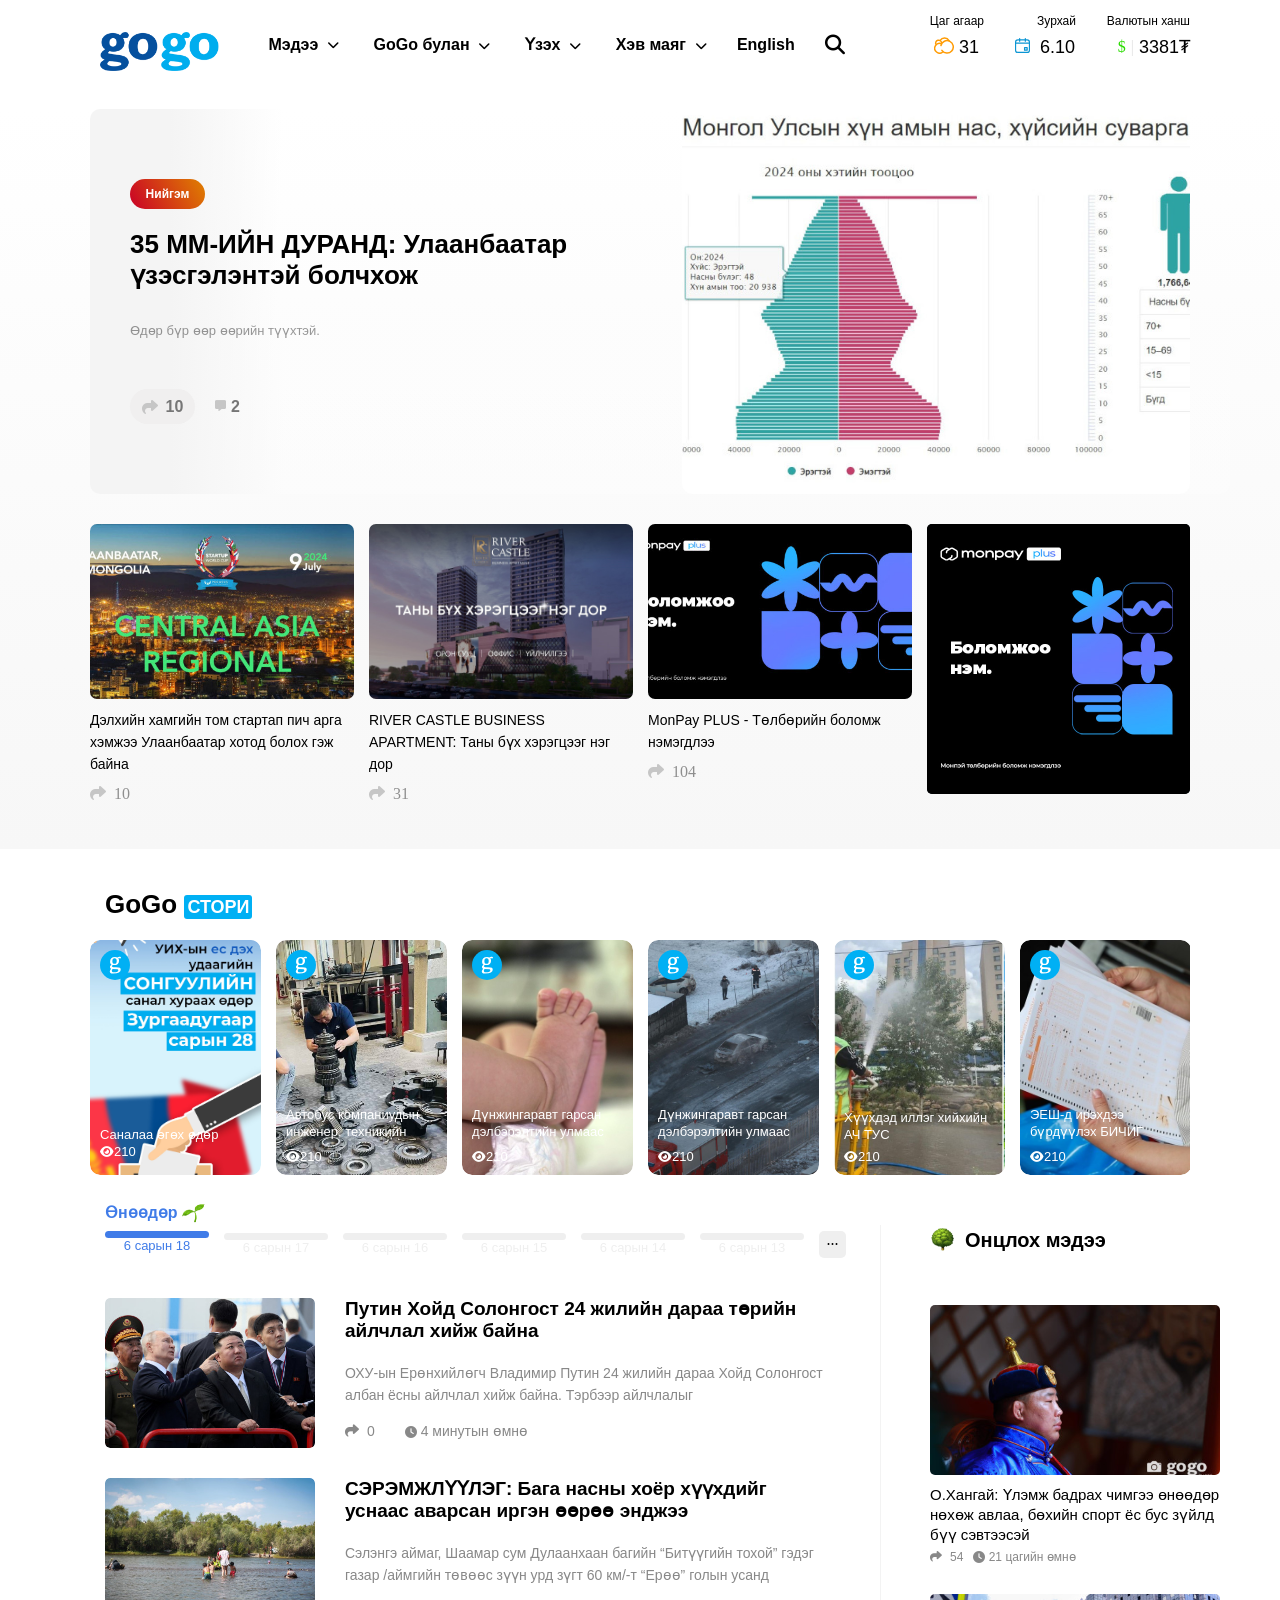
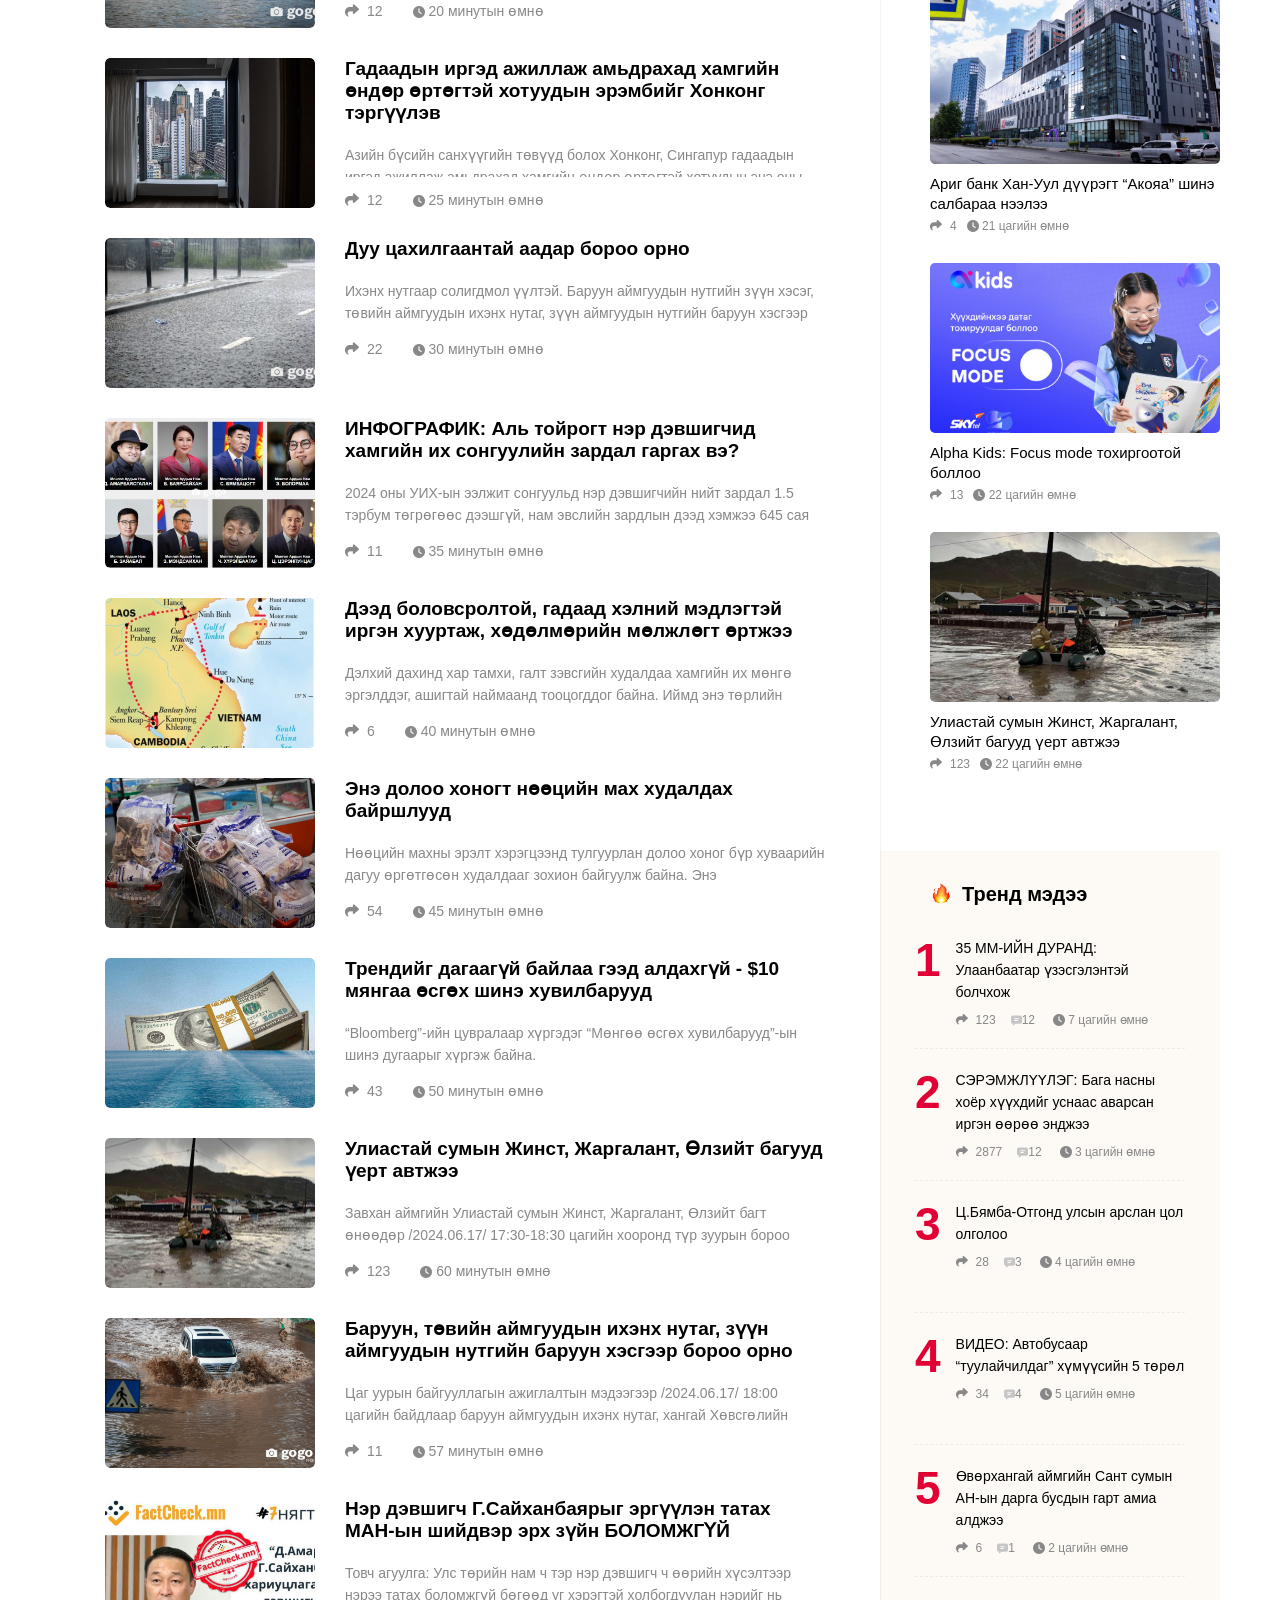
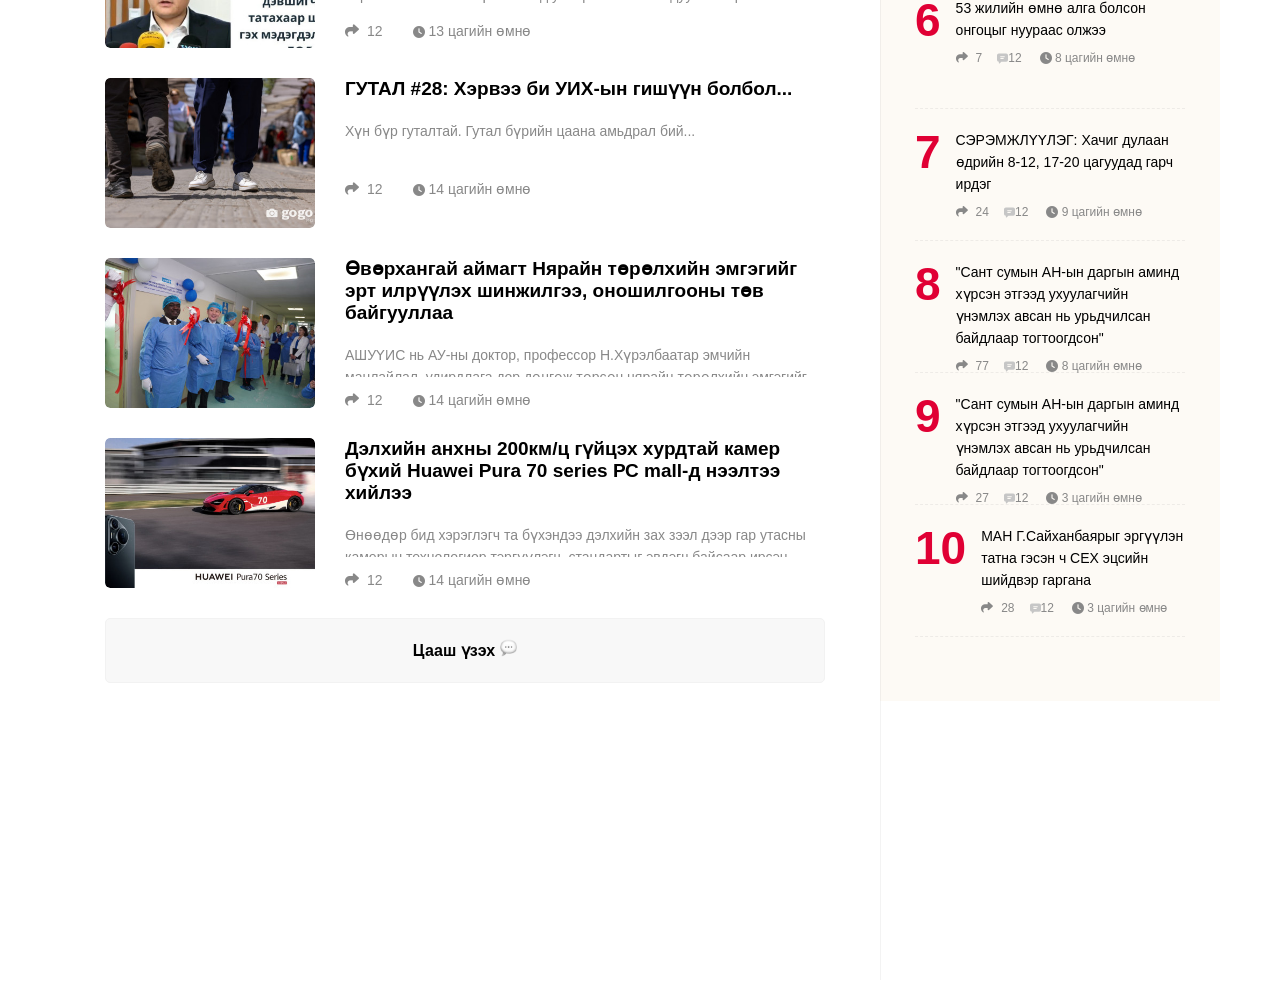
==== commit 128028ca: "fixed" ====
--- a/gogo.html
+++ b/gogo.html
@@ -426,7 +426,7 @@
           </div>
         </div>
       </div>
-      <!-- <div class="layout8">
+      <div class="layout8">
         <div class="layout8-left">
           <div class="calendar">
             <div class="calendar-head">
@@ -547,6 +547,10 @@
                 </div>
               </div>
             </div>
+            <div class="lay6-animate-phone">
+              <img id="khaan-bank" src="banner1.png" alt="" />
+              <img id="monpay" src="banner-monpay.jpeg" alt="" />
+            </div>
             <div class="l-news-banner">
               <img id="l-banner1" src="l-news-banner1.jpg" alt="" />
               <img id="l-banner2" src="l-news-banner2.jpg" alt="" />
@@ -1186,7 +1190,7 @@
             </div>
           </div>
         </div>
-      </div> -->
+      </div>
       <!-- <div class="layout9">
         <div class="layout9-head">
           <img id="interview-logo" src="interview-head.png" alt="" /><span>
@@ -1740,4 +1744,4 @@
     </div>
   </body>
 </html>
-<!-- li{marker} overflow-x: scroll;-->
+<!-- li{marker} overflow-x: scroll; -->
--- a/gogo.css
+++ b/gogo.css
@@ -371,6 +371,7 @@
   font-size: 26px;
   font-weight: 700;
   color: #000;
+  padding-left: 15px;
   font-family: Helvetica Neue, sans-serif, Arial;
 }
 .story-h {
@@ -435,25 +436,27 @@
   display: none;
 }
 .layout8 {
+  display: flex;
   width: 100vw;
 }
 .layout8-left {
   display: flex;
   flex-direction: column;
-  width: 100vw;
+  width: 100%;
+  padding-left: 15px;
+  padding-right: 15px;
 }
 .news-left {
   display: flex;
   width: 100%;
   flex-direction: column;
-  gap: 15px;
   margin-top: 15px;
 }
 .l-news {
   width: 100%;
   display: flex;
-  padding-left: 15px;
-  padding-right: 15px;
+  padding-top: 10px;
+  padding-bottom: 10px;
 }
 .l-news-hover {
   display: none;
@@ -462,25 +465,97 @@
   display: none;
 }
 .l-news-img {
+  display: flex;
   width: 105px;
   height: 110px;
+}
+#l-news-img {
+  width: 105px;
+  height: 110px;
+  object-fit: cover;
   border-radius: 5px;
-  overflow: hidden;
-}
-#l-news-img {
-  width: 100%;
-  height: 100%;
+}
+.l-news-text {
+  display: flex;
+  flex-direction: column;
+  font-size: 15px;
+  font-family: Helvetica Neue, sans-serif;
+  text-wrap: wrap;
+}
+.l-news-icon {
+  display: flex;
+}
+.l-news-icon1 {
+  font-size: 12px;
+  font-family: Helvetica Neue, sans-serif;
+  color: #888;
+}
+.l-news-icon2 {
+  font-size: 12px;
+  font-family: Helvetica Neue, sans-serif;
+  color: #888;
+}
+.l-news-head {
+  margin-bottom: 10px;
+  text-wrap: wrap;
+}
+.l-news-banner {
+  display: none;
+}
+.lay6-animate-phone {
+  display: flex;
+  height: auto;
+}
+#khaan-bank {
+  display: flex;
+  position: absolute;
+  width: 100vw;
+  height: auto;
   object-fit: cover;
-}
-.l-news-text {
-  display: flex;
-  flex-direction: column;
-  width: auto;
-}
-.l-news-head {
-  width: 100%;
-}
-
+  border-radius: 5px;
+  animation-name: banner;
+  animation-duration: 8s;
+  animation-iteration-count: infinite;
+}
+#monpay {
+  display: flex;
+  position: absolute;
+  width: 100vw;
+  height: auto;
+  object-fit: cover;
+  border-radius: 5px;
+  animation-name: banner1;
+  animation-duration: 8s;
+  animation-iteration-count: infinite;
+}
+@keyframes banner {
+  49% {
+    opacity: 0;
+  }
+  50% {
+    opacity: 1;
+  }
+  99% {
+    opacity: 1;
+  }
+  100% {
+    opacity: 0;
+  }
+}
+@keyframes banner1 {
+  49% {
+    opacity: 1;
+  }
+  50% {
+    opacity: 0;
+  }
+  99% {
+    opacity: 0;
+  }
+  100% {
+    opacity: 1;
+  }
+}
 @media only screen and (min-width: 900px) {
   body {
     margin: 0px;
@@ -1067,6 +1142,9 @@
     display: flex;
     justify-content: space-between;
     margin-top: 30px;
+  }
+  .lay6-animate-phone {
+    display: none;
   }
   .lay6-animate {
     display: flex;
@@ -1319,7 +1397,7 @@
     display: flex;
     flex-direction: column;
     position: relative;
-    width: 720px;
+    width: 690px;
   }
   .calendar {
     display: block;
